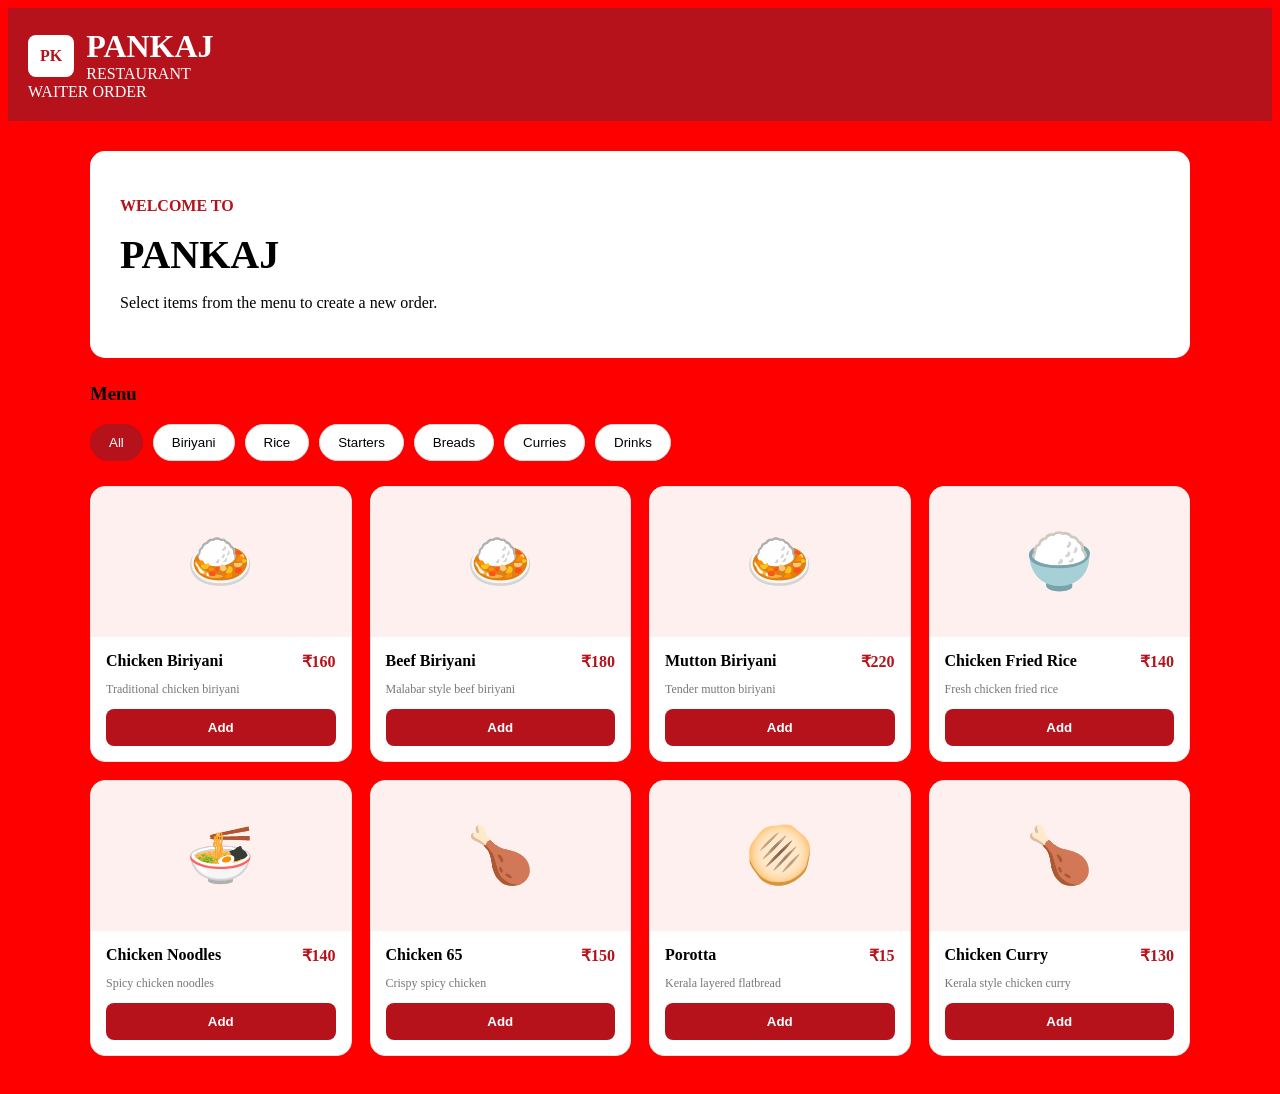
==== index.html @ e6e95eb1 "Update index.html" ====
<!DOCTYPE html>
<html lang="en">
<head>
    <meta charset="UTF-8">
    <meta name="viewport" content="width=device-width, initial-scale=1.0">

    <title>PANKAJ Restaurant</title>

   <link rel="stylesheet" href="./style.css?v=2">
</head>

<body>

    <header class="topbar">

        <div class="brand">
            <div class="logo">PK</div>

            <div>
                <h1>PANKAJ</h1>
                <p>RESTAURANT</p>
            </div>
        </div>

        <div class="waiter-label">
            WAITER ORDER
        </div>

    </header>


    <main class="container">

        <section class="welcome">

            <p class="small-title">
                WELCOME TO
            </p>

            <h2>
                PANKAJ
            </h2>

            <p>
                Select items from the menu to create a new order.
            </p>

        </section>


        <section class="category-section">

            <div class="section-title">
                <h3>Menu</h3>
            </div>

            <div class="categories">

                <button class="category active">
                    All
                </button>

                <button class="category">
                    Biriyani
                </button>

                <button class="category">
                    Rice
                </button>

                <button class="category">
                    Starters
                </button>

                <button class="category">
                    Breads
                </button>

                <button class="category">
                    Curries
                </button>

                <button class="category">
                    Drinks
                </button>

            </div>

        </section>


        <section class="menu-grid">


            <article class="menu-card">

                <div class="food-image">
                    🍛
                </div>

                <div class="food-content">

                    <div class="food-top">

                        <div>
                            <h4>
                                Chicken Biriyani
                            </h4>

                            <p>
                                Traditional chicken biriyani
                            </p>
                        </div>

                        <strong>
                            ₹160
                        </strong>

                    </div>

                    <button class="add-button">
                        Add
                    </button>

                </div>

            </article>


            <article class="menu-card">

                <div class="food-image">
                    🍛
                </div>

                <div class="food-content">

                    <div class="food-top">

                        <div>
                            <h4>
                                Beef Biriyani
                            </h4>

                            <p>
                                Malabar style beef biriyani
                            </p>
                        </div>

                        <strong>
                            ₹180
                        </strong>

                    </div>

                    <button class="add-button">
                        Add
                    </button>

                </div>

            </article>


            <article class="menu-card">

                <div class="food-image">
                    🍛
                </div>

                <div class="food-content">

                    <div class="food-top">

                        <div>
                            <h4>
                                Mutton Biriyani
                            </h4>

                            <p>
                                Tender mutton biriyani
                            </p>
                        </div>

                        <strong>
                            ₹220
                        </strong>

                    </div>

                    <button class="add-button">
                        Add
                    </button>

                </div>

            </article>


            <article class="menu-card">

                <div class="food-image">
                    🍚
                </div>

                <div class="food-content">

                    <div class="food-top">

                        <div>
                            <h4>
                                Chicken Fried Rice
                            </h4>

                            <p>
                                Fresh chicken fried rice
                            </p>
                        </div>

                        <strong>
                            ₹140
                        </strong>

                    </div>

                    <button class="add-button">
                        Add
                    </button>

                </div>

            </article>


            <article class="menu-card">

                <div class="food-image">
                    🍜
                </div>

                <div class="food-content">

                    <div class="food-top">

                        <div>
                            <h4>
                                Chicken Noodles
                            </h4>

                            <p>
                                Spicy chicken noodles
                            </p>
                        </div>

                        <strong>
                            ₹140
                        </strong>

                    </div>

                    <button class="add-button">
                        Add
                    </button>

                </div>

            </article>


            <article class="menu-card">

                <div class="food-image">
                    🍗
                </div>

                <div class="food-content">

                    <div class="food-top">

                        <div>
                            <h4>
                                Chicken 65
                            </h4>

                            <p>
                                Crispy spicy chicken
                            </p>
                        </div>

                        <strong>
                            ₹150
                        </strong>

                    </div>

                    <button class="add-button">
                        Add
                    </button>

                </div>

            </article>


            <article class="menu-card">

                <div class="food-image">
                    🫓
                </div>

                <div class="food-content">

                    <div class="food-top">

                        <div>
                            <h4>
                                Porotta
                            </h4>

                            <p>
                                Kerala layered flatbread
                            </p>
                        </div>

                        <strong>
                            ₹15
                        </strong>

                    </div>

                    <button class="add-button">
                        Add
                    </button>

                </div>

            </article>


            <article class="menu-card">

                <div class="food-image">
                    🍗
                </div>

                <div class="food-content">

                    <div class="food-top">

                        <div>
                            <h4>
                                Chicken Curry
                            </h4>

                            <p>
                                Kerala style chicken curry
                            </p>
                        </div>

                        <strong>
                            ₹130
                        </strong>

                    </div>

                    <button class="add-button">
                        Add
                    </button>

                </div>

            </article>


        </section>

    </main>


</body>
</html>
---- style.css ----
body {
    background: red !important;
}

.topbar {
    background: #b5121b;
    color: white;
    padding: 20px;
}

.brand {
    display: flex;
    align-items: center;
    gap: 12px;
}

.logo {
    background: white;
    color: #b5121b;
    padding: 12px;
    border-radius: 8px;
    font-weight: bold;
}

.brand h1,
.brand p {
    margin: 0;
}

.container {
    max-width: 1100px;
    margin: auto;
    padding: 30px 20px;
}

.welcome {
    background: white;
    padding: 30px;
    border-radius: 15px;
    margin-bottom: 25px;
}

.welcome h2 {
    font-size: 40px;
    margin: 10px 0;
}

.small-title {
    color: #b5121b;
    font-weight: bold;
}

.categories {
    display: flex;
    gap: 10px;
    overflow-x: auto;
    margin-bottom: 25px;
}

.category {
    border: 1px solid #ddd;
    background: white;
    padding: 10px 18px;
    border-radius: 30px;
    cursor: pointer;
    white-space: nowrap;
}

.category.active {
    background: #b5121b;
    color: white;
    border-color: #b5121b;
}

.menu-grid {
    display: grid;
    grid-template-columns: repeat(4, 1fr);
    gap: 18px;
}

.menu-card {
    background: white;
    border-radius: 15px;
    overflow: hidden;
    border: 1px solid #e5e5e5;
}

.food-image {
    height: 150px;
    background: #fff0f0;
    display: flex;
    align-items: center;
    justify-content: center;
    font-size: 55px;
}

.food-content {
    padding: 15px;
}

.food-top {
    display: flex;
    justify-content: space-between;
    gap: 10px;
}

.food-top h4 {
    margin: 0;
}

.food-top p {
    color: #777;
    font-size: 12px;
}

.food-top strong {
    color: #b5121b;
}

.add-button {
    width: 100%;
    border: none;
    background: #b5121b;
    color: white;
    padding: 11px;
    border-radius: 8px;
    cursor: pointer;
    font-weight: bold;
}

.add-button:hover {
    background: #8f0d15;
}

@media (max-width: 900px) {
    .menu-grid {
        grid-template-columns: repeat(3, 1fr);
    }
}

@media (max-width: 650px) {
    .container {
        padding: 20px 12px;
    }

    .topbar {
        padding: 15px;
    }

    .menu-grid {
        grid-template-columns: repeat(2, 1fr);
        gap: 10px;
    }

    .food-image {
        height: 110px;
        font-size: 40px;
    }

    .food-content {
        padding: 11px;
    }

    .food-top {
        display: block;
    }

    .food-top h4 {
        font-size: 13px;
    }

    .food-top p {
        font-size: 10px;
    }

    .food-top strong {
        display: block;
        margin: 8px 0;
    }
}
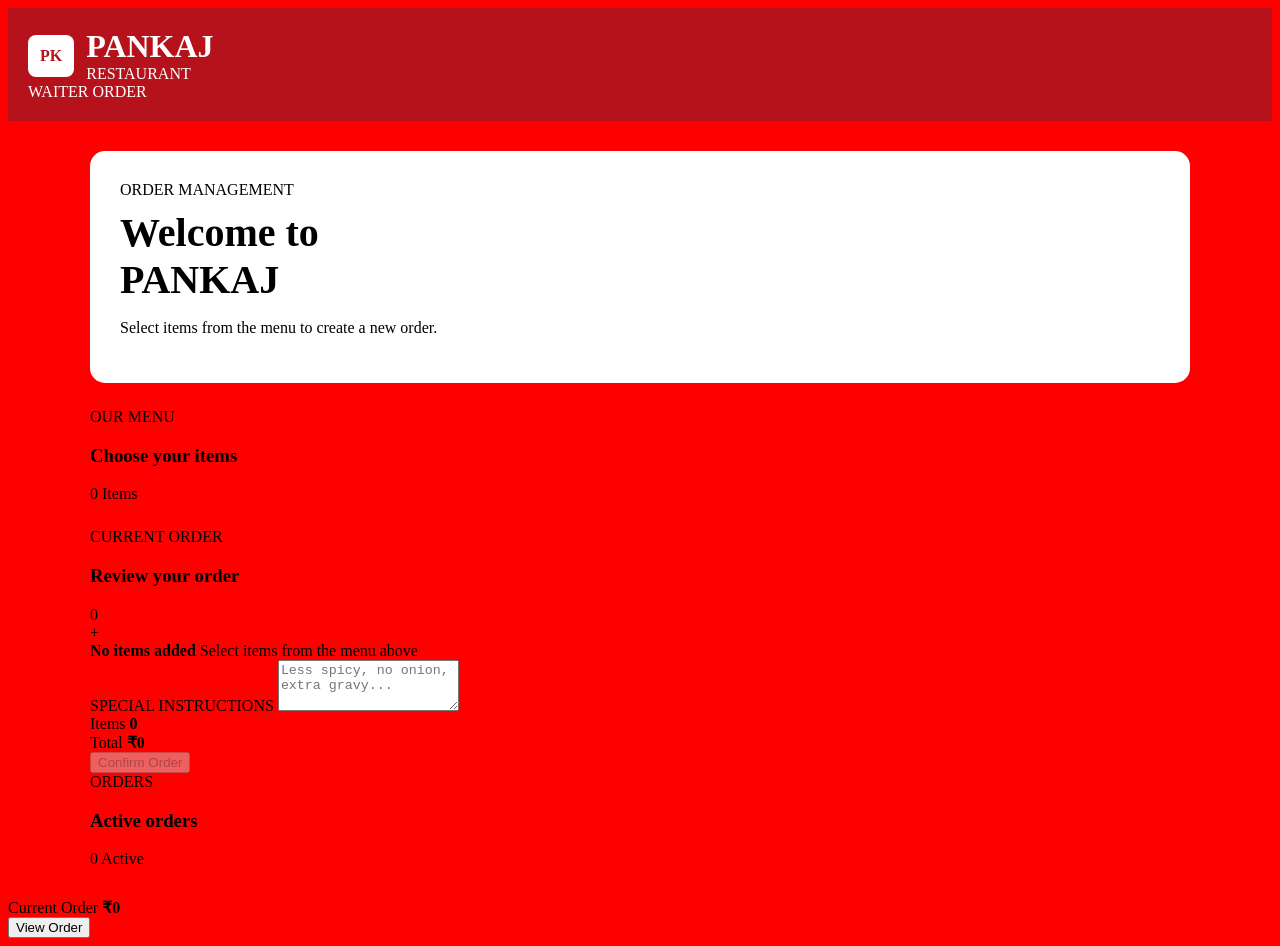
==== commit 493a29b4: "Update index.html" ====
--- a/index.html
+++ b/index.html
@@ -4,378 +4,254 @@
     <meta charset="UTF-8">
     <meta name="viewport" content="width=device-width, initial-scale=1.0">
 
-    <title>PANKAJ Restaurant</title>
-
-   <link rel="stylesheet" href="./style.css?v=2">
+    <meta name="theme-color" content="#b5121b">
+    <meta name="description" content="PANKAJ Restaurant Waiter Ordering System">
+
+    <title>PANKAJ — Waiter</title>
+
+    <link rel="stylesheet" href="./style.css">
 </head>
 
 <body>
 
-    <header class="topbar">
-
-        <div class="brand">
-            <div class="logo">PK</div>
+<header class="topbar">
+
+    <div class="brand">
+        <div class="logo">PK</div>
+
+        <div>
+            <h1>PANKAJ</h1>
+            <p>RESTAURANT</p>
+        </div>
+    </div>
+
+    <div class="waiter-badge">
+        WAITER ORDER
+    </div>
+
+</header>
+
+
+<main class="container">
+
+    <section class="welcome">
+
+        <span class="eyebrow">
+            ORDER MANAGEMENT
+        </span>
+
+        <h2>
+            Welcome to<br>
+            <span>PANKAJ</span>
+        </h2>
+
+        <p>
+            Select items from the menu to create a new order.
+        </p>
+
+    </section>
+
+
+    <section class="menu-section">
+
+        <div class="section-heading">
 
             <div>
-                <h1>PANKAJ</h1>
-                <p>RESTAURANT</p>
-            </div>
-        </div>
-
-        <div class="waiter-label">
-            WAITER ORDER
-        </div>
-
-    </header>
-
-
-    <main class="container">
-
-        <section class="welcome">
-
-            <p class="small-title">
-                WELCOME TO
-            </p>
-
-            <h2>
-                PANKAJ
-            </h2>
-
-            <p>
-                Select items from the menu to create a new order.
-            </p>
-
-        </section>
-
-
-        <section class="category-section">
-
-            <div class="section-title">
-                <h3>Menu</h3>
-            </div>
-
-            <div class="categories">
-
-                <button class="category active">
-                    All
-                </button>
-
-                <button class="category">
-                    Biriyani
-                </button>
-
-                <button class="category">
-                    Rice
-                </button>
-
-                <button class="category">
-                    Starters
-                </button>
-
-                <button class="category">
-                    Breads
-                </button>
-
-                <button class="category">
-                    Curries
-                </button>
-
-                <button class="category">
-                    Drinks
-                </button>
-
-            </div>
-
-        </section>
-
-
-        <section class="menu-grid">
-
-
-            <article class="menu-card">
-
-                <div class="food-image">
-                    🍛
+                <span class="section-label">
+                    OUR MENU
+                </span>
+
+                <h3>
+                    Choose your items
+                </h3>
+            </div>
+
+            <span id="menuCount" class="menu-count">
+                0 Items
+            </span>
+
+        </div>
+
+
+        <div
+            id="categories"
+            class="categories"
+        ></div>
+
+
+        <div
+            id="menuGrid"
+            class="menu-grid"
+        ></div>
+
+    </section>
+
+
+    <section
+        id="orderSection"
+        class="order-section"
+    >
+
+        <div class="section-heading">
+
+            <div>
+                <span class="section-label">
+                    CURRENT ORDER
+                </span>
+
+                <h3>
+                    Review your order
+                </h3>
+            </div>
+
+            <span
+                id="cartCount"
+                class="cart-count"
+            >
+                0
+            </span>
+
+        </div>
+
+
+        <div
+            id="cartItems"
+            class="cart-items"
+        >
+
+            <div class="empty-order">
+
+                <div class="empty-icon">
+                    +
                 </div>
 
-                <div class="food-content">
-
-                    <div class="food-top">
-
-                        <div>
-                            <h4>
-                                Chicken Biriyani
-                            </h4>
-
-                            <p>
-                                Traditional chicken biriyani
-                            </p>
-                        </div>
-
-                        <strong>
-                            ₹160
-                        </strong>
-
-                    </div>
-
-                    <button class="add-button">
-                        Add
-                    </button>
-
+                <strong>
+                    No items added
+                </strong>
+
+                <span>
+                    Select items from the menu above
+                </span>
+
+            </div>
+
+        </div>
+
+
+        <div class="note-box">
+
+            <label for="orderNote">
+                SPECIAL INSTRUCTIONS
+            </label>
+
+            <textarea
+                id="orderNote"
+                rows="3"
+                placeholder="Less spicy, no onion, extra gravy..."
+            ></textarea>
+
+        </div>
+
+
+        <div class="order-footer">
+
+            <div class="totals">
+
+                <div class="total-row">
+                    <span>Items</span>
+                    <strong id="summaryItems">0</strong>
                 </div>
 
-            </article>
-
-
-            <article class="menu-card">
-
-                <div class="food-image">
-                    🍛
+                <div class="total-row grand-total">
+                    <span>Total</span>
+                    <strong id="summaryTotal">₹0</strong>
                 </div>
 
-                <div class="food-content">
-
-                    <div class="food-top">
-
-                        <div>
-                            <h4>
-                                Beef Biriyani
-                            </h4>
-
-                            <p>
-                                Malabar style beef biriyani
-                            </p>
-                        </div>
-
-                        <strong>
-                            ₹180
-                        </strong>
-
-                    </div>
-
-                    <button class="add-button">
-                        Add
-                    </button>
-
-                </div>
-
-            </article>
-
-
-            <article class="menu-card">
-
-                <div class="food-image">
-                    🍛
-                </div>
-
-                <div class="food-content">
-
-                    <div class="food-top">
-
-                        <div>
-                            <h4>
-                                Mutton Biriyani
-                            </h4>
-
-                            <p>
-                                Tender mutton biriyani
-                            </p>
-                        </div>
-
-                        <strong>
-                            ₹220
-                        </strong>
-
-                    </div>
-
-                    <button class="add-button">
-                        Add
-                    </button>
-
-                </div>
-
-            </article>
-
-
-            <article class="menu-card">
-
-                <div class="food-image">
-                    🍚
-                </div>
-
-                <div class="food-content">
-
-                    <div class="food-top">
-
-                        <div>
-                            <h4>
-                                Chicken Fried Rice
-                            </h4>
-
-                            <p>
-                                Fresh chicken fried rice
-                            </p>
-                        </div>
-
-                        <strong>
-                            ₹140
-                        </strong>
-
-                    </div>
-
-                    <button class="add-button">
-                        Add
-                    </button>
-
-                </div>
-
-            </article>
-
-
-            <article class="menu-card">
-
-                <div class="food-image">
-                    🍜
-                </div>
-
-                <div class="food-content">
-
-                    <div class="food-top">
-
-                        <div>
-                            <h4>
-                                Chicken Noodles
-                            </h4>
-
-                            <p>
-                                Spicy chicken noodles
-                            </p>
-                        </div>
-
-                        <strong>
-                            ₹140
-                        </strong>
-
-                    </div>
-
-                    <button class="add-button">
-                        Add
-                    </button>
-
-                </div>
-
-            </article>
-
-
-            <article class="menu-card">
-
-                <div class="food-image">
-                    🍗
-                </div>
-
-                <div class="food-content">
-
-                    <div class="food-top">
-
-                        <div>
-                            <h4>
-                                Chicken 65
-                            </h4>
-
-                            <p>
-                                Crispy spicy chicken
-                            </p>
-                        </div>
-
-                        <strong>
-                            ₹150
-                        </strong>
-
-                    </div>
-
-                    <button class="add-button">
-                        Add
-                    </button>
-
-                </div>
-
-            </article>
-
-
-            <article class="menu-card">
-
-                <div class="food-image">
-                    🫓
-                </div>
-
-                <div class="food-content">
-
-                    <div class="food-top">
-
-                        <div>
-                            <h4>
-                                Porotta
-                            </h4>
-
-                            <p>
-                                Kerala layered flatbread
-                            </p>
-                        </div>
-
-                        <strong>
-                            ₹15
-                        </strong>
-
-                    </div>
-
-                    <button class="add-button">
-                        Add
-                    </button>
-
-                </div>
-
-            </article>
-
-
-            <article class="menu-card">
-
-                <div class="food-image">
-                    🍗
-                </div>
-
-                <div class="food-content">
-
-                    <div class="food-top">
-
-                        <div>
-                            <h4>
-                                Chicken Curry
-                            </h4>
-
-                            <p>
-                                Kerala style chicken curry
-                            </p>
-                        </div>
-
-                        <strong>
-                            ₹130
-                        </strong>
-
-                    </div>
-
-                    <button class="add-button">
-                        Add
-                    </button>
-
-                </div>
-
-            </article>
-
-
-        </section>
-
-    </main>
-
+            </div>
+
+
+            <button
+                id="confirmOrderButton"
+                class="confirm-button"
+                type="button"
+                disabled
+            >
+                Confirm Order
+            </button>
+
+        </div>
+
+    </section>
+
+
+    <section class="active-section">
+
+        <div class="section-heading">
+
+            <div>
+                <span class="section-label">
+                    ORDERS
+                </span>
+
+                <h3>
+                    Active orders
+                </h3>
+            </div>
+
+            <span
+                id="activeOrderCount"
+                class="active-count"
+            >
+                0 Active
+            </span>
+
+        </div>
+
+
+        <div
+            id="ordersList"
+            class="orders-list"
+        ></div>
+
+    </section>
+
+</main>
+
+
+<div
+    id="mobileCart"
+    class="mobile-cart"
+>
+
+    <div class="mobile-cart-info">
+
+        <span>
+            Current Order
+        </span>
+
+        <strong id="mobileCartTotal">
+            ₹0
+        </strong>
+
+    </div>
+
+    <button
+        id="mobileCartButton"
+        type="button"
+    >
+        View Order
+    </button>
+
+</div>
+
+
+<div
+    id="toast"
+    class="toast"
+></div>
+
+
+<script src="./app.js"></script>
 
 </body>
 </html>
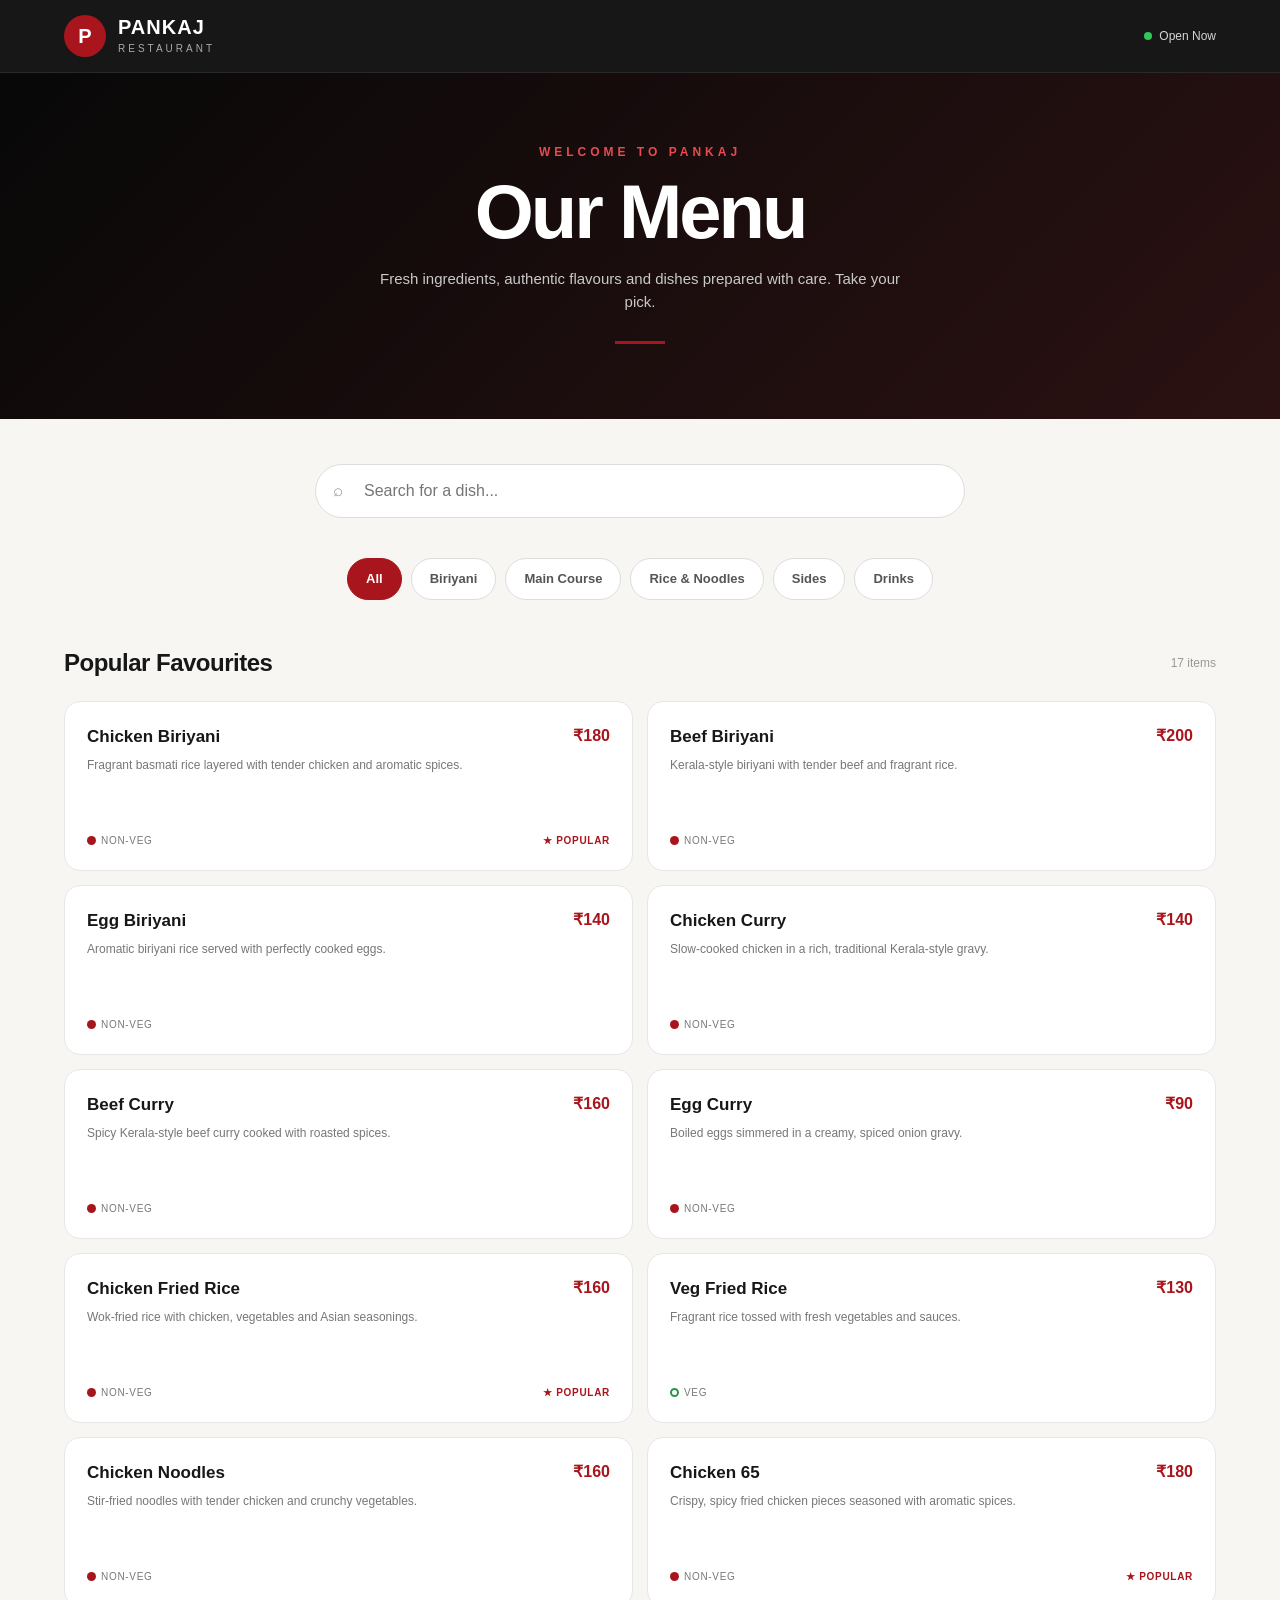
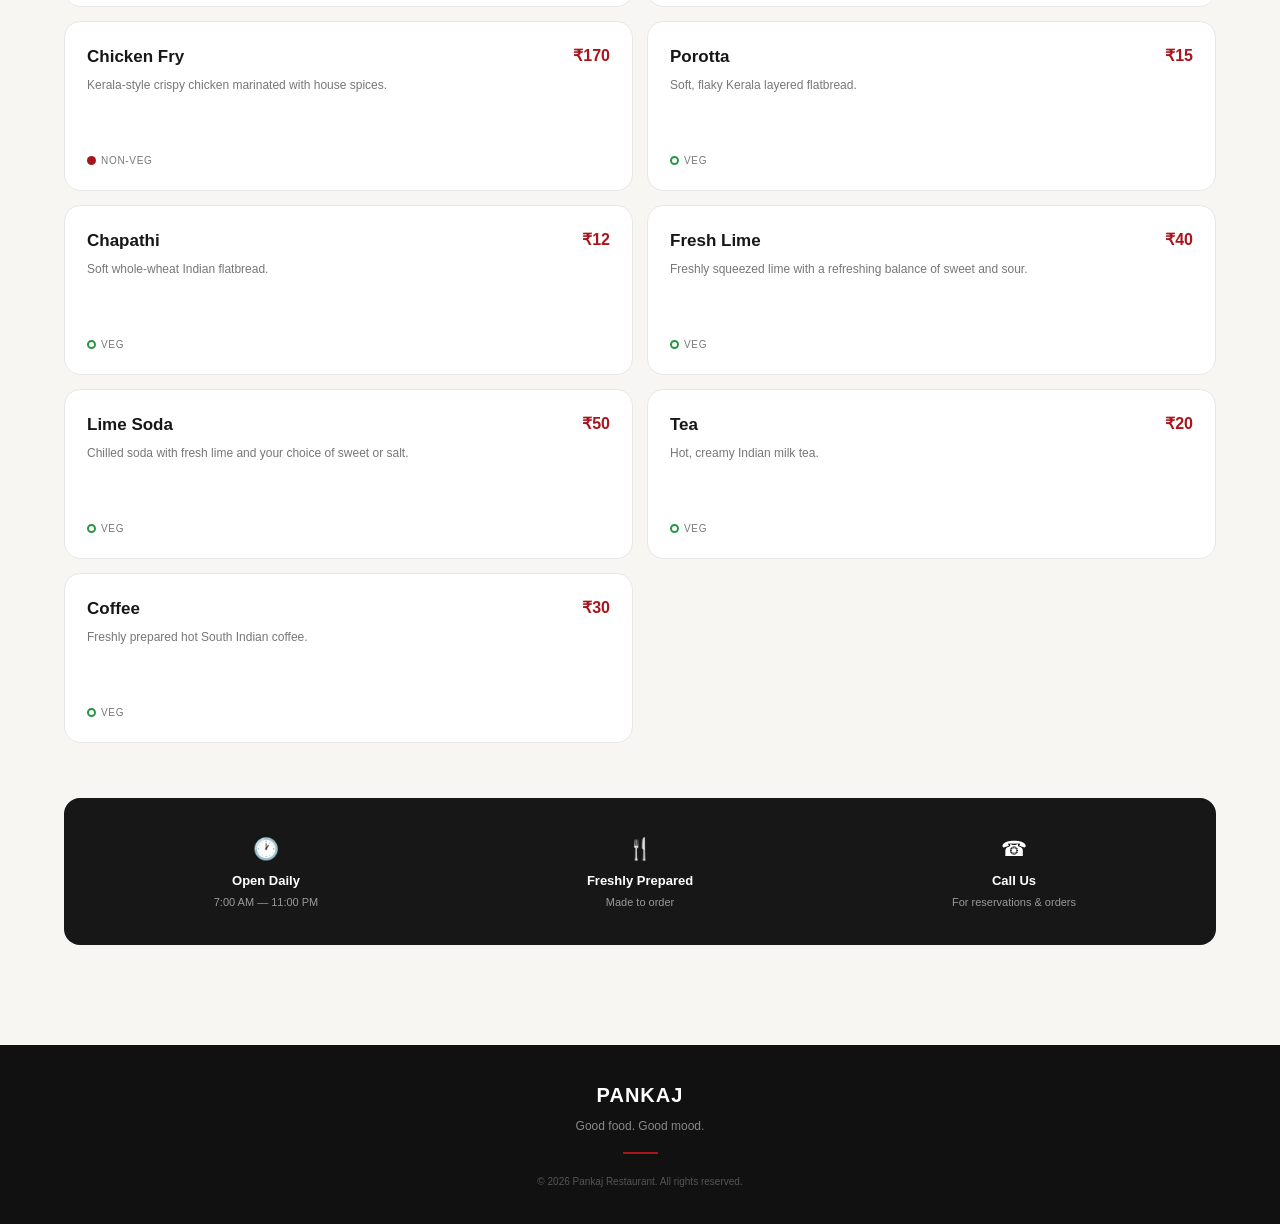
==== commit 64a57ff4: "Create index.html" ====
--- a/index.html
+++ b/index.html
@@ -1,257 +1,1643 @@
-<!DOCTYPE html>
-<html lang="en">
-<head>
-    <meta charset="UTF-8">
-    <meta name="viewport" content="width=device-width, initial-scale=1.0">
-
-    <meta name="theme-color" content="#b5121b">
-    <meta name="description" content="PANKAJ Restaurant Waiter Ordering System">
-
-    <title>PANKAJ — Waiter</title>
-
-    <link rel="stylesheet" href="./style.css">
-</head>
-
-<body>
-
-<header class="topbar">
-
-    <div class="brand">
-        <div class="logo">PK</div>
-
-        <div>
-            <h1>PANKAJ</h1>
-            <p>RESTAURANT</p>
-        </div>
-    </div>
-
-    <div class="waiter-badge">
-        WAITER ORDER
-    </div>
-
-</header>
-
-
-<main class="container">
-
-    <section class="welcome">
-
-        <span class="eyebrow">
-            ORDER MANAGEMENT
-        </span>
-
-        <h2>
-            Welcome to<br>
-            <span>PANKAJ</span>
-        </h2>
-
-        <p>
-            Select items from the menu to create a new order.
-        </p>
-
-    </section>
-
-
-    <section class="menu-section">
-
-        <div class="section-heading">
-
-            <div>
-                <span class="section-label">
-                    OUR MENU
-                </span>
-
-                <h3>
-                    Choose your items
-                </h3>
-            </div>
-
-            <span id="menuCount" class="menu-count">
-                0 Items
-            </span>
-
-        </div>
-
-
-        <div
-            id="categories"
-            class="categories"
-        ></div>
-
-
-        <div
-            id="menuGrid"
-            class="menu-grid"
-        ></div>
-
-    </section>
-
-
-    <section
-        id="orderSection"
-        class="order-section"
-    >
-
-        <div class="section-heading">
-
-            <div>
-                <span class="section-label">
-                    CURRENT ORDER
-                </span>
-
-                <h3>
-                    Review your order
-                </h3>
-            </div>
-
-            <span
-                id="cartCount"
-                class="cart-count"
-            >
-                0
-            </span>
-
-        </div>
-
-
-        <div
-            id="cartItems"
-            class="cart-items"
-        >
-
-            <div class="empty-order">
-
-                <div class="empty-icon">
-                    +
-                </div>
-
-                <strong>
-                    No items added
-                </strong>
-
-                <span>
-                    Select items from the menu above
-                </span>
-
-            </div>
-
-        </div>
-
-
-        <div class="note-box">
-
-            <label for="orderNote">
-                SPECIAL INSTRUCTIONS
-            </label>
-
-            <textarea
-                id="orderNote"
-                rows="3"
-                placeholder="Less spicy, no onion, extra gravy..."
-            ></textarea>
-
-        </div>
-
-
-        <div class="order-footer">
-
-            <div class="totals">
-
-                <div class="total-row">
-                    <span>Items</span>
-                    <strong id="summaryItems">0</strong>
-                </div>
-
-                <div class="total-row grand-total">
-                    <span>Total</span>
-                    <strong id="summaryTotal">₹0</strong>
-                </div>
-
-            </div>
-
-
-            <button
-                id="confirmOrderButton"
-                class="confirm-button"
-                type="button"
-                disabled
-            >
-                Confirm Order
-            </button>
-
-        </div>
-
-    </section>
-
-
-    <section class="active-section">
-
-        <div class="section-heading">
-
-            <div>
-                <span class="section-label">
-                    ORDERS
-                </span>
-
-                <h3>
-                    Active orders
-                </h3>
-            </div>
-
-            <span
-                id="activeOrderCount"
-                class="active-count"
-            >
-                0 Active
-            </span>
-
-        </div>
-
-
-        <div
-            id="ordersList"
-            class="orders-list"
-        ></div>
-
-    </section>
-
-</main>
-
-
-<div
-    id="mobileCart"
-    class="mobile-cart"
->
-
-    <div class="mobile-cart-info">
-
-        <span>
-            Current Order
-        </span>
-
-        <strong id="mobileCartTotal">
-            ₹0
-        </strong>
-
-    </div>
-
-    <button
-        id="mobileCartButton"
-        type="button"
-    >
-        View Order
-    </button>
-
-</div>
-
-
-<div
-    id="toast"
-    class="toast"
-></div>
-
-
-<script src="./app.js"></script>
-
-</body>
-</html>
+<!DOCTYPE html>
+<html lang="en">
+
+<head>
+    <meta charset="UTF-8">
+
+    <meta name="viewport" content="width=device-width, initial-scale=1.0">
+
+    <meta name="theme-color" content="#a9151c">
+
+    <meta name="description"
+        content="Pankaj Restaurant - Explore our delicious menu">
+
+    <title>Pankaj Restaurant | Menu</title>
+
+    <style>
+        /* =========================
+           RESET
+        ========================== */
+
+        * {
+            margin: 0;
+            padding: 0;
+            box-sizing: border-box;
+        }
+
+        html {
+            scroll-behavior: smooth;
+        }
+
+        body {
+            font-family: Arial, Helvetica, sans-serif;
+            background: #f7f6f3;
+            color: #171717;
+            line-height: 1.5;
+        }
+
+        button,
+        input {
+            font: inherit;
+        }
+
+        button {
+            cursor: pointer;
+        }
+
+
+        /* =========================
+           VARIABLES
+        ========================== */
+
+        :root {
+            --red: #a9151c;
+            --red-dark: #7f0e14;
+            --red-light: #fff1f1;
+
+            --black: #171717;
+            --dark: #222222;
+            --gray: #777777;
+            --light-gray: #eeeeee;
+
+            --white: #ffffff;
+            --cream: #f7f6f3;
+
+            --radius: 16px;
+        }
+
+
+        /* =========================
+           HEADER
+        ========================== */
+
+        header {
+            background: var(--black);
+            color: var(--white);
+            position: sticky;
+            top: 0;
+            z-index: 1000;
+            border-bottom: 1px solid rgba(255, 255, 255, 0.08);
+        }
+
+        .nav {
+            max-width: 1200px;
+            margin: auto;
+            height: 72px;
+            padding: 0 24px;
+
+            display: flex;
+            align-items: center;
+            justify-content: space-between;
+        }
+
+        .brand {
+            display: flex;
+            align-items: center;
+            gap: 12px;
+        }
+
+        .brand-mark {
+            width: 42px;
+            height: 42px;
+            border-radius: 50%;
+
+            display: grid;
+            place-items: center;
+
+            background: var(--red);
+            color: white;
+
+            font-size: 20px;
+            font-weight: 800;
+        }
+
+        .brand-text h1 {
+            font-size: 20px;
+            line-height: 1;
+            letter-spacing: 1px;
+        }
+
+        .brand-text span {
+            display: block;
+            margin-top: 4px;
+
+            color: #aaa;
+            font-size: 10px;
+            letter-spacing: 3px;
+            text-transform: uppercase;
+        }
+
+        .nav-status {
+            display: flex;
+            align-items: center;
+            gap: 7px;
+
+            font-size: 12px;
+            color: #d7d7d7;
+        }
+
+        .status-dot {
+            width: 8px;
+            height: 8px;
+            border-radius: 50%;
+            background: #31c65a;
+        }
+
+
+        /* =========================
+           HERO
+        ========================== */
+
+        .hero {
+            background:
+                linear-gradient(
+                    135deg,
+                    rgba(0, 0, 0, 0.97),
+                    rgba(35, 8, 9, 0.96)
+                );
+
+            color: white;
+            padding: 70px 24px 75px;
+            text-align: center;
+        }
+
+        .hero-content {
+            max-width: 800px;
+            margin: auto;
+        }
+
+        .hero-label {
+            color: #e94a50;
+            font-size: 12px;
+            font-weight: 700;
+            letter-spacing: 4px;
+            text-transform: uppercase;
+            margin-bottom: 15px;
+        }
+
+        .hero h2 {
+            font-size: clamp(42px, 7vw, 76px);
+            line-height: 0.95;
+            letter-spacing: -3px;
+            margin-bottom: 20px;
+        }
+
+        .hero p {
+            max-width: 540px;
+            margin: auto;
+
+            color: #c9c9c9;
+            font-size: 15px;
+        }
+
+        .hero-line {
+            width: 50px;
+            height: 3px;
+            background: var(--red);
+
+            margin: 28px auto 0;
+        }
+
+
+        /* =========================
+           MAIN
+        ========================== */
+
+        main {
+            max-width: 1200px;
+            margin: auto;
+            padding: 45px 24px 100px;
+        }
+
+
+        /* =========================
+           SEARCH
+        ========================== */
+
+        .search-wrap {
+            max-width: 650px;
+            margin: 0 auto 35px;
+            position: relative;
+        }
+
+        .search-icon {
+            position: absolute;
+            left: 18px;
+            top: 50%;
+            transform: translateY(-50%);
+
+            font-size: 17px;
+            color: #999;
+        }
+
+        #searchInput {
+            width: 100%;
+            height: 54px;
+
+            border: 1px solid #ddd;
+            border-radius: 30px;
+
+            padding: 0 22px 0 48px;
+
+            background: white;
+            outline: none;
+
+            transition: 0.2s;
+        }
+
+        #searchInput:focus {
+            border-color: var(--red);
+            box-shadow: 0 0 0 4px rgba(169, 21, 28, 0.08);
+        }
+
+
+        /* =========================
+           CATEGORY BAR
+        ========================== */
+
+        .categories {
+            display: flex;
+            justify-content: center;
+            gap: 9px;
+
+            overflow-x: auto;
+            padding: 5px 0 20px;
+
+            scrollbar-width: none;
+        }
+
+        .categories::-webkit-scrollbar {
+            display: none;
+        }
+
+        .category-btn {
+            flex: 0 0 auto;
+
+            border: 1px solid #ddd;
+            background: white;
+
+            padding: 10px 18px;
+            border-radius: 30px;
+
+            color: #555;
+            font-size: 13px;
+            font-weight: 600;
+
+            transition: 0.2s;
+        }
+
+        .category-btn:hover {
+            border-color: var(--red);
+            color: var(--red);
+        }
+
+        .category-btn.active {
+            background: var(--red);
+            border-color: var(--red);
+            color: white;
+        }
+
+
+        /* =========================
+           SECTION TITLE
+        ========================== */
+
+        .section-heading {
+            display: flex;
+            align-items: center;
+            justify-content: space-between;
+
+            margin: 25px 0 20px;
+        }
+
+        .section-heading h3 {
+            font-size: 24px;
+            letter-spacing: -0.5px;
+        }
+
+        .item-count {
+            color: #999;
+            font-size: 12px;
+        }
+
+
+        /* =========================
+           MENU GRID
+        ========================== */
+
+        .menu-grid {
+            display: grid;
+            grid-template-columns: repeat(2, 1fr);
+            gap: 14px;
+        }
+
+        .menu-card {
+            background: white;
+
+            border: 1px solid #e7e7e7;
+            border-radius: var(--radius);
+
+            padding: 22px;
+
+            display: flex;
+            flex-direction: column;
+            justify-content: space-between;
+
+            min-height: 170px;
+
+            transition:
+                transform 0.2s ease,
+                box-shadow 0.2s ease,
+                border-color 0.2s ease;
+        }
+
+        .menu-card:hover {
+            transform: translateY(-3px);
+            border-color: #ddd;
+            box-shadow: 0 12px 30px rgba(0, 0, 0, 0.07);
+        }
+
+        .item-top {
+            display: flex;
+            justify-content: space-between;
+            gap: 20px;
+        }
+
+        .item-name {
+            font-size: 17px;
+            font-weight: 700;
+            color: var(--black);
+        }
+
+        .item-description {
+            color: var(--gray);
+            font-size: 12px;
+            line-height: 1.6;
+            margin-top: 7px;
+            max-width: 430px;
+        }
+
+        .item-price {
+            flex: 0 0 auto;
+
+            color: var(--red);
+            font-size: 16px;
+            font-weight: 800;
+        }
+
+        .item-bottom {
+            display: flex;
+            align-items: center;
+            justify-content: space-between;
+
+            margin-top: 20px;
+        }
+
+        .item-tag {
+            display: inline-flex;
+            align-items: center;
+            gap: 5px;
+
+            font-size: 10px;
+            color: #777;
+            text-transform: uppercase;
+            letter-spacing: 0.7px;
+        }
+
+        .veg-dot {
+            width: 9px;
+            height: 9px;
+            border-radius: 50%;
+            border: 2px solid #299647;
+        }
+
+        .nonveg-dot {
+            width: 9px;
+            height: 9px;
+            border-radius: 50%;
+            background: #a9151c;
+        }
+
+        .popular {
+            color: #a9151c;
+            font-size: 10px;
+            font-weight: 700;
+            text-transform: uppercase;
+            letter-spacing: 0.7px;
+        }
+
+
+        /* =========================
+           EMPTY STATE
+        ========================== */
+
+        .empty {
+            display: none;
+            text-align: center;
+
+            padding: 60px 20px;
+
+            color: #777;
+        }
+
+        .empty-icon {
+            font-size: 35px;
+            margin-bottom: 10px;
+        }
+
+        .empty h4 {
+            color: #333;
+            margin-bottom: 5px;
+        }
+
+        .empty p {
+            font-size: 13px;
+        }
+
+
+        /* =========================
+           INFO STRIP
+        ========================== */
+
+        .info-strip {
+            margin-top: 55px;
+
+            background: var(--black);
+            color: white;
+
+            border-radius: var(--radius);
+
+            padding: 25px;
+
+            display: grid;
+            grid-template-columns: repeat(3, 1fr);
+            gap: 20px;
+
+            text-align: center;
+        }
+
+        .info-box {
+            padding: 10px;
+        }
+
+        .info-icon {
+            font-size: 21px;
+            margin-bottom: 7px;
+        }
+
+        .info-box strong {
+            display: block;
+            font-size: 13px;
+        }
+
+        .info-box span {
+            display: block;
+            color: #999;
+            font-size: 11px;
+            margin-top: 3px;
+        }
+
+
+        /* =========================
+           FOOTER
+        ========================== */
+
+        footer {
+            background: #111;
+            color: white;
+
+            text-align: center;
+            padding: 35px 20px;
+        }
+
+        footer h3 {
+            font-size: 20px;
+            letter-spacing: 1px;
+        }
+
+        footer p {
+            margin-top: 7px;
+            color: #888;
+            font-size: 12px;
+        }
+
+        .footer-line {
+            width: 35px;
+            height: 2px;
+            background: var(--red);
+            margin: 17px auto;
+        }
+
+        .copyright {
+            color: #555;
+            font-size: 10px;
+            margin-top: 20px;
+        }
+
+
+        /* =========================
+           RESPONSIVE
+        ========================== */
+
+        @media (max-width: 700px) {
+
+            .nav {
+                height: 64px;
+                padding: 0 17px;
+            }
+
+            .brand-mark {
+                width: 37px;
+                height: 37px;
+                font-size: 17px;
+            }
+
+            .brand-text h1 {
+                font-size: 17px;
+            }
+
+            .brand-text span {
+                font-size: 8px;
+                letter-spacing: 2px;
+            }
+
+            .nav-status {
+                font-size: 10px;
+            }
+
+            .hero {
+                padding: 55px 20px 60px;
+            }
+
+            .hero h2 {
+                letter-spacing: -2px;
+            }
+
+            .hero p {
+                font-size: 13px;
+            }
+
+            main {
+                padding: 30px 15px 70px;
+            }
+
+            .categories {
+                justify-content: flex-start;
+            }
+
+            .menu-grid {
+                grid-template-columns: 1fr;
+            }
+
+            .menu-card {
+                min-height: 150px;
+            }
+
+            .info-strip {
+                grid-template-columns: 1fr;
+                gap: 0;
+            }
+        }
+
+        @media (max-width: 400px) {
+
+            .nav-status {
+                display: none;
+            }
+
+            .hero h2 {
+                font-size: 43px;
+            }
+
+            .menu-card {
+                padding: 18px;
+            }
+        }
+    </style>
+</head>
+
+
+<body>
+
+    <!-- =========================
+         HEADER
+    ========================== -->
+
+    <header>
+
+        <div class="nav">
+
+            <div class="brand">
+
+                <div class="brand-mark">
+                    P
+                </div>
+
+                <div class="brand-text">
+                    <h1>PANKAJ</h1>
+                    <span>Restaurant</span>
+                </div>
+
+            </div>
+
+            <div class="nav-status">
+                <span class="status-dot"></span>
+                Open Now
+            </div>
+
+        </div>
+
+    </header>
+
+
+    <!-- =========================
+         HERO
+    ========================== -->
+
+    <section class="hero">
+
+        <div class="hero-content">
+
+            <div class="hero-label">
+                Welcome to Pankaj
+            </div>
+
+            <h2>
+                Our Menu
+            </h2>
+
+            <p>
+                Fresh ingredients, authentic flavours and dishes
+                prepared with care. Take your pick.
+            </p>
+
+            <div class="hero-line"></div>
+
+        </div>
+
+    </section>
+
+
+    <!-- =========================
+         MAIN
+    ========================== -->
+
+    <main>
+
+        <!-- SEARCH -->
+
+        <div class="search-wrap">
+
+            <span class="search-icon">
+                ⌕
+            </span>
+
+            <input
+                type="text"
+                id="searchInput"
+                placeholder="Search for a dish..."
+                autocomplete="off"
+            >
+
+        </div>
+
+
+        <!-- CATEGORIES -->
+
+        <div class="categories">
+
+            <button
+                class="category-btn active"
+                data-category="all"
+            >
+                All
+            </button>
+
+            <button
+                class="category-btn"
+                data-category="biriyani"
+            >
+                Biriyani
+            </button>
+
+            <button
+                class="category-btn"
+                data-category="main"
+            >
+                Main Course
+            </button>
+
+            <button
+                class="category-btn"
+                data-category="rice"
+            >
+                Rice & Noodles
+            </button>
+
+            <button
+                class="category-btn"
+                data-category="sides"
+            >
+                Sides
+            </button>
+
+            <button
+                class="category-btn"
+                data-category="drinks"
+            >
+                Drinks
+            </button>
+
+        </div>
+
+
+        <!-- SECTION HEADING -->
+
+        <div class="section-heading">
+
+            <h3>
+                Popular Favourites
+            </h3>
+
+            <span
+                class="item-count"
+                id="itemCount"
+            >
+                18 items
+            </span>
+
+        </div>
+
+
+        <!-- MENU -->
+
+        <div
+            class="menu-grid"
+            id="menuGrid"
+        >
+
+
+            <!-- BIRIYANI -->
+
+            <article
+                class="menu-card"
+                data-category="biriyani"
+                data-name="chicken biriyani"
+            >
+
+                <div class="item-top">
+
+                    <div>
+                        <div class="item-name">
+                            Chicken Biriyani
+                        </div>
+
+                        <div class="item-description">
+                            Fragrant basmati rice layered with
+                            tender chicken and aromatic spices.
+                        </div>
+                    </div>
+
+                    <div class="item-price">
+                        ₹180
+                    </div>
+
+                </div>
+
+                <div class="item-bottom">
+
+                    <span class="item-tag">
+                        <span class="nonveg-dot"></span>
+                        Non-Veg
+                    </span>
+
+                    <span class="popular">
+                        ★ Popular
+                    </span>
+
+                </div>
+
+            </article>
+
+
+            <article
+                class="menu-card"
+                data-category="biriyani"
+                data-name="beef biriyani"
+            >
+
+                <div class="item-top">
+
+                    <div>
+                        <div class="item-name">
+                            Beef Biriyani
+                        </div>
+
+                        <div class="item-description">
+                            Kerala-style biriyani with tender
+                            beef and fragrant rice.
+                        </div>
+                    </div>
+
+                    <div class="item-price">
+                        ₹200
+                    </div>
+
+                </div>
+
+                <div class="item-bottom">
+
+                    <span class="item-tag">
+                        <span class="nonveg-dot"></span>
+                        Non-Veg
+                    </span>
+
+                </div>
+
+            </article>
+
+
+            <article
+                class="menu-card"
+                data-category="biriyani"
+                data-name="egg biriyani"
+            >
+
+                <div class="item-top">
+
+                    <div>
+                        <div class="item-name">
+                            Egg Biriyani
+                        </div>
+
+                        <div class="item-description">
+                            Aromatic biriyani rice served with
+                            perfectly cooked eggs.
+                        </div>
+                    </div>
+
+                    <div class="item-price">
+                        ₹140
+                    </div>
+
+                </div>
+
+                <div class="item-bottom">
+
+                    <span class="item-tag">
+                        <span class="nonveg-dot"></span>
+                        Non-Veg
+                    </span>
+
+                </div>
+
+            </article>
+
+
+            <!-- MAIN COURSE -->
+
+            <article
+                class="menu-card"
+                data-category="main"
+                data-name="chicken curry"
+            >
+
+                <div class="item-top">
+
+                    <div>
+                        <div class="item-name">
+                            Chicken Curry
+                        </div>
+
+                        <div class="item-description">
+                            Slow-cooked chicken in a rich,
+                            traditional Kerala-style gravy.
+                        </div>
+                    </div>
+
+                    <div class="item-price">
+                        ₹140
+                    </div>
+
+                </div>
+
+                <div class="item-bottom">
+
+                    <span class="item-tag">
+                        <span class="nonveg-dot"></span>
+                        Non-Veg
+                    </span>
+
+                </div>
+
+            </article>
+
+
+            <article
+                class="menu-card"
+                data-category="main"
+                data-name="beef curry"
+            >
+
+                <div class="item-top">
+
+                    <div>
+                        <div class="item-name">
+                            Beef Curry
+                        </div>
+
+                        <div class="item-description">
+                            Spicy Kerala-style beef curry cooked
+                            with roasted spices.
+                        </div>
+                    </div>
+
+                    <div class="item-price">
+                        ₹160
+                    </div>
+
+                </div>
+
+                <div class="item-bottom">
+
+                    <span class="item-tag">
+                        <span class="nonveg-dot"></span>
+                        Non-Veg
+                    </span>
+
+                </div>
+
+            </article>
+
+
+            <article
+                class="menu-card"
+                data-category="main"
+                data-name="egg curry"
+            >
+
+                <div class="item-top">
+
+                    <div>
+                        <div class="item-name">
+                            Egg Curry
+                        </div>
+
+                        <div class="item-description">
+                            Boiled eggs simmered in a creamy,
+                            spiced onion gravy.
+                        </div>
+                    </div>
+
+                    <div class="item-price">
+                        ₹90
+                    </div>
+
+                </div>
+
+                <div class="item-bottom">
+
+                    <span class="item-tag">
+                        <span class="nonveg-dot"></span>
+                        Non-Veg
+                    </span>
+
+                </div>
+
+            </article>
+
+
+            <!-- RICE & NOODLES -->
+
+            <article
+                class="menu-card"
+                data-category="rice"
+                data-name="chicken fried rice"
+            >
+
+                <div class="item-top">
+
+                    <div>
+                        <div class="item-name">
+                            Chicken Fried Rice
+                        </div>
+
+                        <div class="item-description">
+                            Wok-fried rice with chicken,
+                            vegetables and Asian seasonings.
+                        </div>
+                    </div>
+
+                    <div class="item-price">
+                        ₹160
+                    </div>
+
+                </div>
+
+                <div class="item-bottom">
+
+                    <span class="item-tag">
+                        <span class="nonveg-dot"></span>
+                        Non-Veg
+                    </span>
+
+                    <span class="popular">
+                        ★ Popular
+                    </span>
+
+                </div>
+
+            </article>
+
+
+            <article
+                class="menu-card"
+                data-category="rice"
+                data-name="veg fried rice"
+            >
+
+                <div class="item-top">
+
+                    <div>
+                        <div class="item-name">
+                            Veg Fried Rice
+                        </div>
+
+                        <div class="item-description">
+                            Fragrant rice tossed with fresh
+                            vegetables and sauces.
+                        </div>
+                    </div>
+
+                    <div class="item-price">
+                        ₹130
+                    </div>
+
+                </div>
+
+                <div class="item-bottom">
+
+                    <span class="item-tag">
+                        <span class="veg-dot"></span>
+                        Veg
+                    </span>
+
+                </div>
+
+            </article>
+
+
+            <article
+                class="menu-card"
+                data-category="rice"
+                data-name="chicken noodles"
+            >
+
+                <div class="item-top">
+
+                    <div>
+                        <div class="item-name">
+                            Chicken Noodles
+                        </div>
+
+                        <div class="item-description">
+                            Stir-fried noodles with tender chicken
+                            and crunchy vegetables.
+                        </div>
+                    </div>
+
+                    <div class="item-price">
+                        ₹160
+                    </div>
+
+                </div>
+
+                <div class="item-bottom">
+
+                    <span class="item-tag">
+                        <span class="nonveg-dot"></span>
+                        Non-Veg
+                    </span>
+
+                </div>
+
+            </article>
+
+
+            <!-- SIDES -->
+
+            <article
+                class="menu-card"
+                data-category="sides"
+                data-name="chicken 65"
+            >
+
+                <div class="item-top">
+
+                    <div>
+                        <div class="item-name">
+                            Chicken 65
+                        </div>
+
+                        <div class="item-description">
+                            Crispy, spicy fried chicken pieces
+                            seasoned with aromatic spices.
+                        </div>
+                    </div>
+
+                    <div class="item-price">
+                        ₹180
+                    </div>
+
+                </div>
+
+                <div class="item-bottom">
+
+                    <span class="item-tag">
+                        <span class="nonveg-dot"></span>
+                        Non-Veg
+                    </span>
+
+                    <span class="popular">
+                        ★ Popular
+                    </span>
+
+                </div>
+
+            </article>
+
+
+            <article
+                class="menu-card"
+                data-category="sides"
+                data-name="chicken fry"
+            >
+
+                <div class="item-top">
+
+                    <div>
+                        <div class="item-name">
+                            Chicken Fry
+                        </div>
+
+                        <div class="item-description">
+                            Kerala-style crispy chicken marinated
+                            with house spices.
+                        </div>
+                    </div>
+
+                    <div class="item-price">
+                        ₹170
+                    </div>
+
+                </div>
+
+                <div class="item-bottom">
+
+                    <span class="item-tag">
+                        <span class="nonveg-dot"></span>
+                        Non-Veg
+                    </span>
+
+                </div>
+
+            </article>
+
+
+            <article
+                class="menu-card"
+                data-category="sides"
+                data-name="porotta"
+            >
+
+                <div class="item-top">
+
+                    <div>
+                        <div class="item-name">
+                            Porotta
+                        </div>
+
+                        <div class="item-description">
+                            Soft, flaky Kerala layered flatbread.
+                        </div>
+                    </div>
+
+                    <div class="item-price">
+                        ₹15
+                    </div>
+
+                </div>
+
+                <div class="item-bottom">
+
+                    <span class="item-tag">
+                        <span class="veg-dot"></span>
+                        Veg
+                    </span>
+
+                </div>
+
+            </article>
+
+
+            <article
+                class="menu-card"
+                data-category="sides"
+                data-name="chapathi"
+            >
+
+                <div class="item-top">
+
+                    <div>
+                        <div class="item-name">
+                            Chapathi
+                        </div>
+
+                        <div class="item-description">
+                            Soft whole-wheat Indian flatbread.
+                        </div>
+                    </div>
+
+                    <div class="item-price">
+                        ₹12
+                    </div>
+
+                </div>
+
+                <div class="item-bottom">
+
+                    <span class="item-tag">
+                        <span class="veg-dot"></span>
+                        Veg
+                    </span>
+
+                </div>
+
+            </article>
+
+
+            <!-- DRINKS -->
+
+            <article
+                class="menu-card"
+                data-category="drinks"
+                data-name="fresh lime"
+            >
+
+                <div class="item-top">
+
+                    <div>
+                        <div class="item-name">
+                            Fresh Lime
+                        </div>
+
+                        <div class="item-description">
+                            Freshly squeezed lime with a refreshing
+                            balance of sweet and sour.
+                        </div>
+                    </div>
+
+                    <div class="item-price">
+                        ₹40
+                    </div>
+
+                </div>
+
+                <div class="item-bottom">
+
+                    <span class="item-tag">
+                        <span class="veg-dot"></span>
+                        Veg
+                    </span>
+
+                </div>
+
+            </article>
+
+
+            <article
+                class="menu-card"
+                data-category="drinks"
+                data-name="lime soda"
+            >
+
+                <div class="item-top">
+
+                    <div>
+                        <div class="item-name">
+                            Lime Soda
+                        </div>
+
+                        <div class="item-description">
+                            Chilled soda with fresh lime and
+                            your choice of sweet or salt.
+                        </div>
+                    </div>
+
+                    <div class="item-price">
+                        ₹50
+                    </div>
+
+                </div>
+
+                <div class="item-bottom">
+
+                    <span class="item-tag">
+                        <span class="veg-dot"></span>
+                        Veg
+                    </span>
+
+                </div>
+
+            </article>
+
+
+            <article
+                class="menu-card"
+                data-category="drinks"
+                data-name="tea"
+            >
+
+                <div class="item-top">
+
+                    <div>
+                        <div class="item-name">
+                            Tea
+                        </div>
+
+                        <div class="item-description">
+                            Hot, creamy Indian milk tea.
+                        </div>
+                    </div>
+
+                    <div class="item-price">
+                        ₹20
+                    </div>
+
+                </div>
+
+                <div class="item-bottom">
+
+                    <span class="item-tag">
+                        <span class="veg-dot"></span>
+                        Veg
+                    </span>
+
+                </div>
+
+            </article>
+
+
+            <article
+                class="menu-card"
+                data-category="drinks"
+                data-name="coffee"
+            >
+
+                <div class="item-top">
+
+                    <div>
+                        <div class="item-name">
+                            Coffee
+                        </div>
+
+                        <div class="item-description">
+                            Freshly prepared hot South Indian coffee.
+                        </div>
+                    </div>
+
+                    <div class="item-price">
+                        ₹30
+                    </div>
+
+                </div>
+
+                <div class="item-bottom">
+
+                    <span class="item-tag">
+                        <span class="veg-dot"></span>
+                        Veg
+                    </span>
+
+                </div>
+
+            </article>
+
+        </div>
+
+
+        <!-- EMPTY -->
+
+        <div
+            class="empty"
+            id="emptyState"
+        >
+
+            <div class="empty-icon">
+                🍽
+            </div>
+
+            <h4>
+                No dishes found
+            </h4>
+
+            <p>
+                Try searching for another dish.
+            </p>
+
+        </div>
+
+
+        <!-- INFO -->
+
+        <section class="info-strip">
+
+            <div class="info-box">
+
+                <div class="info-icon">
+                    🕐
+                </div>
+
+                <strong>
+                    Open Daily
+                </strong>
+
+                <span>
+                    7:00 AM — 11:00 PM
+                </span>
+
+            </div>
+
+
+            <div class="info-box">
+
+                <div class="info-icon">
+                    🍴
+                </div>
+
+                <strong>
+                    Freshly Prepared
+                </strong>
+
+                <span>
+                    Made to order
+                </span>
+
+            </div>
+
+
+            <div class="info-box">
+
+                <div class="info-icon">
+                    ☎
+                </div>
+
+                <strong>
+                    Call Us
+                </strong>
+
+                <span>
+                    For reservations & orders
+                </span>
+
+            </div>
+
+        </section>
+
+    </main>
+
+
+    <!-- =========================
+         FOOTER
+    ========================== -->
+
+    <footer>
+
+        <h3>
+            PANKAJ
+        </h3>
+
+        <p>
+            Good food. Good mood.
+        </p>
+
+        <div class="footer-line"></div>
+
+        <div class="copyright">
+            © 2026 Pankaj Restaurant. All rights reserved.
+        </div>
+
+    </footer>
+
+
+    <!-- =========================
+         JAVASCRIPT
+    ========================== -->
+
+    <script>
+
+        const categoryButtons =
+            document.querySelectorAll(".category-btn");
+
+        const menuCards =
+            document.querySelectorAll(".menu-card");
+
+        const searchInput =
+            document.getElementById("searchInput");
+
+        const itemCount =
+            document.getElementById("itemCount");
+
+        const emptyState =
+            document.getElementById("emptyState");
+
+
+        let currentCategory = "all";
+
+
+        function filterMenu() {
+
+            const searchTerm =
+                searchInput.value
+                    .toLowerCase()
+                    .trim();
+
+            let visibleCount = 0;
+
+
+            menuCards.forEach(card => {
+
+                const category =
+                    card.dataset.category;
+
+                const name =
+                    card.dataset.name;
+
+
+                const categoryMatch =
+                    currentCategory === "all" ||
+                    category === currentCategory;
+
+
+                const searchMatch =
+                    name.includes(searchTerm);
+
+
+                if (categoryMatch && searchMatch) {
+
+                    card.style.display = "flex";
+
+                    visibleCount++;
+
+                } else {
+
+                    card.style.display = "none";
+
+                }
+
+            });
+
+
+            itemCount.textContent =
+                `${visibleCount} ${visibleCount === 1 ? "item" : "items"}`;
+
+
+            emptyState.style.display =
+                visibleCount === 0 ? "block" : "none";
+
+        }
+
+
+        categoryButtons.forEach(button => {
+
+            button.addEventListener("click", () => {
+
+                categoryButtons.forEach(btn => {
+                    btn.classList.remove("active");
+                });
+
+                button.classList.add("active");
+
+                currentCategory =
+                    button.dataset.category;
+
+                filterMenu();
+
+            });
+
+        });
+
+
+        searchInput.addEventListener(
+            "input",
+            filterMenu
+        );
+
+
+        filterMenu();
+
+    </script>
+
+</body>
+
+</html>
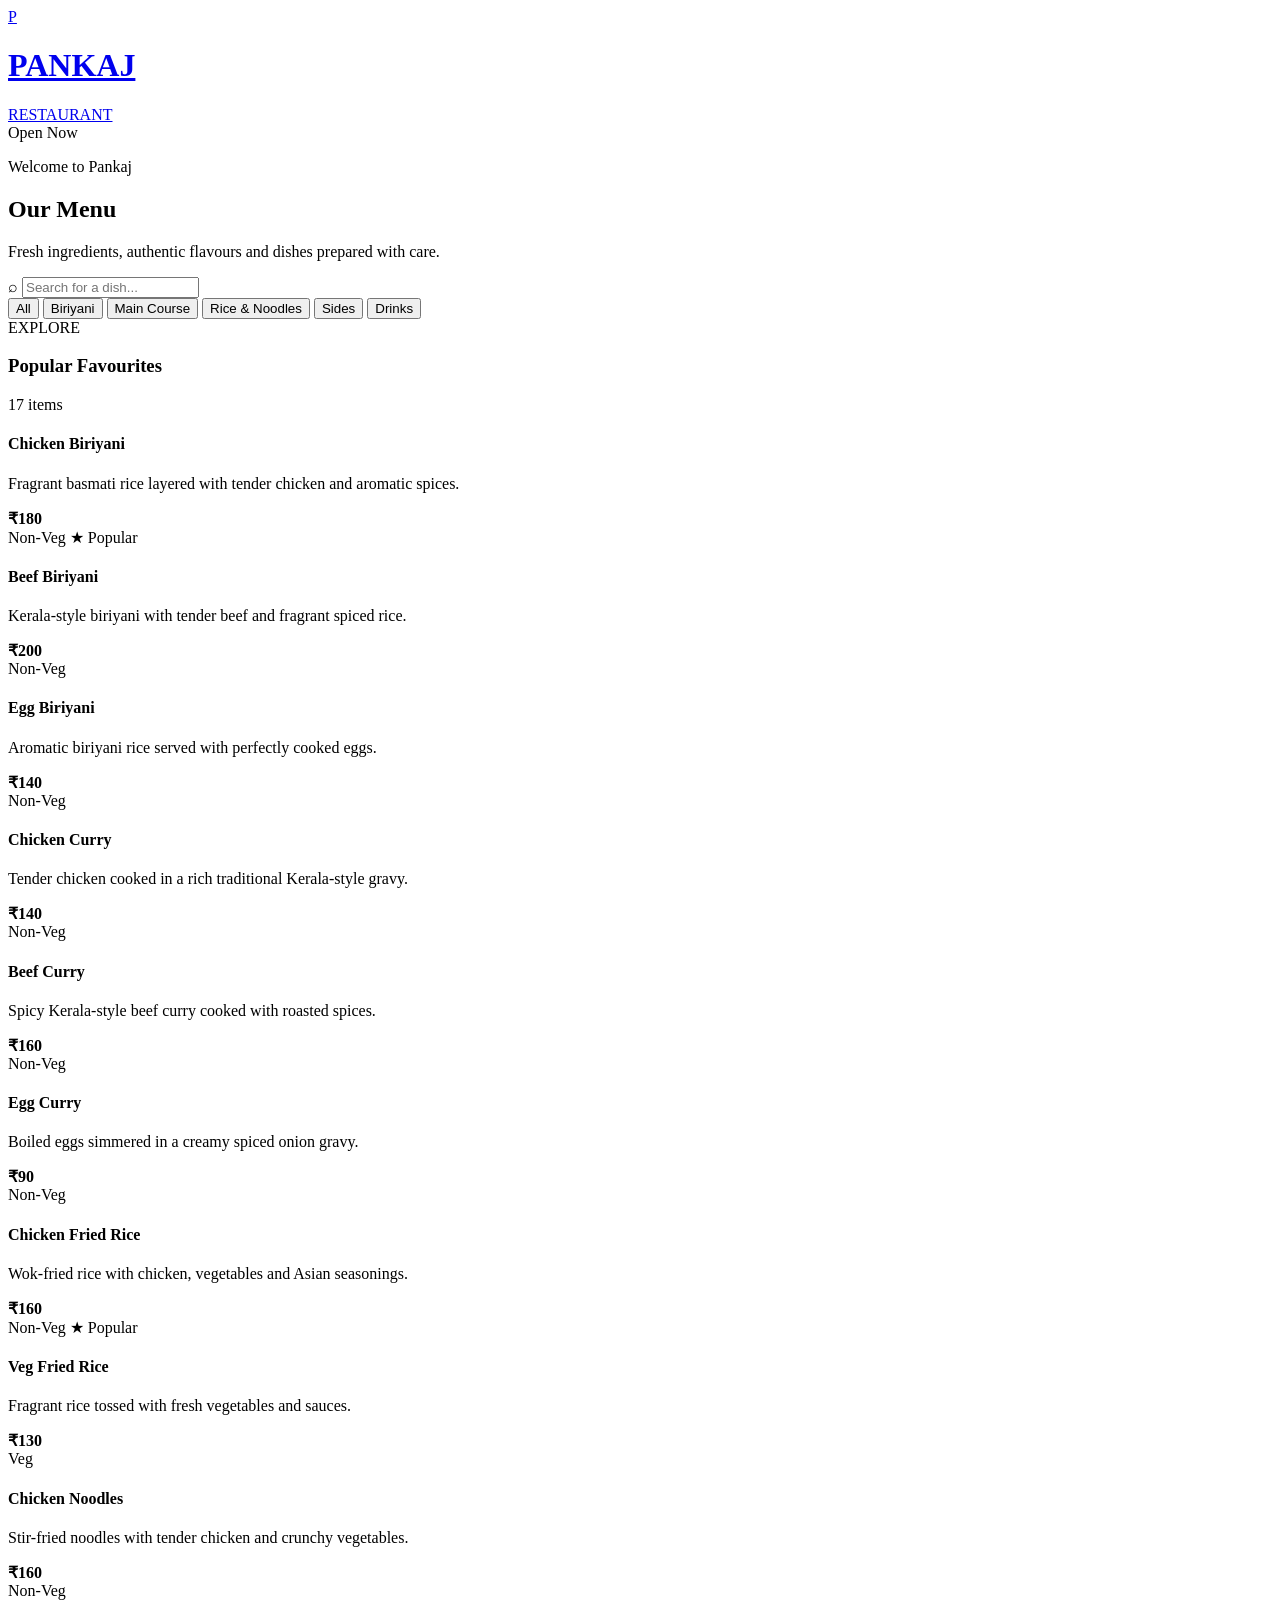
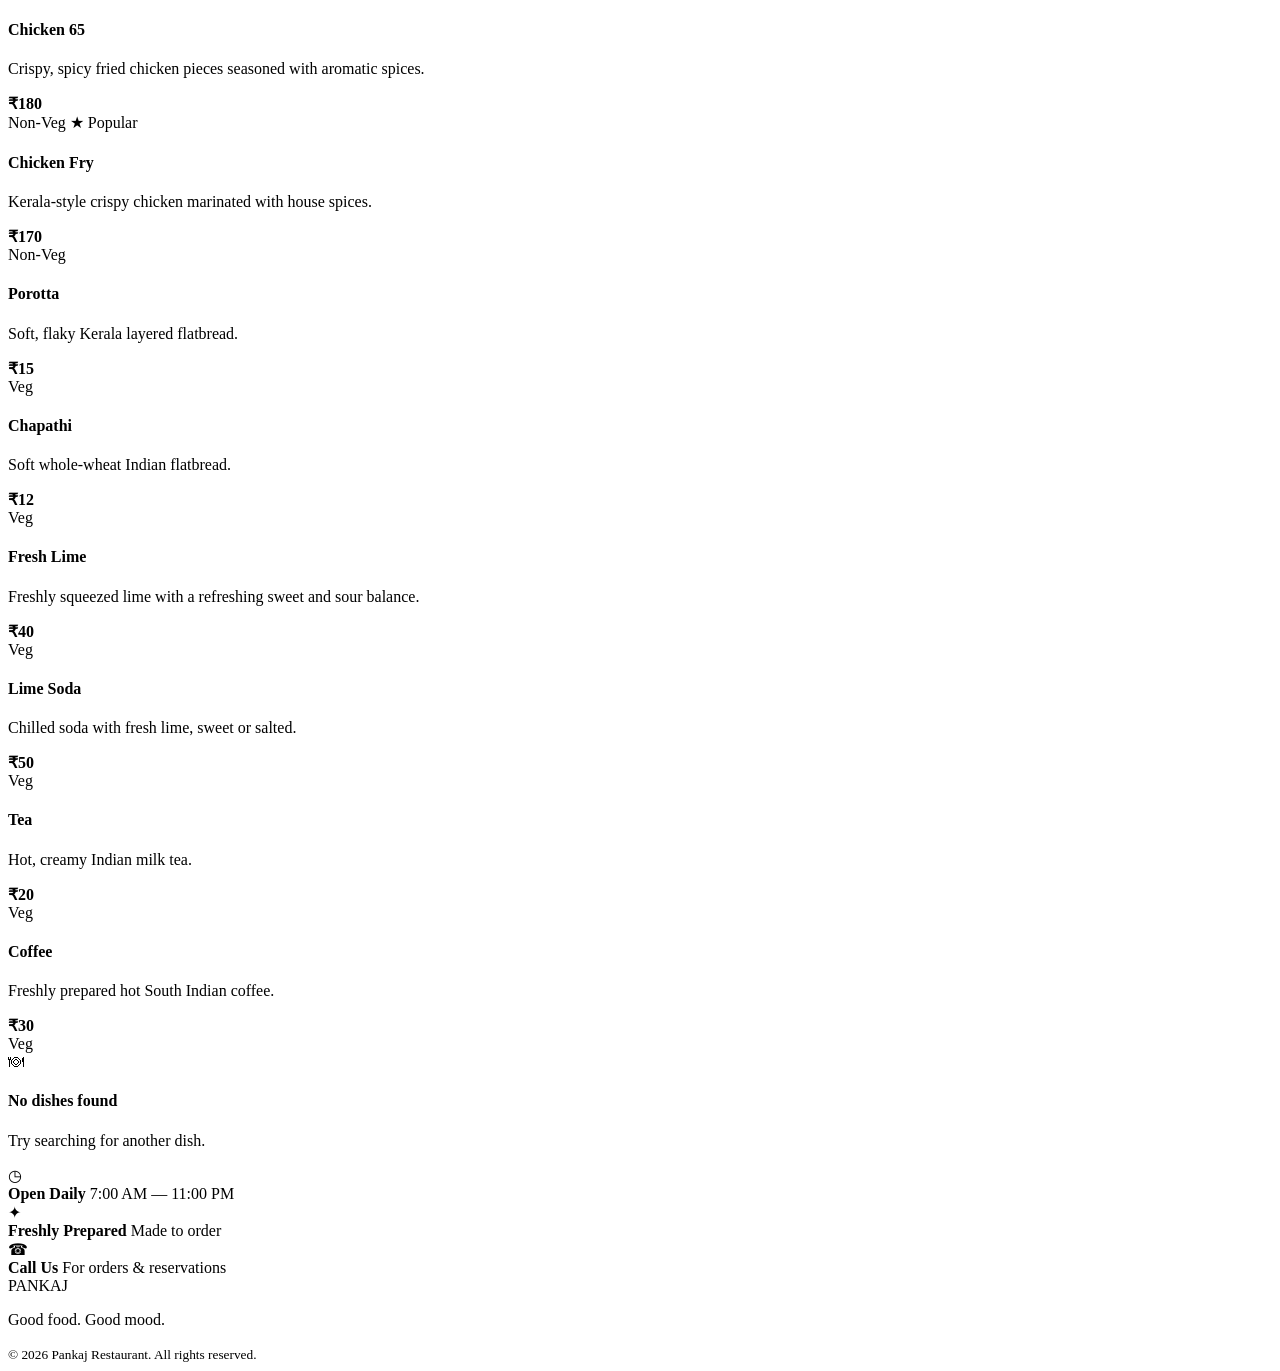
==== commit c40fecc5: "Update index.html" ====
--- a/index.html
+++ b/index.html
@@ -4,643 +4,56 @@
 <head>
     <meta charset="UTF-8">
 
-    <meta name="viewport" content="width=device-width, initial-scale=1.0">
-
-    <meta name="theme-color" content="#a9151c">
-
-    <meta name="description"
-        content="Pankaj Restaurant - Explore our delicious menu">
+    <meta
+        name="viewport"
+        content="width=device-width, initial-scale=1.0"
+    >
+
+    <meta
+        name="theme-color"
+        content="#a9151c"
+    >
+
+    <meta
+        name="description"
+        content="Pankaj Restaurant Menu"
+    >
 
     <title>Pankaj Restaurant | Menu</title>
 
-    <style>
-        /* =========================
-           RESET
-        ========================== */
-
-        * {
-            margin: 0;
-            padding: 0;
-            box-sizing: border-box;
-        }
-
-        html {
-            scroll-behavior: smooth;
-        }
-
-        body {
-            font-family: Arial, Helvetica, sans-serif;
-            background: #f7f6f3;
-            color: #171717;
-            line-height: 1.5;
-        }
-
-        button,
-        input {
-            font: inherit;
-        }
-
-        button {
-            cursor: pointer;
-        }
-
-
-        /* =========================
-           VARIABLES
-        ========================== */
-
-        :root {
-            --red: #a9151c;
-            --red-dark: #7f0e14;
-            --red-light: #fff1f1;
-
-            --black: #171717;
-            --dark: #222222;
-            --gray: #777777;
-            --light-gray: #eeeeee;
-
-            --white: #ffffff;
-            --cream: #f7f6f3;
-
-            --radius: 16px;
-        }
-
-
-        /* =========================
-           HEADER
-        ========================== */
-
-        header {
-            background: var(--black);
-            color: var(--white);
-            position: sticky;
-            top: 0;
-            z-index: 1000;
-            border-bottom: 1px solid rgba(255, 255, 255, 0.08);
-        }
-
-        .nav {
-            max-width: 1200px;
-            margin: auto;
-            height: 72px;
-            padding: 0 24px;
-
-            display: flex;
-            align-items: center;
-            justify-content: space-between;
-        }
-
-        .brand {
-            display: flex;
-            align-items: center;
-            gap: 12px;
-        }
-
-        .brand-mark {
-            width: 42px;
-            height: 42px;
-            border-radius: 50%;
-
-            display: grid;
-            place-items: center;
-
-            background: var(--red);
-            color: white;
-
-            font-size: 20px;
-            font-weight: 800;
-        }
-
-        .brand-text h1 {
-            font-size: 20px;
-            line-height: 1;
-            letter-spacing: 1px;
-        }
-
-        .brand-text span {
-            display: block;
-            margin-top: 4px;
-
-            color: #aaa;
-            font-size: 10px;
-            letter-spacing: 3px;
-            text-transform: uppercase;
-        }
-
-        .nav-status {
-            display: flex;
-            align-items: center;
-            gap: 7px;
-
-            font-size: 12px;
-            color: #d7d7d7;
-        }
-
-        .status-dot {
-            width: 8px;
-            height: 8px;
-            border-radius: 50%;
-            background: #31c65a;
-        }
-
-
-        /* =========================
-           HERO
-        ========================== */
-
-        .hero {
-            background:
-                linear-gradient(
-                    135deg,
-                    rgba(0, 0, 0, 0.97),
-                    rgba(35, 8, 9, 0.96)
-                );
-
-            color: white;
-            padding: 70px 24px 75px;
-            text-align: center;
-        }
-
-        .hero-content {
-            max-width: 800px;
-            margin: auto;
-        }
-
-        .hero-label {
-            color: #e94a50;
-            font-size: 12px;
-            font-weight: 700;
-            letter-spacing: 4px;
-            text-transform: uppercase;
-            margin-bottom: 15px;
-        }
-
-        .hero h2 {
-            font-size: clamp(42px, 7vw, 76px);
-            line-height: 0.95;
-            letter-spacing: -3px;
-            margin-bottom: 20px;
-        }
-
-        .hero p {
-            max-width: 540px;
-            margin: auto;
-
-            color: #c9c9c9;
-            font-size: 15px;
-        }
-
-        .hero-line {
-            width: 50px;
-            height: 3px;
-            background: var(--red);
-
-            margin: 28px auto 0;
-        }
-
-
-        /* =========================
-           MAIN
-        ========================== */
-
-        main {
-            max-width: 1200px;
-            margin: auto;
-            padding: 45px 24px 100px;
-        }
-
-
-        /* =========================
-           SEARCH
-        ========================== */
-
-        .search-wrap {
-            max-width: 650px;
-            margin: 0 auto 35px;
-            position: relative;
-        }
-
-        .search-icon {
-            position: absolute;
-            left: 18px;
-            top: 50%;
-            transform: translateY(-50%);
-
-            font-size: 17px;
-            color: #999;
-        }
-
-        #searchInput {
-            width: 100%;
-            height: 54px;
-
-            border: 1px solid #ddd;
-            border-radius: 30px;
-
-            padding: 0 22px 0 48px;
-
-            background: white;
-            outline: none;
-
-            transition: 0.2s;
-        }
-
-        #searchInput:focus {
-            border-color: var(--red);
-            box-shadow: 0 0 0 4px rgba(169, 21, 28, 0.08);
-        }
-
-
-        /* =========================
-           CATEGORY BAR
-        ========================== */
-
-        .categories {
-            display: flex;
-            justify-content: center;
-            gap: 9px;
-
-            overflow-x: auto;
-            padding: 5px 0 20px;
-
-            scrollbar-width: none;
-        }
-
-        .categories::-webkit-scrollbar {
-            display: none;
-        }
-
-        .category-btn {
-            flex: 0 0 auto;
-
-            border: 1px solid #ddd;
-            background: white;
-
-            padding: 10px 18px;
-            border-radius: 30px;
-
-            color: #555;
-            font-size: 13px;
-            font-weight: 600;
-
-            transition: 0.2s;
-        }
-
-        .category-btn:hover {
-            border-color: var(--red);
-            color: var(--red);
-        }
-
-        .category-btn.active {
-            background: var(--red);
-            border-color: var(--red);
-            color: white;
-        }
-
-
-        /* =========================
-           SECTION TITLE
-        ========================== */
-
-        .section-heading {
-            display: flex;
-            align-items: center;
-            justify-content: space-between;
-
-            margin: 25px 0 20px;
-        }
-
-        .section-heading h3 {
-            font-size: 24px;
-            letter-spacing: -0.5px;
-        }
-
-        .item-count {
-            color: #999;
-            font-size: 12px;
-        }
-
-
-        /* =========================
-           MENU GRID
-        ========================== */
-
-        .menu-grid {
-            display: grid;
-            grid-template-columns: repeat(2, 1fr);
-            gap: 14px;
-        }
-
-        .menu-card {
-            background: white;
-
-            border: 1px solid #e7e7e7;
-            border-radius: var(--radius);
-
-            padding: 22px;
-
-            display: flex;
-            flex-direction: column;
-            justify-content: space-between;
-
-            min-height: 170px;
-
-            transition:
-                transform 0.2s ease,
-                box-shadow 0.2s ease,
-                border-color 0.2s ease;
-        }
-
-        .menu-card:hover {
-            transform: translateY(-3px);
-            border-color: #ddd;
-            box-shadow: 0 12px 30px rgba(0, 0, 0, 0.07);
-        }
-
-        .item-top {
-            display: flex;
-            justify-content: space-between;
-            gap: 20px;
-        }
-
-        .item-name {
-            font-size: 17px;
-            font-weight: 700;
-            color: var(--black);
-        }
-
-        .item-description {
-            color: var(--gray);
-            font-size: 12px;
-            line-height: 1.6;
-            margin-top: 7px;
-            max-width: 430px;
-        }
-
-        .item-price {
-            flex: 0 0 auto;
-
-            color: var(--red);
-            font-size: 16px;
-            font-weight: 800;
-        }
-
-        .item-bottom {
-            display: flex;
-            align-items: center;
-            justify-content: space-between;
-
-            margin-top: 20px;
-        }
-
-        .item-tag {
-            display: inline-flex;
-            align-items: center;
-            gap: 5px;
-
-            font-size: 10px;
-            color: #777;
-            text-transform: uppercase;
-            letter-spacing: 0.7px;
-        }
-
-        .veg-dot {
-            width: 9px;
-            height: 9px;
-            border-radius: 50%;
-            border: 2px solid #299647;
-        }
-
-        .nonveg-dot {
-            width: 9px;
-            height: 9px;
-            border-radius: 50%;
-            background: #a9151c;
-        }
-
-        .popular {
-            color: #a9151c;
-            font-size: 10px;
-            font-weight: 700;
-            text-transform: uppercase;
-            letter-spacing: 0.7px;
-        }
-
-
-        /* =========================
-           EMPTY STATE
-        ========================== */
-
-        .empty {
-            display: none;
-            text-align: center;
-
-            padding: 60px 20px;
-
-            color: #777;
-        }
-
-        .empty-icon {
-            font-size: 35px;
-            margin-bottom: 10px;
-        }
-
-        .empty h4 {
-            color: #333;
-            margin-bottom: 5px;
-        }
-
-        .empty p {
-            font-size: 13px;
-        }
-
-
-        /* =========================
-           INFO STRIP
-        ========================== */
-
-        .info-strip {
-            margin-top: 55px;
-
-            background: var(--black);
-            color: white;
-
-            border-radius: var(--radius);
-
-            padding: 25px;
-
-            display: grid;
-            grid-template-columns: repeat(3, 1fr);
-            gap: 20px;
-
-            text-align: center;
-        }
-
-        .info-box {
-            padding: 10px;
-        }
-
-        .info-icon {
-            font-size: 21px;
-            margin-bottom: 7px;
-        }
-
-        .info-box strong {
-            display: block;
-            font-size: 13px;
-        }
-
-        .info-box span {
-            display: block;
-            color: #999;
-            font-size: 11px;
-            margin-top: 3px;
-        }
-
-
-        /* =========================
-           FOOTER
-        ========================== */
-
-        footer {
-            background: #111;
-            color: white;
-
-            text-align: center;
-            padding: 35px 20px;
-        }
-
-        footer h3 {
-            font-size: 20px;
-            letter-spacing: 1px;
-        }
-
-        footer p {
-            margin-top: 7px;
-            color: #888;
-            font-size: 12px;
-        }
-
-        .footer-line {
-            width: 35px;
-            height: 2px;
-            background: var(--red);
-            margin: 17px auto;
-        }
-
-        .copyright {
-            color: #555;
-            font-size: 10px;
-            margin-top: 20px;
-        }
-
-
-        /* =========================
-           RESPONSIVE
-        ========================== */
-
-        @media (max-width: 700px) {
-
-            .nav {
-                height: 64px;
-                padding: 0 17px;
-            }
-
-            .brand-mark {
-                width: 37px;
-                height: 37px;
-                font-size: 17px;
-            }
-
-            .brand-text h1 {
-                font-size: 17px;
-            }
-
-            .brand-text span {
-                font-size: 8px;
-                letter-spacing: 2px;
-            }
-
-            .nav-status {
-                font-size: 10px;
-            }
-
-            .hero {
-                padding: 55px 20px 60px;
-            }
-
-            .hero h2 {
-                letter-spacing: -2px;
-            }
-
-            .hero p {
-                font-size: 13px;
-            }
-
-            main {
-                padding: 30px 15px 70px;
-            }
-
-            .categories {
-                justify-content: flex-start;
-            }
-
-            .menu-grid {
-                grid-template-columns: 1fr;
-            }
-
-            .menu-card {
-                min-height: 150px;
-            }
-
-            .info-strip {
-                grid-template-columns: 1fr;
-                gap: 0;
-            }
-        }
-
-        @media (max-width: 400px) {
-
-            .nav-status {
-                display: none;
-            }
-
-            .hero h2 {
-                font-size: 43px;
-            }
-
-            .menu-card {
-                padding: 18px;
-            }
-        }
-    </style>
+    <link
+        rel="stylesheet"
+        href="style.css"
+    >
 </head>
 
-
 <body>
 
-    <!-- =========================
-         HEADER
-    ========================== -->
-
-    <header>
-
-        <div class="nav">
-
-            <div class="brand">
+    <!-- HEADER -->
+
+    <header class="header">
+
+        <div class="nav container">
+
+            <a href="#" class="brand">
 
                 <div class="brand-mark">
                     P
                 </div>
 
-                <div class="brand-text">
+                <div class="brand-info">
+
                     <h1>PANKAJ</h1>
-                    <span>Restaurant</span>
-                </div>
-
-            </div>
-
-            <div class="nav-status">
+
+                    <span>
+                        RESTAURANT
+                    </span>
+
+                </div>
+
+            </a>
+
+            <div class="open-status">
                 <span class="status-dot"></span>
                 Open Now
             </div>
@@ -650,50 +63,47 @@
     </header>
 
 
-    <!-- =========================
-         HERO
-    ========================== -->
+    <!-- HERO -->
 
     <section class="hero">
 
         <div class="hero-content">
 
-            <div class="hero-label">
+            <p class="hero-label">
                 Welcome to Pankaj
-            </div>
+            </p>
 
             <h2>
                 Our Menu
             </h2>
 
-            <p>
-                Fresh ingredients, authentic flavours and dishes
-                prepared with care. Take your pick.
+            <p class="hero-description">
+                Fresh ingredients, authentic flavours
+                and dishes prepared with care.
             </p>
 
-            <div class="hero-line"></div>
+            <div class="hero-divider"></div>
 
         </div>
 
     </section>
 
 
-    <!-- =========================
-         MAIN
-    ========================== -->
-
-    <main>
+    <!-- MAIN -->
+
+    <main class="main container">
+
 
         <!-- SEARCH -->
 
-        <div class="search-wrap">
+        <div class="search-box">
 
             <span class="search-icon">
                 ⌕
             </span>
 
             <input
-                type="text"
+                type="search"
                 id="searchInput"
                 placeholder="Search for a dish..."
                 autocomplete="off"
@@ -704,7 +114,7 @@
 
         <!-- CATEGORIES -->
 
-        <div class="categories">
+        <nav class="categories">
 
             <button
                 class="category-btn active"
@@ -722,7 +132,7 @@
 
             <button
                 class="category-btn"
-                data-category="main"
+                data-category="main-course"
             >
                 Main Course
             </button>
@@ -748,36 +158,44 @@
                 Drinks
             </button>
 
-        </div>
-
-
-        <!-- SECTION HEADING -->
-
-        <div class="section-heading">
-
-            <h3>
-                Popular Favourites
-            </h3>
+        </nav>
+
+
+        <!-- MENU HEADER -->
+
+        <div class="menu-heading">
+
+            <div>
+
+                <span class="eyebrow">
+                    EXPLORE
+                </span>
+
+                <h3>
+                    Popular Favourites
+                </h3>
+
+            </div>
 
             <span
                 class="item-count"
                 id="itemCount"
             >
-                18 items
+                17 items
             </span>
 
         </div>
 
 
-        <!-- MENU -->
-
-        <div
+        <!-- MENU GRID -->
+
+        <section
             class="menu-grid"
             id="menuGrid"
         >
 
 
-            <!-- BIRIYANI -->
+            <!-- CHICKEN BIRIYANI -->
 
             <article
                 class="menu-card"
@@ -785,29 +203,38 @@
                 data-name="chicken biriyani"
             >
 
-                <div class="item-top">
-
-                    <div>
-                        <div class="item-name">
-                            Chicken Biriyani
-                        </div>
-
-                        <div class="item-description">
-                            Fragrant basmati rice layered with
-                            tender chicken and aromatic spices.
-                        </div>
-                    </div>
-
-                    <div class="item-price">
+                <div class="menu-card-top">
+
+                    <div class="menu-info">
+
+                        <div class="item-title-row">
+
+                            <h4>
+                                Chicken Biriyani
+                            </h4>
+
+                            <span class="food-type nonveg">
+                                <span></span>
+                            </span>
+
+                        </div>
+
+                        <p>
+                            Fragrant basmati rice layered
+                            with tender chicken and aromatic spices.
+                        </p>
+
+                    </div>
+
+                    <strong class="price">
                         ₹180
-                    </div>
-
-                </div>
-
-                <div class="item-bottom">
-
-                    <span class="item-tag">
-                        <span class="nonveg-dot"></span>
+                    </strong>
+
+                </div>
+
+                <div class="menu-card-bottom">
+
+                    <span class="item-type">
                         Non-Veg
                     </span>
 
@@ -820,35 +247,46 @@
             </article>
 
 
+            <!-- BEEF BIRIYANI -->
+
             <article
                 class="menu-card"
                 data-category="biriyani"
                 data-name="beef biriyani"
             >
 
-                <div class="item-top">
-
-                    <div>
-                        <div class="item-name">
-                            Beef Biriyani
-                        </div>
-
-                        <div class="item-description">
+                <div class="menu-card-top">
+
+                    <div class="menu-info">
+
+                        <div class="item-title-row">
+
+                            <h4>
+                                Beef Biriyani
+                            </h4>
+
+                            <span class="food-type nonveg">
+                                <span></span>
+                            </span>
+
+                        </div>
+
+                        <p>
                             Kerala-style biriyani with tender
-                            beef and fragrant rice.
-                        </div>
-                    </div>
-
-                    <div class="item-price">
+                            beef and fragrant spiced rice.
+                        </p>
+
+                    </div>
+
+                    <strong class="price">
                         ₹200
-                    </div>
-
-                </div>
-
-                <div class="item-bottom">
-
-                    <span class="item-tag">
-                        <span class="nonveg-dot"></span>
+                    </strong>
+
+                </div>
+
+                <div class="menu-card-bottom">
+
+                    <span class="item-type">
                         Non-Veg
                     </span>
 
@@ -856,6 +294,8 @@
 
             </article>
 
+
+            <!-- EGG BIRIYANI -->
 
             <article
                 class="menu-card"
@@ -863,29 +303,38 @@
                 data-name="egg biriyani"
             >
 
-                <div class="item-top">
-
-                    <div>
-                        <div class="item-name">
-                            Egg Biriyani
-                        </div>
-
-                        <div class="item-description">
-                            Aromatic biriyani rice served with
-                            perfectly cooked eggs.
-                        </div>
-                    </div>
-
-                    <div class="item-price">
+                <div class="menu-card-top">
+
+                    <div class="menu-info">
+
+                        <div class="item-title-row">
+
+                            <h4>
+                                Egg Biriyani
+                            </h4>
+
+                            <span class="food-type nonveg">
+                                <span></span>
+                            </span>
+
+                        </div>
+
+                        <p>
+                            Aromatic biriyani rice served
+                            with perfectly cooked eggs.
+                        </p>
+
+                    </div>
+
+                    <strong class="price">
                         ₹140
-                    </div>
-
-                </div>
-
-                <div class="item-bottom">
-
-                    <span class="item-tag">
-                        <span class="nonveg-dot"></span>
+                    </strong>
+
+                </div>
+
+                <div class="menu-card-bottom">
+
+                    <span class="item-type">
                         Non-Veg
                     </span>
 
@@ -894,37 +343,46 @@
             </article>
 
 
-            <!-- MAIN COURSE -->
-
-            <article
-                class="menu-card"
-                data-category="main"
+            <!-- CHICKEN CURRY -->
+
+            <article
+                class="menu-card"
+                data-category="main-course"
                 data-name="chicken curry"
             >
 
-                <div class="item-top">
-
-                    <div>
-                        <div class="item-name">
-                            Chicken Curry
-                        </div>
-
-                        <div class="item-description">
-                            Slow-cooked chicken in a rich,
+                <div class="menu-card-top">
+
+                    <div class="menu-info">
+
+                        <div class="item-title-row">
+
+                            <h4>
+                                Chicken Curry
+                            </h4>
+
+                            <span class="food-type nonveg">
+                                <span></span>
+                            </span>
+
+                        </div>
+
+                        <p>
+                            Tender chicken cooked in a rich
                             traditional Kerala-style gravy.
-                        </div>
-                    </div>
-
-                    <div class="item-price">
+                        </p>
+
+                    </div>
+
+                    <strong class="price">
                         ₹140
-                    </div>
-
-                </div>
-
-                <div class="item-bottom">
-
-                    <span class="item-tag">
-                        <span class="nonveg-dot"></span>
+                    </strong>
+
+                </div>
+
+                <div class="menu-card-bottom">
+
+                    <span class="item-type">
                         Non-Veg
                     </span>
 
@@ -933,35 +391,46 @@
             </article>
 
 
-            <article
-                class="menu-card"
-                data-category="main"
+            <!-- BEEF CURRY -->
+
+            <article
+                class="menu-card"
+                data-category="main-course"
                 data-name="beef curry"
             >
 
-                <div class="item-top">
-
-                    <div>
-                        <div class="item-name">
-                            Beef Curry
-                        </div>
-
-                        <div class="item-description">
-                            Spicy Kerala-style beef curry cooked
-                            with roasted spices.
-                        </div>
-                    </div>
-
-                    <div class="item-price">
+                <div class="menu-card-top">
+
+                    <div class="menu-info">
+
+                        <div class="item-title-row">
+
+                            <h4>
+                                Beef Curry
+                            </h4>
+
+                            <span class="food-type nonveg">
+                                <span></span>
+                            </span>
+
+                        </div>
+
+                        <p>
+                            Spicy Kerala-style beef curry
+                            cooked with roasted spices.
+                        </p>
+
+                    </div>
+
+                    <strong class="price">
                         ₹160
-                    </div>
-
-                </div>
-
-                <div class="item-bottom">
-
-                    <span class="item-tag">
-                        <span class="nonveg-dot"></span>
+                    </strong>
+
+                </div>
+
+                <div class="menu-card-bottom">
+
+                    <span class="item-type">
                         Non-Veg
                     </span>
 
@@ -970,35 +439,46 @@
             </article>
 
 
-            <article
-                class="menu-card"
-                data-category="main"
+            <!-- EGG CURRY -->
+
+            <article
+                class="menu-card"
+                data-category="main-course"
                 data-name="egg curry"
             >
 
-                <div class="item-top">
-
-                    <div>
-                        <div class="item-name">
-                            Egg Curry
-                        </div>
-
-                        <div class="item-description">
-                            Boiled eggs simmered in a creamy,
+                <div class="menu-card-top">
+
+                    <div class="menu-info">
+
+                        <div class="item-title-row">
+
+                            <h4>
+                                Egg Curry
+                            </h4>
+
+                            <span class="food-type nonveg">
+                                <span></span>
+                            </span>
+
+                        </div>
+
+                        <p>
+                            Boiled eggs simmered in a creamy
                             spiced onion gravy.
-                        </div>
-                    </div>
-
-                    <div class="item-price">
+                        </p>
+
+                    </div>
+
+                    <strong class="price">
                         ₹90
-                    </div>
-
-                </div>
-
-                <div class="item-bottom">
-
-                    <span class="item-tag">
-                        <span class="nonveg-dot"></span>
+                    </strong>
+
+                </div>
+
+                <div class="menu-card-bottom">
+
+                    <span class="item-type">
                         Non-Veg
                     </span>
 
@@ -1007,7 +487,7 @@
             </article>
 
 
-            <!-- RICE & NOODLES -->
+            <!-- CHICKEN FRIED RICE -->
 
             <article
                 class="menu-card"
@@ -1015,29 +495,38 @@
                 data-name="chicken fried rice"
             >
 
-                <div class="item-top">
-
-                    <div>
-                        <div class="item-name">
-                            Chicken Fried Rice
-                        </div>
-
-                        <div class="item-description">
+                <div class="menu-card-top">
+
+                    <div class="menu-info">
+
+                        <div class="item-title-row">
+
+                            <h4>
+                                Chicken Fried Rice
+                            </h4>
+
+                            <span class="food-type nonveg">
+                                <span></span>
+                            </span>
+
+                        </div>
+
+                        <p>
                             Wok-fried rice with chicken,
                             vegetables and Asian seasonings.
-                        </div>
-                    </div>
-
-                    <div class="item-price">
+                        </p>
+
+                    </div>
+
+                    <strong class="price">
                         ₹160
-                    </div>
-
-                </div>
-
-                <div class="item-bottom">
-
-                    <span class="item-tag">
-                        <span class="nonveg-dot"></span>
+                    </strong>
+
+                </div>
+
+                <div class="menu-card-bottom">
+
+                    <span class="item-type">
                         Non-Veg
                     </span>
 
@@ -1050,35 +539,46 @@
             </article>
 
 
+            <!-- VEG FRIED RICE -->
+
             <article
                 class="menu-card"
                 data-category="rice"
                 data-name="veg fried rice"
             >
 
-                <div class="item-top">
-
-                    <div>
-                        <div class="item-name">
-                            Veg Fried Rice
-                        </div>
-
-                        <div class="item-description">
+                <div class="menu-card-top">
+
+                    <div class="menu-info">
+
+                        <div class="item-title-row">
+
+                            <h4>
+                                Veg Fried Rice
+                            </h4>
+
+                            <span class="food-type veg">
+                                <span></span>
+                            </span>
+
+                        </div>
+
+                        <p>
                             Fragrant rice tossed with fresh
                             vegetables and sauces.
-                        </div>
-                    </div>
-
-                    <div class="item-price">
+                        </p>
+
+                    </div>
+
+                    <strong class="price">
                         ₹130
-                    </div>
-
-                </div>
-
-                <div class="item-bottom">
-
-                    <span class="item-tag">
-                        <span class="veg-dot"></span>
+                    </strong>
+
+                </div>
+
+                <div class="menu-card-bottom">
+
+                    <span class="item-type">
                         Veg
                     </span>
 
@@ -1086,6 +586,8 @@
 
             </article>
 
+
+            <!-- CHICKEN NOODLES -->
 
             <article
                 class="menu-card"
@@ -1093,29 +595,38 @@
                 data-name="chicken noodles"
             >
 
-                <div class="item-top">
-
-                    <div>
-                        <div class="item-name">
-                            Chicken Noodles
-                        </div>
-
-                        <div class="item-description">
-                            Stir-fried noodles with tender chicken
-                            and crunchy vegetables.
-                        </div>
-                    </div>
-
-                    <div class="item-price">
+                <div class="menu-card-top">
+
+                    <div class="menu-info">
+
+                        <div class="item-title-row">
+
+                            <h4>
+                                Chicken Noodles
+                            </h4>
+
+                            <span class="food-type nonveg">
+                                <span></span>
+                            </span>
+
+                        </div>
+
+                        <p>
+                            Stir-fried noodles with tender
+                            chicken and crunchy vegetables.
+                        </p>
+
+                    </div>
+
+                    <strong class="price">
                         ₹160
-                    </div>
-
-                </div>
-
-                <div class="item-bottom">
-
-                    <span class="item-tag">
-                        <span class="nonveg-dot"></span>
+                    </strong>
+
+                </div>
+
+                <div class="menu-card-bottom">
+
+                    <span class="item-type">
                         Non-Veg
                     </span>
 
@@ -1124,7 +635,7 @@
             </article>
 
 
-            <!-- SIDES -->
+            <!-- CHICKEN 65 -->
 
             <article
                 class="menu-card"
@@ -1132,29 +643,38 @@
                 data-name="chicken 65"
             >
 
-                <div class="item-top">
-
-                    <div>
-                        <div class="item-name">
-                            Chicken 65
-                        </div>
-
-                        <div class="item-description">
+                <div class="menu-card-top">
+
+                    <div class="menu-info">
+
+                        <div class="item-title-row">
+
+                            <h4>
+                                Chicken 65
+                            </h4>
+
+                            <span class="food-type nonveg">
+                                <span></span>
+                            </span>
+
+                        </div>
+
+                        <p>
                             Crispy, spicy fried chicken pieces
                             seasoned with aromatic spices.
-                        </div>
-                    </div>
-
-                    <div class="item-price">
+                        </p>
+
+                    </div>
+
+                    <strong class="price">
                         ₹180
-                    </div>
-
-                </div>
-
-                <div class="item-bottom">
-
-                    <span class="item-tag">
-                        <span class="nonveg-dot"></span>
+                    </strong>
+
+                </div>
+
+                <div class="menu-card-bottom">
+
+                    <span class="item-type">
                         Non-Veg
                     </span>
 
@@ -1167,35 +687,46 @@
             </article>
 
 
+            <!-- CHICKEN FRY -->
+
             <article
                 class="menu-card"
                 data-category="sides"
                 data-name="chicken fry"
             >
 
-                <div class="item-top">
-
-                    <div>
-                        <div class="item-name">
-                            Chicken Fry
-                        </div>
-
-                        <div class="item-description">
-                            Kerala-style crispy chicken marinated
-                            with house spices.
-                        </div>
-                    </div>
-
-                    <div class="item-price">
+                <div class="menu-card-top">
+
+                    <div class="menu-info">
+
+                        <div class="item-title-row">
+
+                            <h4>
+                                Chicken Fry
+                            </h4>
+
+                            <span class="food-type nonveg">
+                                <span></span>
+                            </span>
+
+                        </div>
+
+                        <p>
+                            Kerala-style crispy chicken
+                            marinated with house spices.
+                        </p>
+
+                    </div>
+
+                    <strong class="price">
                         ₹170
-                    </div>
-
-                </div>
-
-                <div class="item-bottom">
-
-                    <span class="item-tag">
-                        <span class="nonveg-dot"></span>
+                    </strong>
+
+                </div>
+
+                <div class="menu-card-bottom">
+
+                    <span class="item-type">
                         Non-Veg
                     </span>
 
@@ -1203,6 +734,8 @@
 
             </article>
 
+
+            <!-- POROTTA -->
 
             <article
                 class="menu-card"
@@ -1210,28 +743,38 @@
                 data-name="porotta"
             >
 
-                <div class="item-top">
-
-                    <div>
-                        <div class="item-name">
-                            Porotta
-                        </div>
-
-                        <div class="item-description">
-                            Soft, flaky Kerala layered flatbread.
-                        </div>
-                    </div>
-
-                    <div class="item-price">
+                <div class="menu-card-top">
+
+                    <div class="menu-info">
+
+                        <div class="item-title-row">
+
+                            <h4>
+                                Porotta
+                            </h4>
+
+                            <span class="food-type veg">
+                                <span></span>
+                            </span>
+
+                        </div>
+
+                        <p>
+                            Soft, flaky Kerala layered
+                            flatbread.
+                        </p>
+
+                    </div>
+
+                    <strong class="price">
                         ₹15
-                    </div>
-
-                </div>
-
-                <div class="item-bottom">
-
-                    <span class="item-tag">
-                        <span class="veg-dot"></span>
+                    </strong>
+
+                </div>
+
+                <div class="menu-card-bottom">
+
+                    <span class="item-type">
                         Veg
                     </span>
 
@@ -1239,6 +782,8 @@
 
             </article>
 
+
+            <!-- CHAPATHI -->
 
             <article
                 class="menu-card"
@@ -1246,28 +791,38 @@
                 data-name="chapathi"
             >
 
-                <div class="item-top">
-
-                    <div>
-                        <div class="item-name">
-                            Chapathi
-                        </div>
-
-                        <div class="item-description">
-                            Soft whole-wheat Indian flatbread.
-                        </div>
-                    </div>
-
-                    <div class="item-price">
+                <div class="menu-card-top">
+
+                    <div class="menu-info">
+
+                        <div class="item-title-row">
+
+                            <h4>
+                                Chapathi
+                            </h4>
+
+                            <span class="food-type veg">
+                                <span></span>
+                            </span>
+
+                        </div>
+
+                        <p>
+                            Soft whole-wheat Indian
+                            flatbread.
+                        </p>
+
+                    </div>
+
+                    <strong class="price">
                         ₹12
-                    </div>
-
-                </div>
-
-                <div class="item-bottom">
-
-                    <span class="item-tag">
-                        <span class="veg-dot"></span>
+                    </strong>
+
+                </div>
+
+                <div class="menu-card-bottom">
+
+                    <span class="item-type">
                         Veg
                     </span>
 
@@ -1276,7 +831,7 @@
             </article>
 
 
-            <!-- DRINKS -->
+            <!-- FRESH LIME -->
 
             <article
                 class="menu-card"
@@ -1284,29 +839,38 @@
                 data-name="fresh lime"
             >
 
-                <div class="item-top">
-
-                    <div>
-                        <div class="item-name">
-                            Fresh Lime
-                        </div>
-
-                        <div class="item-description">
-                            Freshly squeezed lime with a refreshing
-                            balance of sweet and sour.
-                        </div>
-                    </div>
-
-                    <div class="item-price">
+                <div class="menu-card-top">
+
+                    <div class="menu-info">
+
+                        <div class="item-title-row">
+
+                            <h4>
+                                Fresh Lime
+                            </h4>
+
+                            <span class="food-type veg">
+                                <span></span>
+                            </span>
+
+                        </div>
+
+                        <p>
+                            Freshly squeezed lime with a
+                            refreshing sweet and sour balance.
+                        </p>
+
+                    </div>
+
+                    <strong class="price">
                         ₹40
-                    </div>
-
-                </div>
-
-                <div class="item-bottom">
-
-                    <span class="item-tag">
-                        <span class="veg-dot"></span>
+                    </strong>
+
+                </div>
+
+                <div class="menu-card-bottom">
+
+                    <span class="item-type">
                         Veg
                     </span>
 
@@ -1314,6 +878,8 @@
 
             </article>
 
+
+            <!-- LIME SODA -->
 
             <article
                 class="menu-card"
@@ -1321,29 +887,38 @@
                 data-name="lime soda"
             >
 
-                <div class="item-top">
-
-                    <div>
-                        <div class="item-name">
-                            Lime Soda
-                        </div>
-
-                        <div class="item-description">
-                            Chilled soda with fresh lime and
-                            your choice of sweet or salt.
-                        </div>
-                    </div>
-
-                    <div class="item-price">
+                <div class="menu-card-top">
+
+                    <div class="menu-info">
+
+                        <div class="item-title-row">
+
+                            <h4>
+                                Lime Soda
+                            </h4>
+
+                            <span class="food-type veg">
+                                <span></span>
+                            </span>
+
+                        </div>
+
+                        <p>
+                            Chilled soda with fresh lime,
+                            sweet or salted.
+                        </p>
+
+                    </div>
+
+                    <strong class="price">
                         ₹50
-                    </div>
-
-                </div>
-
-                <div class="item-bottom">
-
-                    <span class="item-tag">
-                        <span class="veg-dot"></span>
+                    </strong>
+
+                </div>
+
+                <div class="menu-card-bottom">
+
+                    <span class="item-type">
                         Veg
                     </span>
 
@@ -1351,6 +926,8 @@
 
             </article>
 
+
+            <!-- TEA -->
 
             <article
                 class="menu-card"
@@ -1358,28 +935,37 @@
                 data-name="tea"
             >
 
-                <div class="item-top">
-
-                    <div>
-                        <div class="item-name">
-                            Tea
-                        </div>
-
-                        <div class="item-description">
+                <div class="menu-card-top">
+
+                    <div class="menu-info">
+
+                        <div class="item-title-row">
+
+                            <h4>
+                                Tea
+                            </h4>
+
+                            <span class="food-type veg">
+                                <span></span>
+                            </span>
+
+                        </div>
+
+                        <p>
                             Hot, creamy Indian milk tea.
-                        </div>
-                    </div>
-
-                    <div class="item-price">
+                        </p>
+
+                    </div>
+
+                    <strong class="price">
                         ₹20
-                    </div>
-
-                </div>
-
-                <div class="item-bottom">
-
-                    <span class="item-tag">
-                        <span class="veg-dot"></span>
+                    </strong>
+
+                </div>
+
+                <div class="menu-card-bottom">
+
+                    <span class="item-type">
                         Veg
                     </span>
 
@@ -1387,6 +973,8 @@
 
             </article>
 
+
+            <!-- COFFEE -->
 
             <article
                 class="menu-card"
@@ -1394,28 +982,38 @@
                 data-name="coffee"
             >
 
-                <div class="item-top">
-
-                    <div>
-                        <div class="item-name">
-                            Coffee
-                        </div>
-
-                        <div class="item-description">
-                            Freshly prepared hot South Indian coffee.
-                        </div>
-                    </div>
-
-                    <div class="item-price">
+                <div class="menu-card-top">
+
+                    <div class="menu-info">
+
+                        <div class="item-title-row">
+
+                            <h4>
+                                Coffee
+                            </h4>
+
+                            <span class="food-type veg">
+                                <span></span>
+                            </span>
+
+                        </div>
+
+                        <p>
+                            Freshly prepared hot
+                            South Indian coffee.
+                        </p>
+
+                    </div>
+
+                    <strong class="price">
                         ₹30
-                    </div>
-
-                </div>
-
-                <div class="item-bottom">
-
-                    <span class="item-tag">
-                        <span class="veg-dot"></span>
+                    </strong>
+
+                </div>
+
+                <div class="menu-card-bottom">
+
+                    <span class="item-type">
                         Veg
                     </span>
 
@@ -1423,13 +1021,13 @@
 
             </article>
 
-        </div>
-
-
-        <!-- EMPTY -->
+        </section>
+
+
+        <!-- EMPTY STATE -->
 
         <div
-            class="empty"
+            class="empty-state"
             id="emptyState"
         >
 
@@ -1448,58 +1046,70 @@
         </div>
 
 
-        <!-- INFO -->
-
-        <section class="info-strip">
-
-            <div class="info-box">
-
-                <div class="info-icon">
-                    🕐
-                </div>
-
-                <strong>
-                    Open Daily
-                </strong>
-
-                <span>
-                    7:00 AM — 11:00 PM
+        <!-- RESTAURANT INFO -->
+
+        <section class="restaurant-info">
+
+            <div class="info-item">
+
+                <span class="info-icon">
+                    ◷
                 </span>
 
+                <div>
+
+                    <strong>
+                        Open Daily
+                    </strong>
+
+                    <span>
+                        7:00 AM — 11:00 PM
+                    </span>
+
+                </div>
+
             </div>
 
 
-            <div class="info-box">
-
-                <div class="info-icon">
-                    🍴
-                </div>
-
-                <strong>
-                    Freshly Prepared
-                </strong>
-
-                <span>
-                    Made to order
+            <div class="info-item">
+
+                <span class="info-icon">
+                    ✦
                 </span>
 
+                <div>
+
+                    <strong>
+                        Freshly Prepared
+                    </strong>
+
+                    <span>
+                        Made to order
+                    </span>
+
+                </div>
+
             </div>
 
 
-            <div class="info-box">
-
-                <div class="info-icon">
+            <div class="info-item">
+
+                <span class="info-icon">
                     ☎
-                </div>
-
-                <strong>
-                    Call Us
-                </strong>
-
-                <span>
-                    For reservations & orders
                 </span>
 
+                <div>
+
+                    <strong>
+                        Call Us
+                    </strong>
+
+                    <span>
+                        For orders & reservations
+                    </span>
+
+                </div>
+
             </div>
 
         </section>
@@ -1507,136 +1117,28 @@
     </main>
 
 
-    <!-- =========================
-         FOOTER
-    ========================== -->
-
-    <footer>
-
-        <h3>
+    <!-- FOOTER -->
+
+    <footer class="footer">
+
+        <div class="footer-brand">
             PANKAJ
-        </h3>
+        </div>
 
         <p>
             Good food. Good mood.
         </p>
 
-        <div class="footer-line"></div>
-
-        <div class="copyright">
+        <div class="footer-divider"></div>
+
+        <small>
             © 2026 Pankaj Restaurant. All rights reserved.
-        </div>
+        </small>
 
     </footer>
 
 
-    <!-- =========================
-         JAVASCRIPT
-    ========================== -->
-
-    <script>
-
-        const categoryButtons =
-            document.querySelectorAll(".category-btn");
-
-        const menuCards =
-            document.querySelectorAll(".menu-card");
-
-        const searchInput =
-            document.getElementById("searchInput");
-
-        const itemCount =
-            document.getElementById("itemCount");
-
-        const emptyState =
-            document.getElementById("emptyState");
-
-
-        let currentCategory = "all";
-
-
-        function filterMenu() {
-
-            const searchTerm =
-                searchInput.value
-                    .toLowerCase()
-                    .trim();
-
-            let visibleCount = 0;
-
-
-            menuCards.forEach(card => {
-
-                const category =
-                    card.dataset.category;
-
-                const name =
-                    card.dataset.name;
-
-
-                const categoryMatch =
-                    currentCategory === "all" ||
-                    category === currentCategory;
-
-
-                const searchMatch =
-                    name.includes(searchTerm);
-
-
-                if (categoryMatch && searchMatch) {
-
-                    card.style.display = "flex";
-
-                    visibleCount++;
-
-                } else {
-
-                    card.style.display = "none";
-
-                }
-
-            });
-
-
-            itemCount.textContent =
-                `${visibleCount} ${visibleCount === 1 ? "item" : "items"}`;
-
-
-            emptyState.style.display =
-                visibleCount === 0 ? "block" : "none";
-
-        }
-
-
-        categoryButtons.forEach(button => {
-
-            button.addEventListener("click", () => {
-
-                categoryButtons.forEach(btn => {
-                    btn.classList.remove("active");
-                });
-
-                button.classList.add("active");
-
-                currentCategory =
-                    button.dataset.category;
-
-                filterMenu();
-
-            });
-
-        });
-
-
-        searchInput.addEventListener(
-            "input",
-            filterMenu
-        );
-
-
-        filterMenu();
-
-    </script>
+    <script src="script.js"></script>
 
 </body>
 
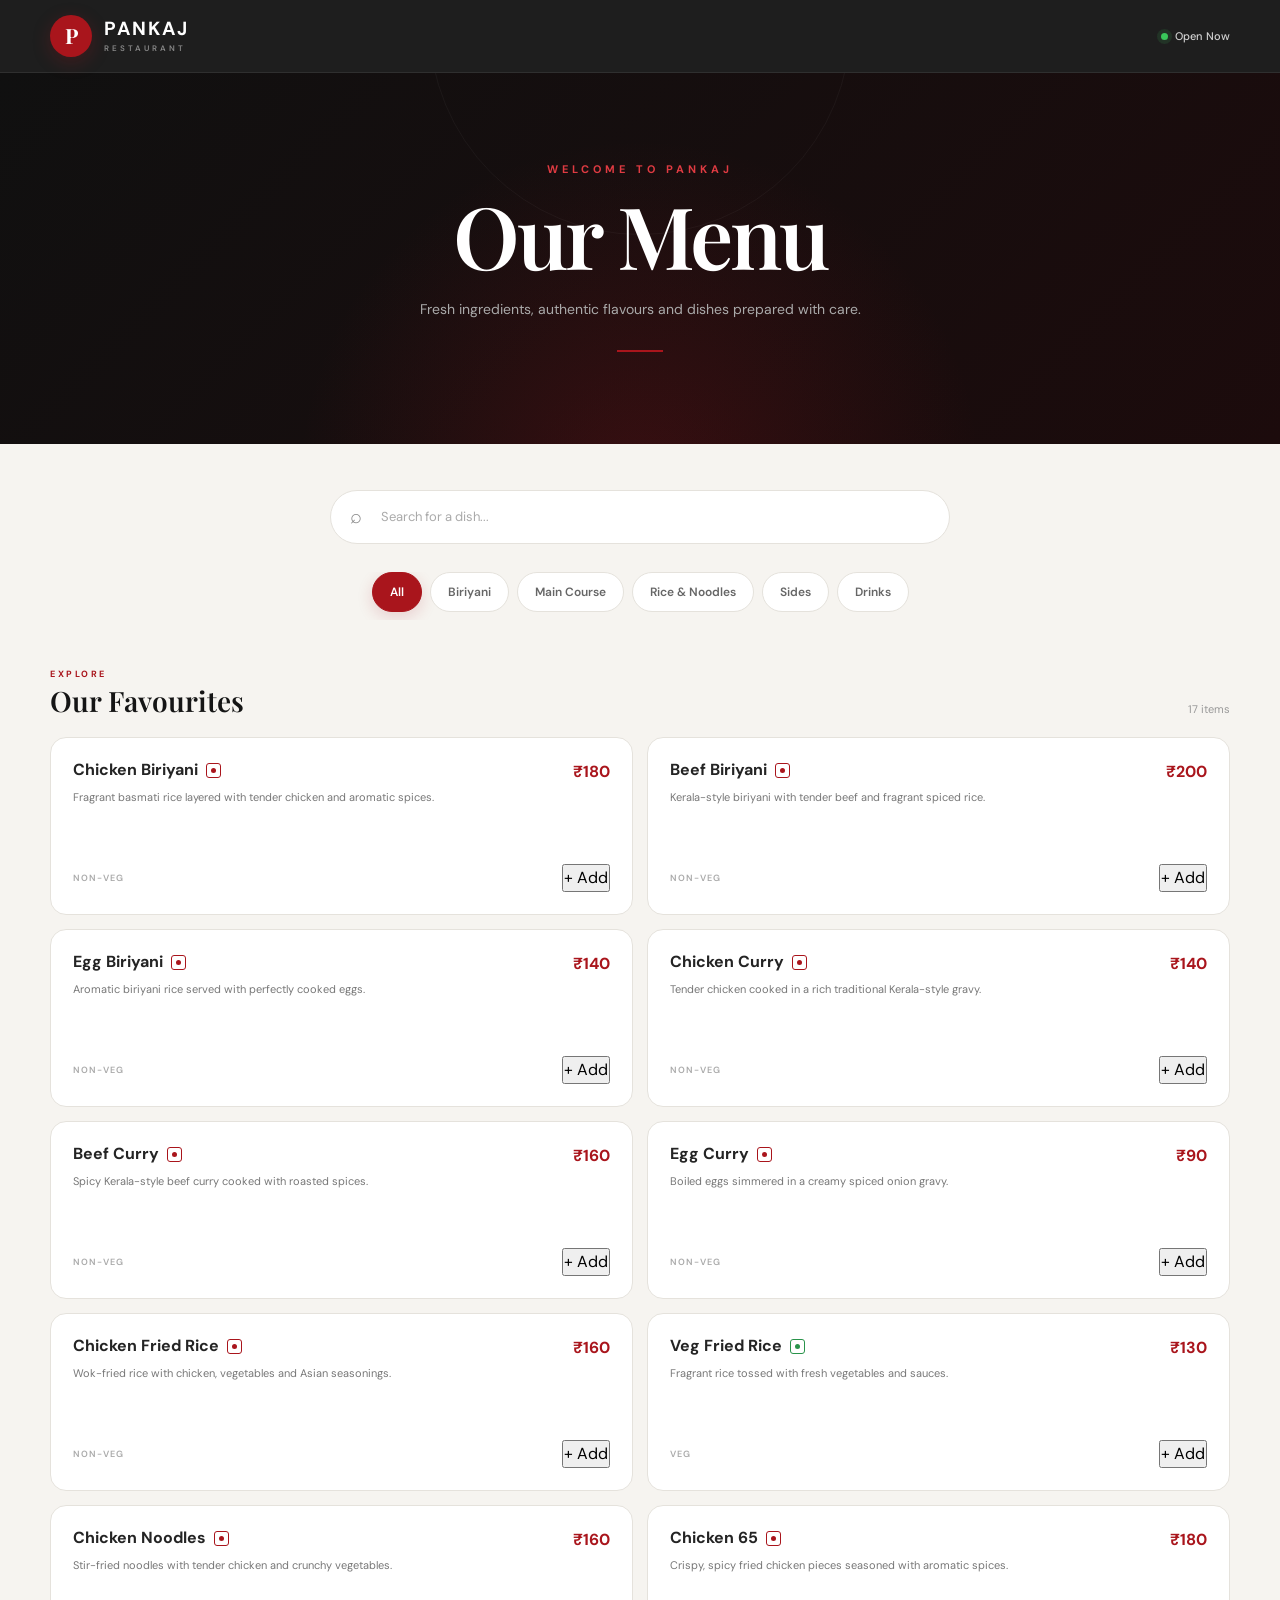
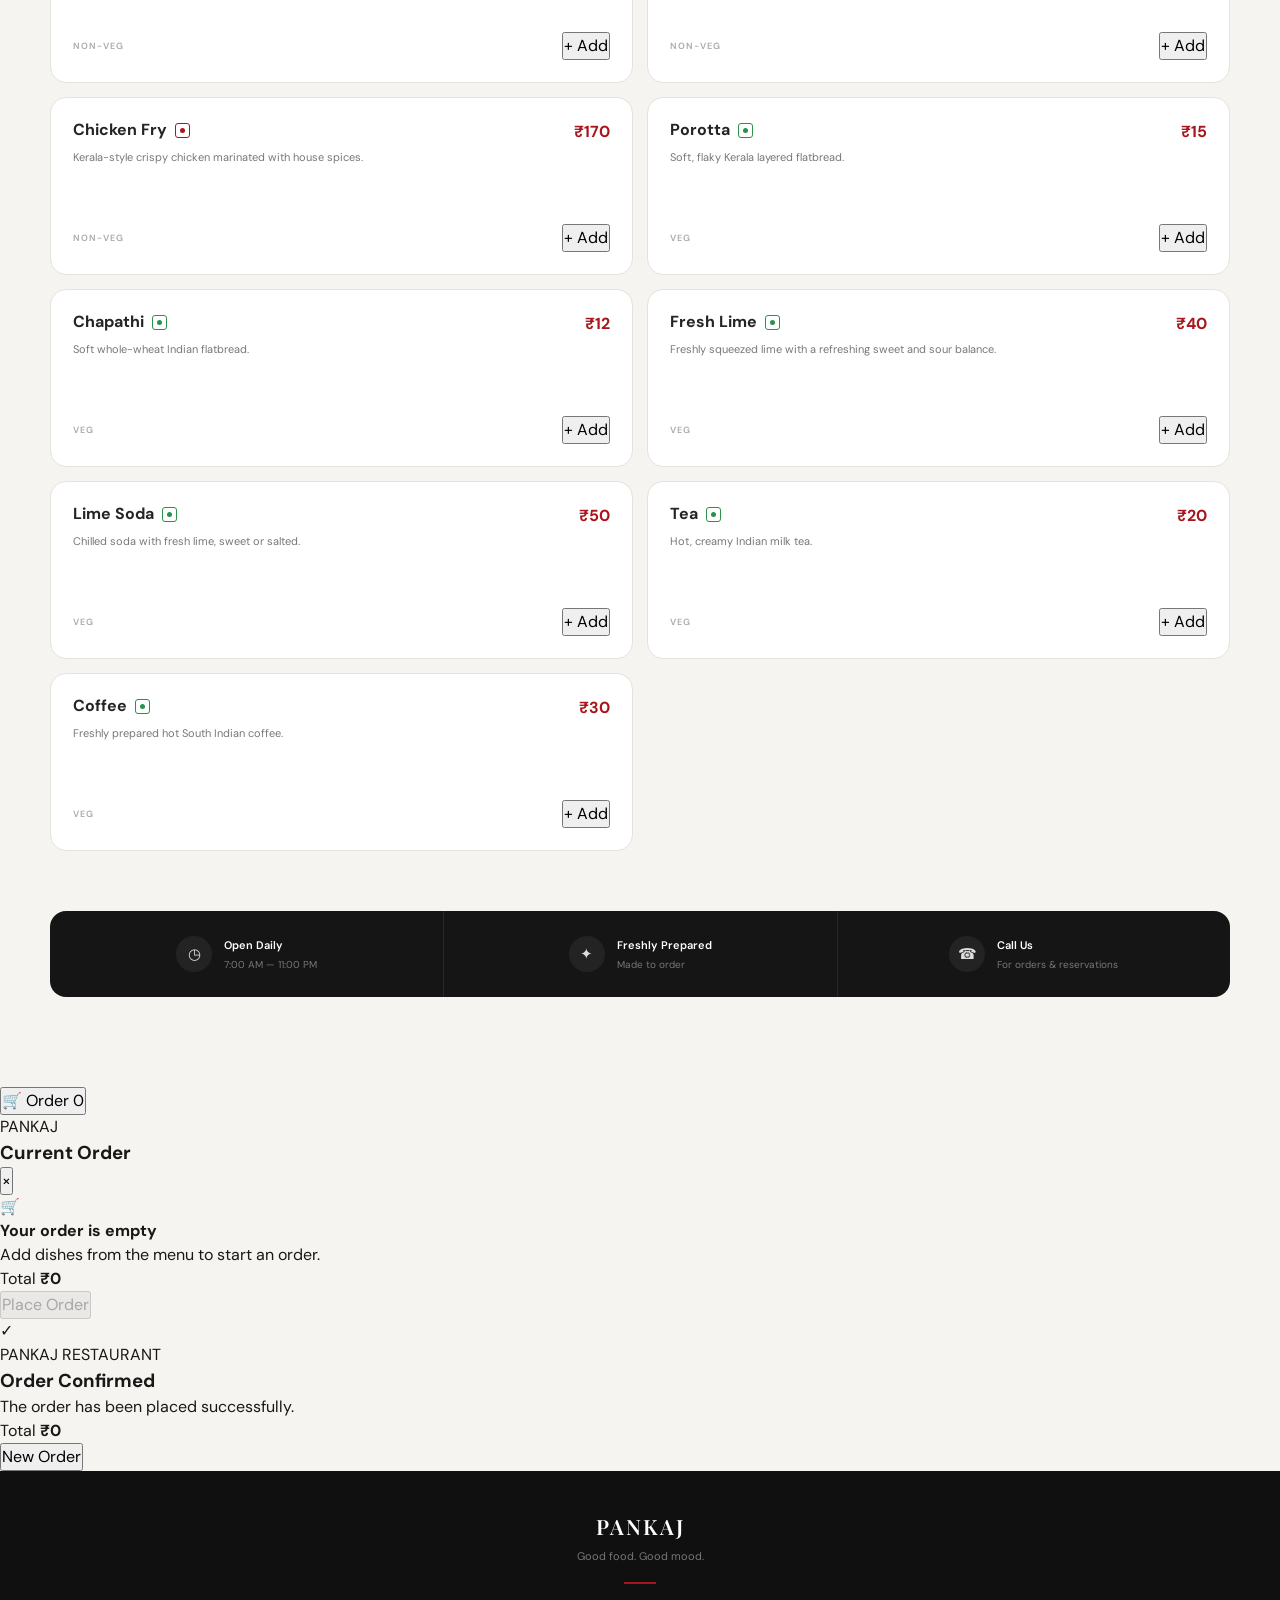
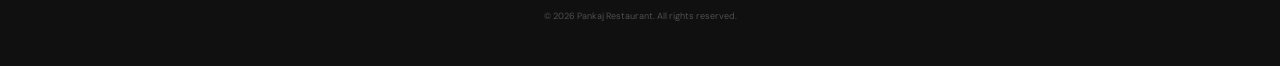
==== commit c41c18da: "Update index.html" ====
--- a/index.html
+++ b/index.html
@@ -2,6 +2,7 @@
 <html lang="en">
 
 <head>
+
     <meta charset="UTF-8">
 
     <meta
@@ -25,17 +26,25 @@
         rel="stylesheet"
         href="style.css"
     >
+
 </head>
 
+
 <body>
 
-    <!-- HEADER -->
+
+    <!-- =================================
+         HEADER
+    ================================== -->
 
     <header class="header">
 
-        <div class="nav container">
-
-            <a href="#" class="brand">
+        <div class="container nav">
+
+            <a
+                href="#"
+                class="brand"
+            >
 
                 <div class="brand-mark">
                     P
@@ -43,7 +52,9 @@
 
                 <div class="brand-info">
 
-                    <h1>PANKAJ</h1>
+                    <h1>
+                        PANKAJ
+                    </h1>
 
                     <span>
                         RESTAURANT
@@ -53,9 +64,13 @@
 
             </a>
 
+
             <div class="open-status">
+
                 <span class="status-dot"></span>
+
                 Open Now
+
             </div>
 
         </div>
@@ -63,14 +78,17 @@
     </header>
 
 
-    <!-- HERO -->
+
+    <!-- =================================
+         HERO
+    ================================== -->
 
     <section class="hero">
 
         <div class="hero-content">
 
             <p class="hero-label">
-                Welcome to Pankaj
+                WELCOME TO PANKAJ
             </p>
 
             <h2>
@@ -89,9 +107,12 @@
     </section>
 
 
-    <!-- MAIN -->
-
-    <main class="main container">
+
+    <!-- =================================
+         MAIN
+    ================================== -->
+
+    <main class="container main">
 
 
         <!-- SEARCH -->
@@ -112,9 +133,13 @@
         </div>
 
 
-        <!-- CATEGORIES -->
-
-        <nav class="categories">
+
+        <!-- CATEGORY FILTER -->
+
+        <nav
+            class="categories"
+            aria-label="Menu categories"
+        >
 
             <button
                 class="category-btn active"
@@ -161,7 +186,8 @@
         </nav>
 
 
-        <!-- MENU HEADER -->
+
+        <!-- MENU HEADING -->
 
         <div class="menu-heading">
 
@@ -172,7 +198,7 @@
                 </span>
 
                 <h3>
-                    Popular Favourites
+                    Our Favourites
                 </h3>
 
             </div>
@@ -181,13 +207,16 @@
                 class="item-count"
                 id="itemCount"
             >
-                17 items
+                15 items
             </span>
 
         </div>
 
 
-        <!-- MENU GRID -->
+
+        <!-- =================================
+             MENU GRID
+        ================================== -->
 
         <section
             class="menu-grid"
@@ -232,19 +261,25 @@
 
                 </div>
 
+
                 <div class="menu-card-bottom">
 
                     <span class="item-type">
                         Non-Veg
                     </span>
 
-                    <span class="popular">
-                        ★ Popular
-                    </span>
-
-                </div>
-
-            </article>
+                    <button
+                        class="add-cart-btn"
+                        data-name="Chicken Biriyani"
+                        data-price="180"
+                    >
+                        + Add
+                    </button>
+
+                </div>
+
+            </article>
+
 
 
             <!-- BEEF BIRIYANI -->
@@ -284,15 +319,25 @@
 
                 </div>
 
+
                 <div class="menu-card-bottom">
 
                     <span class="item-type">
                         Non-Veg
                     </span>
 
-                </div>
-
-            </article>
+                    <button
+                        class="add-cart-btn"
+                        data-name="Beef Biriyani"
+                        data-price="200"
+                    >
+                        + Add
+                    </button>
+
+                </div>
+
+            </article>
+
 
 
             <!-- EGG BIRIYANI -->
@@ -332,15 +377,25 @@
 
                 </div>
 
+
                 <div class="menu-card-bottom">
 
                     <span class="item-type">
                         Non-Veg
                     </span>
 
-                </div>
-
-            </article>
+                    <button
+                        class="add-cart-btn"
+                        data-name="Egg Biriyani"
+                        data-price="140"
+                    >
+                        + Add
+                    </button>
+
+                </div>
+
+            </article>
+
 
 
             <!-- CHICKEN CURRY -->
@@ -380,15 +435,25 @@
 
                 </div>
 
+
                 <div class="menu-card-bottom">
 
                     <span class="item-type">
                         Non-Veg
                     </span>
 
-                </div>
-
-            </article>
+                    <button
+                        class="add-cart-btn"
+                        data-name="Chicken Curry"
+                        data-price="140"
+                    >
+                        + Add
+                    </button>
+
+                </div>
+
+            </article>
+
 
 
             <!-- BEEF CURRY -->
@@ -428,15 +493,25 @@
 
                 </div>
 
+
                 <div class="menu-card-bottom">
 
                     <span class="item-type">
                         Non-Veg
                     </span>
 
-                </div>
-
-            </article>
+                    <button
+                        class="add-cart-btn"
+                        data-name="Beef Curry"
+                        data-price="160"
+                    >
+                        + Add
+                    </button>
+
+                </div>
+
+            </article>
+
 
 
             <!-- EGG CURRY -->
@@ -476,15 +551,25 @@
 
                 </div>
 
+
                 <div class="menu-card-bottom">
 
                     <span class="item-type">
                         Non-Veg
                     </span>
 
-                </div>
-
-            </article>
+                    <button
+                        class="add-cart-btn"
+                        data-name="Egg Curry"
+                        data-price="90"
+                    >
+                        + Add
+                    </button>
+
+                </div>
+
+            </article>
+
 
 
             <!-- CHICKEN FRIED RICE -->
@@ -524,19 +609,25 @@
 
                 </div>
 
+
                 <div class="menu-card-bottom">
 
                     <span class="item-type">
                         Non-Veg
                     </span>
 
-                    <span class="popular">
-                        ★ Popular
-                    </span>
-
-                </div>
-
-            </article>
+                    <button
+                        class="add-cart-btn"
+                        data-name="Chicken Fried Rice"
+                        data-price="160"
+                    >
+                        + Add
+                    </button>
+
+                </div>
+
+            </article>
+
 
 
             <!-- VEG FRIED RICE -->
@@ -576,15 +667,25 @@
 
                 </div>
 
+
                 <div class="menu-card-bottom">
 
                     <span class="item-type">
                         Veg
                     </span>
 
-                </div>
-
-            </article>
+                    <button
+                        class="add-cart-btn"
+                        data-name="Veg Fried Rice"
+                        data-price="130"
+                    >
+                        + Add
+                    </button>
+
+                </div>
+
+            </article>
+
 
 
             <!-- CHICKEN NOODLES -->
@@ -624,15 +725,25 @@
 
                 </div>
 
+
                 <div class="menu-card-bottom">
 
                     <span class="item-type">
                         Non-Veg
                     </span>
 
-                </div>
-
-            </article>
+                    <button
+                        class="add-cart-btn"
+                        data-name="Chicken Noodles"
+                        data-price="160"
+                    >
+                        + Add
+                    </button>
+
+                </div>
+
+            </article>
+
 
 
             <!-- CHICKEN 65 -->
@@ -672,19 +783,25 @@
 
                 </div>
 
+
                 <div class="menu-card-bottom">
 
                     <span class="item-type">
                         Non-Veg
                     </span>
 
-                    <span class="popular">
-                        ★ Popular
-                    </span>
-
-                </div>
-
-            </article>
+                    <button
+                        class="add-cart-btn"
+                        data-name="Chicken 65"
+                        data-price="180"
+                    >
+                        + Add
+                    </button>
+
+                </div>
+
+            </article>
+
 
 
             <!-- CHICKEN FRY -->
@@ -724,15 +841,25 @@
 
                 </div>
 
+
                 <div class="menu-card-bottom">
 
                     <span class="item-type">
                         Non-Veg
                     </span>
 
-                </div>
-
-            </article>
+                    <button
+                        class="add-cart-btn"
+                        data-name="Chicken Fry"
+                        data-price="170"
+                    >
+                        + Add
+                    </button>
+
+                </div>
+
+            </article>
+
 
 
             <!-- POROTTA -->
@@ -772,15 +899,25 @@
 
                 </div>
 
+
                 <div class="menu-card-bottom">
 
                     <span class="item-type">
                         Veg
                     </span>
 
-                </div>
-
-            </article>
+                    <button
+                        class="add-cart-btn"
+                        data-name="Porotta"
+                        data-price="15"
+                    >
+                        + Add
+                    </button>
+
+                </div>
+
+            </article>
+
 
 
             <!-- CHAPATHI -->
@@ -820,15 +957,25 @@
 
                 </div>
 
+
                 <div class="menu-card-bottom">
 
                     <span class="item-type">
                         Veg
                     </span>
 
-                </div>
-
-            </article>
+                    <button
+                        class="add-cart-btn"
+                        data-name="Chapathi"
+                        data-price="12"
+                    >
+                        + Add
+                    </button>
+
+                </div>
+
+            </article>
+
 
 
             <!-- FRESH LIME -->
@@ -868,15 +1015,25 @@
 
                 </div>
 
+
                 <div class="menu-card-bottom">
 
                     <span class="item-type">
                         Veg
                     </span>
 
-                </div>
-
-            </article>
+                    <button
+                        class="add-cart-btn"
+                        data-name="Fresh Lime"
+                        data-price="40"
+                    >
+                        + Add
+                    </button>
+
+                </div>
+
+            </article>
+
 
 
             <!-- LIME SODA -->
@@ -916,15 +1073,25 @@
 
                 </div>
 
+
                 <div class="menu-card-bottom">
 
                     <span class="item-type">
                         Veg
                     </span>
 
-                </div>
-
-            </article>
+                    <button
+                        class="add-cart-btn"
+                        data-name="Lime Soda"
+                        data-price="50"
+                    >
+                        + Add
+                    </button>
+
+                </div>
+
+            </article>
+
 
 
             <!-- TEA -->
@@ -963,15 +1130,25 @@
 
                 </div>
 
+
                 <div class="menu-card-bottom">
 
                     <span class="item-type">
                         Veg
                     </span>
 
-                </div>
-
-            </article>
+                    <button
+                        class="add-cart-btn"
+                        data-name="Tea"
+                        data-price="20"
+                    >
+                        + Add
+                    </button>
+
+                </div>
+
+            </article>
+
 
 
             <!-- COFFEE -->
@@ -1011,20 +1188,31 @@
 
                 </div>
 
+
                 <div class="menu-card-bottom">
 
                     <span class="item-type">
                         Veg
                     </span>
 
-                </div>
-
-            </article>
+                    <button
+                        class="add-cart-btn"
+                        data-name="Coffee"
+                        data-price="30"
+                    >
+                        + Add
+                    </button>
+
+                </div>
+
+            </article>
+
 
         </section>
 
 
-        <!-- EMPTY STATE -->
+
+        <!-- EMPTY MENU -->
 
         <div
             class="empty-state"
@@ -1046,6 +1234,7 @@
         </div>
 
 
+
         <!-- RESTAURANT INFO -->
 
         <section class="restaurant-info">
@@ -1117,6 +1306,209 @@
     </main>
 
 
+
+    <!-- =================================
+         FLOATING CART
+    ================================== -->
+
+    <button
+        class="cart-floating"
+        id="cartButton"
+        aria-label="Open order cart"
+    >
+
+        <span class="cart-icon">
+            🛒
+        </span>
+
+        <span>
+            Order
+        </span>
+
+        <span
+            class="cart-count"
+            id="cartCount"
+        >
+            0
+        </span>
+
+    </button>
+
+
+
+    <!-- =================================
+         CART OVERLAY
+    ================================== -->
+
+    <div
+        class="cart-overlay"
+        id="cartOverlay"
+    ></div>
+
+
+
+    <!-- =================================
+         CART DRAWER
+    ================================== -->
+
+    <aside
+        class="cart-drawer"
+        id="cartDrawer"
+        aria-label="Current order"
+    >
+
+        <div class="cart-header">
+
+            <div>
+
+                <span class="cart-eyebrow">
+                    PANKAJ
+                </span>
+
+                <h3>
+                    Current Order
+                </h3>
+
+            </div>
+
+
+            <button
+                class="cart-close"
+                id="cartClose"
+                aria-label="Close cart"
+            >
+                ×
+            </button>
+
+        </div>
+
+
+
+        <!-- CART ITEMS -->
+
+        <div
+            class="cart-items"
+            id="cartItems"
+        ></div>
+
+
+
+        <!-- EMPTY CART -->
+
+        <div
+            class="cart-empty"
+            id="cartEmpty"
+        >
+
+            <div class="cart-empty-icon">
+                🛒
+            </div>
+
+            <h4>
+                Your order is empty
+            </h4>
+
+            <p>
+                Add dishes from the menu to start an order.
+            </p>
+
+        </div>
+
+
+
+        <!-- CART FOOTER -->
+
+        <div class="cart-footer">
+
+            <div class="cart-total-row">
+
+                <span>
+                    Total
+                </span>
+
+                <strong id="cartTotal">
+                    ₹0
+                </strong>
+
+            </div>
+
+
+            <button
+                class="place-order-btn"
+                id="placeOrder"
+                disabled
+            >
+                Place Order
+            </button>
+
+        </div>
+
+    </aside>
+
+
+
+    <!-- =================================
+         ORDER CONFIRMATION MODAL
+    ================================== -->
+
+    <div
+        class="order-modal"
+        id="orderModal"
+        role="dialog"
+        aria-modal="true"
+    >
+
+        <div class="order-modal-content">
+
+            <div class="success-icon">
+                ✓
+            </div>
+
+            <span class="cart-eyebrow">
+                PANKAJ RESTAURANT
+            </span>
+
+            <h3>
+                Order Confirmed
+            </h3>
+
+            <p>
+                The order has been placed successfully.
+            </p>
+
+
+            <div
+                class="confirmed-order"
+                id="confirmedOrder"
+            ></div>
+
+
+            <div class="confirmed-total">
+
+                <span>
+                    Total
+                </span>
+
+                <strong id="confirmedTotal">
+                    ₹0
+                </strong>
+
+            </div>
+
+
+            <button
+                class="new-order-btn"
+                id="newOrder"
+            >
+                New Order
+            </button>
+
+        </div>
+
+    </div>
+
+
+
     <!-- FOOTER -->
 
     <footer class="footer">
@@ -1138,6 +1530,7 @@
     </footer>
 
 
+
     <script src="script.js"></script>
 
 </body>
--- a/style.css
+++ b/style.css
@@ -0,0 +1,1138 @@
+@import url('https://fonts.googleapis.com/css2?family=DM+Sans:wght@400;500;600;700&family=Playfair+Display:wght@500;600;700&display=swap');
+
+
+/* =========================================
+   RESET
+========================================= */
+
+* {
+    margin: 0;
+    padding: 0;
+    box-sizing: border-box;
+}
+
+html {
+    scroll-behavior: smooth;
+}
+
+body {
+    font-family: "DM Sans", sans-serif;
+    background: #f6f4f0;
+    color: #181818;
+    line-height: 1.5;
+}
+
+button,
+input {
+    font: inherit;
+}
+
+button {
+    cursor: pointer;
+}
+
+a {
+    color: inherit;
+    text-decoration: none;
+}
+
+
+/* =========================================
+   VARIABLES
+========================================= */
+
+:root {
+    --red: #a9151c;
+    --red-dark: #7f0d13;
+    --red-soft: #fff1f1;
+
+    --black: #151515;
+    --dark: #202020;
+
+    --text: #242424;
+    --muted: #777;
+    --light-text: #999;
+
+    --white: #ffffff;
+    --background: #f6f4f0;
+    --border: #e5e2dc;
+
+    --radius: 16px;
+
+    --container: 1180px;
+}
+
+
+/* =========================================
+   CONTAINER
+========================================= */
+
+.container {
+    width: min(
+        calc(100% - 48px),
+        var(--container)
+    );
+
+    margin-inline: auto;
+}
+
+
+/* =========================================
+   HEADER
+========================================= */
+
+.header {
+    position: sticky;
+    top: 0;
+    z-index: 100;
+
+    background: rgba(21, 21, 21, 0.96);
+
+    border-bottom: 1px solid rgba(
+        255,
+        255,
+        255,
+        0.08
+    );
+
+    backdrop-filter: blur(12px);
+    -webkit-backdrop-filter: blur(12px);
+}
+
+
+.nav {
+    min-height: 72px;
+
+    display: flex;
+    align-items: center;
+    justify-content: space-between;
+}
+
+
+.brand {
+    display: flex;
+    align-items: center;
+    gap: 12px;
+}
+
+
+.brand-mark {
+    width: 42px;
+    height: 42px;
+
+    display: grid;
+    place-items: center;
+
+    background: var(--red);
+    color: var(--white);
+
+    border-radius: 50%;
+
+    font-family: "Playfair Display", serif;
+    font-size: 21px;
+    font-weight: 700;
+
+    box-shadow:
+        0 5px 18px rgba(
+            169,
+            21,
+            28,
+            0.25
+        );
+}
+
+
+.brand-info h1 {
+    color: var(--white);
+
+    font-size: 19px;
+    font-weight: 700;
+
+    line-height: 1;
+
+    letter-spacing: 2px;
+}
+
+
+.brand-info span {
+    display: block;
+
+    margin-top: 4px;
+
+    color: #888;
+
+    font-size: 8px;
+    font-weight: 600;
+
+    letter-spacing: 3px;
+}
+
+
+.open-status {
+    display: flex;
+    align-items: center;
+    gap: 7px;
+
+    color: #d2d2d2;
+
+    font-size: 11px;
+    font-weight: 500;
+}
+
+
+.status-dot {
+    width: 7px;
+    height: 7px;
+
+    border-radius: 50%;
+
+    background: #39c75a;
+
+    box-shadow:
+        0 0 0 4px rgba(
+            57,
+            199,
+            90,
+            0.12
+        );
+}
+
+
+/* =========================================
+   HERO
+========================================= */
+
+.hero {
+    position: relative;
+
+    overflow: hidden;
+
+    background:
+        radial-gradient(
+            circle at 50% 110%,
+            rgba(169, 21, 28, 0.22),
+            transparent 45%
+        ),
+        linear-gradient(
+            135deg,
+            #101010,
+            #1c0b0c
+        );
+
+    color: var(--white);
+
+    padding: 88px 24px 92px;
+
+    text-align: center;
+}
+
+
+.hero::before {
+    content: "";
+
+    position: absolute;
+
+    width: 420px;
+    height: 420px;
+
+    top: -260px;
+    left: 50%;
+
+    transform: translateX(-50%);
+
+    border: 1px solid rgba(
+        255,
+        255,
+        255,
+        0.04
+    );
+
+    border-radius: 50%;
+}
+
+
+.hero-content {
+    position: relative;
+
+    max-width: 760px;
+
+    margin-inline: auto;
+}
+
+
+.hero-label {
+    margin-bottom: 16px;
+
+    color: #df3b42;
+
+    font-size: 11px;
+    font-weight: 700;
+
+    letter-spacing: 4px;
+    text-transform: uppercase;
+}
+
+
+.hero h2 {
+    font-family: "Playfair Display", serif;
+
+    font-size: clamp(
+        54px,
+        8vw,
+        86px
+    );
+
+    font-weight: 600;
+
+    line-height: 0.95;
+
+    letter-spacing: -3px;
+}
+
+
+.hero-description {
+    max-width: 520px;
+
+    margin: 23px auto 0;
+
+    color: #aaa;
+
+    font-size: 14px;
+    line-height: 1.7;
+}
+
+
+.hero-divider {
+    width: 46px;
+    height: 2px;
+
+    margin: 28px auto 0;
+
+    background: var(--red);
+}
+
+
+/* =========================================
+   MAIN
+========================================= */
+
+.main {
+    padding-top: 46px;
+    padding-bottom: 90px;
+}
+
+
+/* =========================================
+   SEARCH
+========================================= */
+
+.search-box {
+    position: relative;
+
+    width: min(
+        100%,
+        620px
+    );
+
+    margin-inline: auto;
+}
+
+
+.search-box input {
+    width: 100%;
+    height: 54px;
+
+    padding:
+        0 22px 0 50px;
+
+    background: var(--white);
+
+    border: 1px solid var(--border);
+
+    border-radius: 50px;
+
+    outline: none;
+
+    color: var(--text);
+
+    font-size: 13px;
+
+    transition:
+        border-color 0.2s ease,
+        box-shadow 0.2s ease;
+}
+
+
+.search-box input::placeholder {
+    color: #aaa;
+}
+
+
+.search-box input:focus {
+    border-color: var(--red);
+
+    box-shadow:
+        0 0 0 4px
+        rgba(
+            169,
+            21,
+            28,
+            0.07
+        );
+}
+
+
+.search-icon {
+    position: absolute;
+
+    left: 20px;
+    top: 50%;
+
+    transform: translateY(-52%);
+
+    color: #888;
+
+    font-size: 20px;
+
+    pointer-events: none;
+}
+
+
+/* =========================================
+   CATEGORY NAV
+========================================= */
+
+.categories {
+    display: flex;
+    align-items: center;
+    justify-content: center;
+
+    gap: 8px;
+
+    margin-top: 28px;
+
+    padding-bottom: 8px;
+
+    overflow-x: auto;
+
+    scrollbar-width: none;
+}
+
+
+.categories::-webkit-scrollbar {
+    display: none;
+}
+
+
+.category-btn {
+    flex: 0 0 auto;
+
+    padding:
+        10px 17px;
+
+    background: var(--white);
+
+    border: 1px solid var(--border);
+
+    border-radius: 50px;
+
+    color: #666;
+
+    font-size: 12px;
+    font-weight: 600;
+
+    transition:
+        background 0.2s ease,
+        border-color 0.2s ease,
+        color 0.2s ease,
+        transform 0.2s ease;
+}
+
+
+.category-btn:hover {
+    border-color: var(--red);
+
+    color: var(--red);
+
+    transform: translateY(-1px);
+}
+
+
+.category-btn.active {
+    background: var(--red);
+
+    border-color: var(--red);
+
+    color: var(--white);
+
+    box-shadow:
+        0 5px 16px
+        rgba(
+            169,
+            21,
+            28,
+            0.16
+        );
+}
+
+
+/* =========================================
+   MENU HEADING
+========================================= */
+
+.menu-heading {
+    display: flex;
+    align-items: flex-end;
+    justify-content: space-between;
+
+    margin-top: 48px;
+    margin-bottom: 20px;
+}
+
+
+.eyebrow {
+    display: block;
+
+    margin-bottom: 5px;
+
+    color: var(--red);
+
+    font-size: 9px;
+    font-weight: 700;
+
+    letter-spacing: 2.5px;
+}
+
+
+.menu-heading h3 {
+    font-family: "Playfair Display", serif;
+
+    color: var(--black);
+
+    font-size: 28px;
+    font-weight: 600;
+
+    line-height: 1.1;
+}
+
+
+.item-count {
+    color: #999;
+
+    font-size: 11px;
+}
+
+
+/* =========================================
+   MENU GRID
+========================================= */
+
+.menu-grid {
+    display: grid;
+
+    grid-template-columns:
+        repeat(
+            2,
+            minmax(0, 1fr)
+        );
+
+    gap: 14px;
+}
+
+
+/* =========================================
+   MENU CARD
+========================================= */
+
+.menu-card {
+    min-height: 178px;
+
+    display: flex;
+    flex-direction: column;
+    justify-content: space-between;
+
+    padding: 22px;
+
+    background: var(--white);
+
+    border: 1px solid var(--border);
+
+    border-radius: var(--radius);
+
+    transition:
+        transform 0.25s ease,
+        box-shadow 0.25s ease,
+        border-color 0.25s ease;
+}
+
+
+.menu-card:hover {
+    transform: translateY(-3px);
+
+    border-color: #d9d5cf;
+
+    box-shadow:
+        0 14px 35px
+        rgba(
+            0,
+            0,
+            0,
+            0.07
+        );
+}
+
+
+.menu-card-top {
+    display: flex;
+    align-items: flex-start;
+    justify-content: space-between;
+
+    gap: 24px;
+}
+
+
+.menu-info {
+    min-width: 0;
+}
+
+
+.item-title-row {
+    display: flex;
+    align-items: center;
+
+    gap: 8px;
+}
+
+
+.menu-card h4 {
+    color: var(--text);
+
+    font-size: 16px;
+    font-weight: 700;
+
+    line-height: 1.3;
+}
+
+
+.menu-card p {
+    max-width: 470px;
+
+    margin-top: 7px;
+
+    color: var(--muted);
+
+    font-size: 11px;
+    line-height: 1.65;
+}
+
+
+.price {
+    flex: 0 0 auto;
+
+    color: var(--red);
+
+    font-size: 16px;
+    font-weight: 700;
+
+    white-space: nowrap;
+}
+
+
+/* =========================================
+   FOOD TYPE DOT
+========================================= */
+
+.food-type {
+    width: 15px;
+    height: 15px;
+
+    display: grid;
+    place-items: center;
+
+    border: 1px solid;
+
+    border-radius: 3px;
+}
+
+
+.food-type span {
+    width: 5px;
+    height: 5px;
+
+    border-radius: 50%;
+}
+
+
+.food-type.veg {
+    border-color: #29934a;
+}
+
+
+.food-type.veg span {
+    background: #29934a;
+}
+
+
+.food-type.nonveg {
+    border-color: var(--red);
+}
+
+
+.food-type.nonveg span {
+    background: var(--red);
+}
+
+
+/* =========================================
+   CARD BOTTOM
+========================================= */
+
+.menu-card-bottom {
+    display: flex;
+    align-items: center;
+    justify-content: space-between;
+
+    margin-top: 18px;
+}
+
+
+.item-type {
+    color: #aaa;
+
+    font-size: 9px;
+    font-weight: 600;
+
+    letter-spacing: 1px;
+    text-transform: uppercase;
+}
+
+
+.popular {
+    color: var(--red);
+
+    font-size: 9px;
+    font-weight: 700;
+
+    letter-spacing: 0.8px;
+    text-transform: uppercase;
+}
+
+
+/* =========================================
+   EMPTY STATE
+========================================= */
+
+.empty-state {
+    display: none;
+
+    padding: 70px 20px;
+
+    text-align: center;
+}
+
+
+.empty-icon {
+    margin-bottom: 10px;
+
+    font-size: 32px;
+}
+
+
+.empty-state h4 {
+    color: var(--text);
+
+    font-size: 16px;
+}
+
+
+.empty-state p {
+    margin-top: 4px;
+
+    color: #999;
+
+    font-size: 12px;
+}
+
+
+/* =========================================
+   RESTAURANT INFO
+========================================= */
+
+.restaurant-info {
+    display: grid;
+
+    grid-template-columns:
+        repeat(
+            3,
+            minmax(0, 1fr)
+        );
+
+    margin-top: 60px;
+
+    overflow: hidden;
+
+    background: var(--black);
+
+    border-radius: var(--radius);
+}
+
+
+.info-item {
+    display: flex;
+    align-items: center;
+    justify-content: center;
+
+    gap: 12px;
+
+    padding: 25px 20px;
+}
+
+
+.info-item + .info-item {
+    border-left: 1px solid
+        rgba(
+            255,
+            255,
+            255,
+            0.08
+        );
+}
+
+
+.info-icon {
+    width: 36px;
+    height: 36px;
+
+    display: grid;
+    place-items: center;
+
+    border-radius: 50%;
+
+    background: rgba(
+        255,
+        255,
+        255,
+        0.06
+    );
+
+    color: #ddd;
+
+    font-size: 15px;
+}
+
+
+.info-item strong {
+    display: block;
+
+    color: white;
+
+    font-size: 11px;
+    font-weight: 600;
+}
+
+
+.info-item div span {
+    display: block;
+
+    margin-top: 3px;
+
+    color: #777;
+
+    font-size: 10px;
+}
+
+
+/* =========================================
+   FOOTER
+========================================= */
+
+.footer {
+    padding: 40px 20px;
+
+    background: #101010;
+
+    color: white;
+
+    text-align: center;
+}
+
+
+.footer-brand {
+    font-family: "Playfair Display", serif;
+
+    font-size: 21px;
+    font-weight: 600;
+
+    letter-spacing: 2px;
+}
+
+
+.footer p {
+    margin-top: 5px;
+
+    color: #777;
+
+    font-size: 11px;
+}
+
+
+.footer-divider {
+    width: 32px;
+    height: 2px;
+
+    margin: 18px auto;
+    background: var(--red);
+}
+
+
+.footer small {
+    color: #4f4f4f;
+
+    font-size: 9px;
+}
+
+
+/* =========================================
+   TABLET
+========================================= */
+
+@media (max-width: 850px) {
+
+    .menu-grid {
+        grid-template-columns: 1fr;
+    }
+
+    .menu-card {
+        min-height: auto;
+    }
+
+}
+
+
+/* =========================================
+   MOBILE
+========================================= */
+
+@media (max-width: 650px) {
+
+    .container {
+        width: min(
+            calc(100% - 30px),
+            var(--container)
+        );
+    }
+
+
+    /* HEADER */
+
+    .nav {
+        min-height: 64px;
+    }
+
+
+    .brand-mark {
+        width: 37px;
+        height: 37px;
+
+        font-size: 18px;
+    }
+
+
+    .brand-info h1 {
+        font-size: 17px;
+    }
+
+
+    .open-status {
+        font-size: 10px;
+    }
+
+
+    /* HERO */
+
+    .hero {
+        padding:
+            62px 20px
+            68px;
+    }
+
+
+    .hero h2 {
+        font-size: 55px;
+
+        letter-spacing: -2px;
+    }
+
+
+    .hero-description {
+        font-size: 12px;
+    }
+
+
+    /* MAIN */
+
+    .main {
+        padding-top: 30px;
+        padding-bottom: 65px;
+    }
+
+
+    /* CATEGORIES */
+
+    .categories {
+        justify-content: flex-start;
+
+        margin-top: 20px;
+
+        padding-left: 2px;
+    }
+
+
+    .category-btn {
+        padding:
+            9px 14px;
+
+        font-size: 11px;
+    }
+
+
+    /* MENU HEADING */
+
+    .menu-heading {
+        margin-top: 35px;
+    }
+
+
+    .menu-heading h3 {
+        font-size: 24px;
+    }
+
+
+    /* MENU CARD */
+
+    .menu-card {
+        padding: 19px;
+
+        border-radius: 14px;
+    }
+
+
+    .menu-card-top {
+        gap: 15px;
+    }
+
+
+    .menu-card h4 {
+        font-size: 15px;
+    }
+
+
+    .menu-card p {
+        font-size: 10.5px;
+    }
+
+
+    .price {
+        font-size: 15px;
+    }
+
+
+    /* RESTAURANT INFO */
+
+    .restaurant-info {
+        grid-template-columns: 1fr;
+
+        margin-top: 45px;
+    }
+
+
+    .info-item {
+        justify-content: flex-start;
+
+        padding:
+            18px 20px;
+    }
+
+
+    .info-item + .info-item {
+        border-left: none;
+
+        border-top: 1px solid
+            rgba(
+                255,
+                255,
+                255,
+                0.08
+            );
+    }
+
+}
+
+
+/* =========================================
+   SMALL MOBILE
+========================================= */
+
+@media (max-width: 400px) {
+
+    .container {
+        width: calc(100% - 24px);
+    }
+
+
+    .open-status {
+        display: none;
+    }
+
+
+    .hero {
+        padding:
+            52px 16px
+            58px;
+    }
+
+
+    .hero h2 {
+        font-size: 48px;
+    }
+
+
+    .hero-description {
+        max-width: 300px;
+    }
+
+
+    .menu-card-top {
+        gap: 10px;
+    }
+
+
+    .menu-card h4 {
+        font-size: 14px;
+    }
+
+
+    .price {
+        font-size: 14px;
+    }
+
+}
+
+
+/* =========================================
+   REDUCED MOTION
+========================================= */
+
+@media (prefers-reduced-motion: reduce) {
+
+    html {
+        scroll-behavior: auto;
+    }
+
+    *,
+    *::before,
+    *::after {
+        transition: none !important;
+    }
+
+}
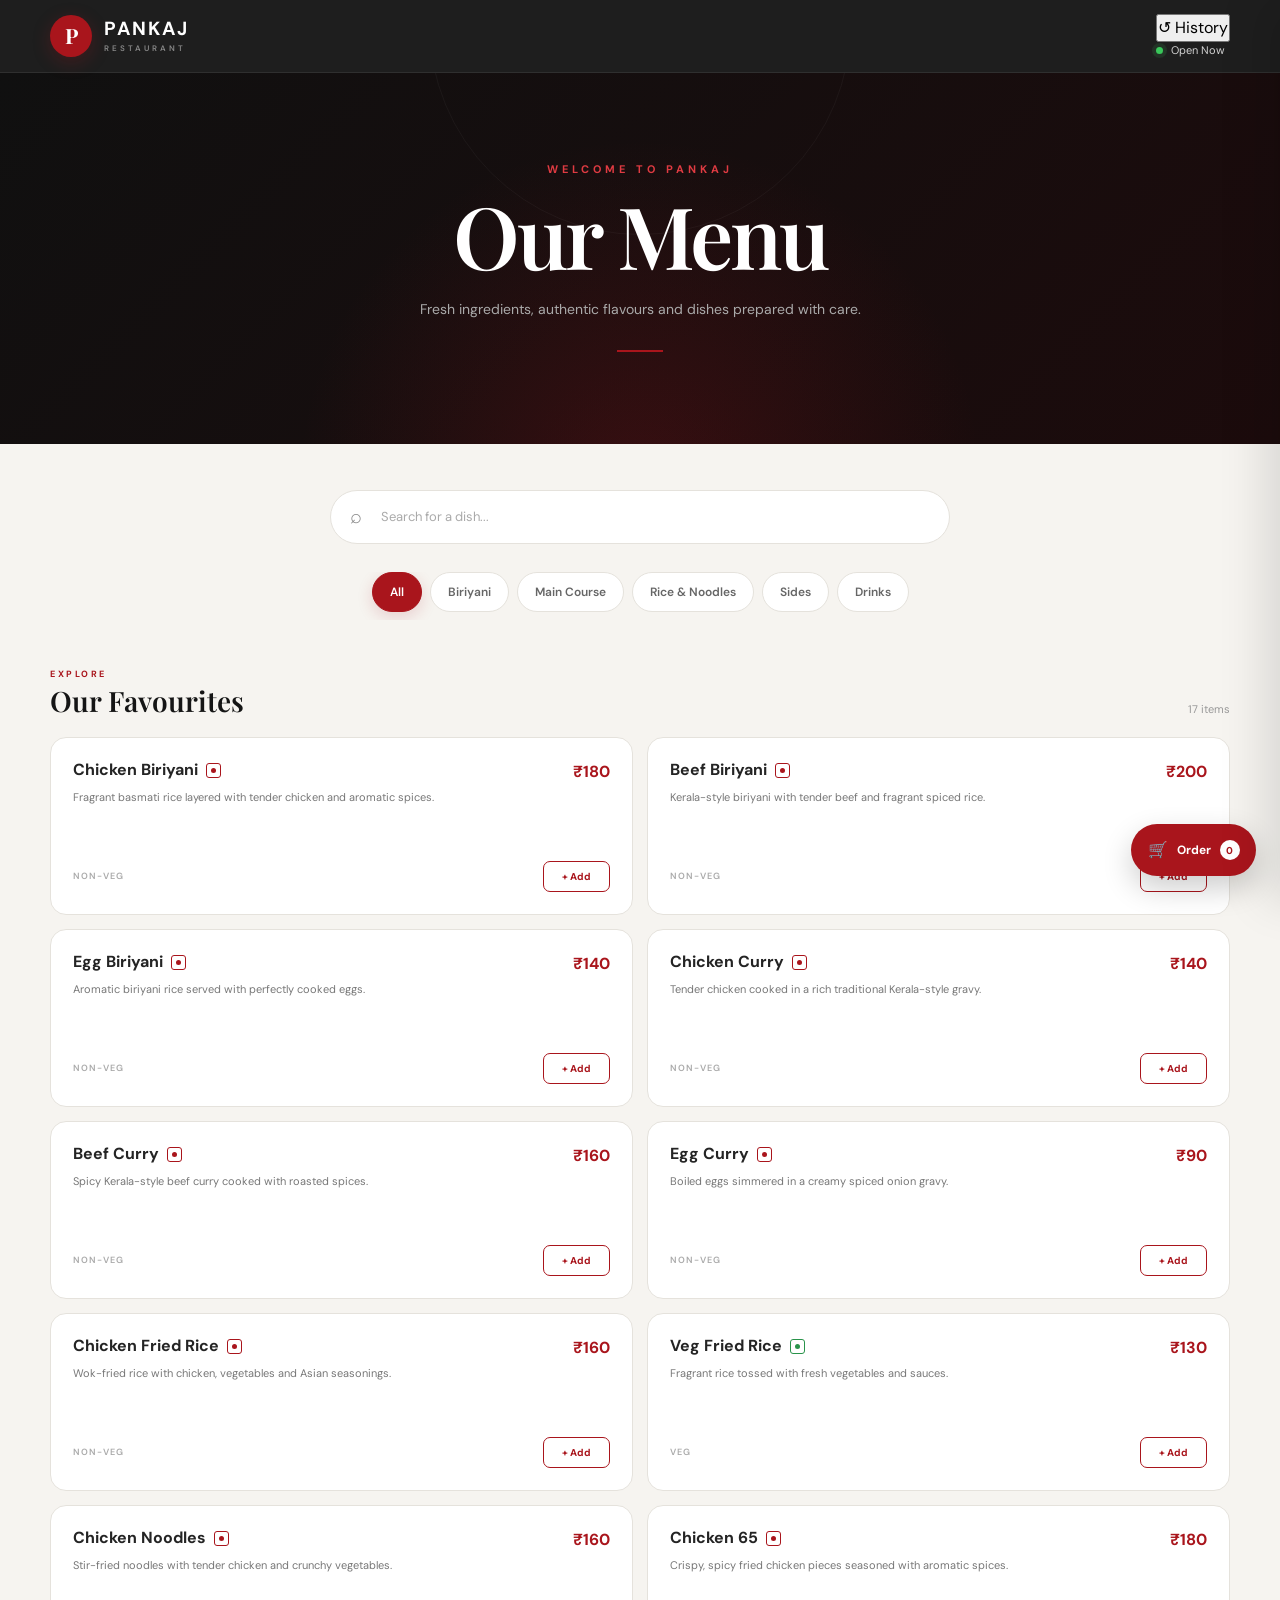
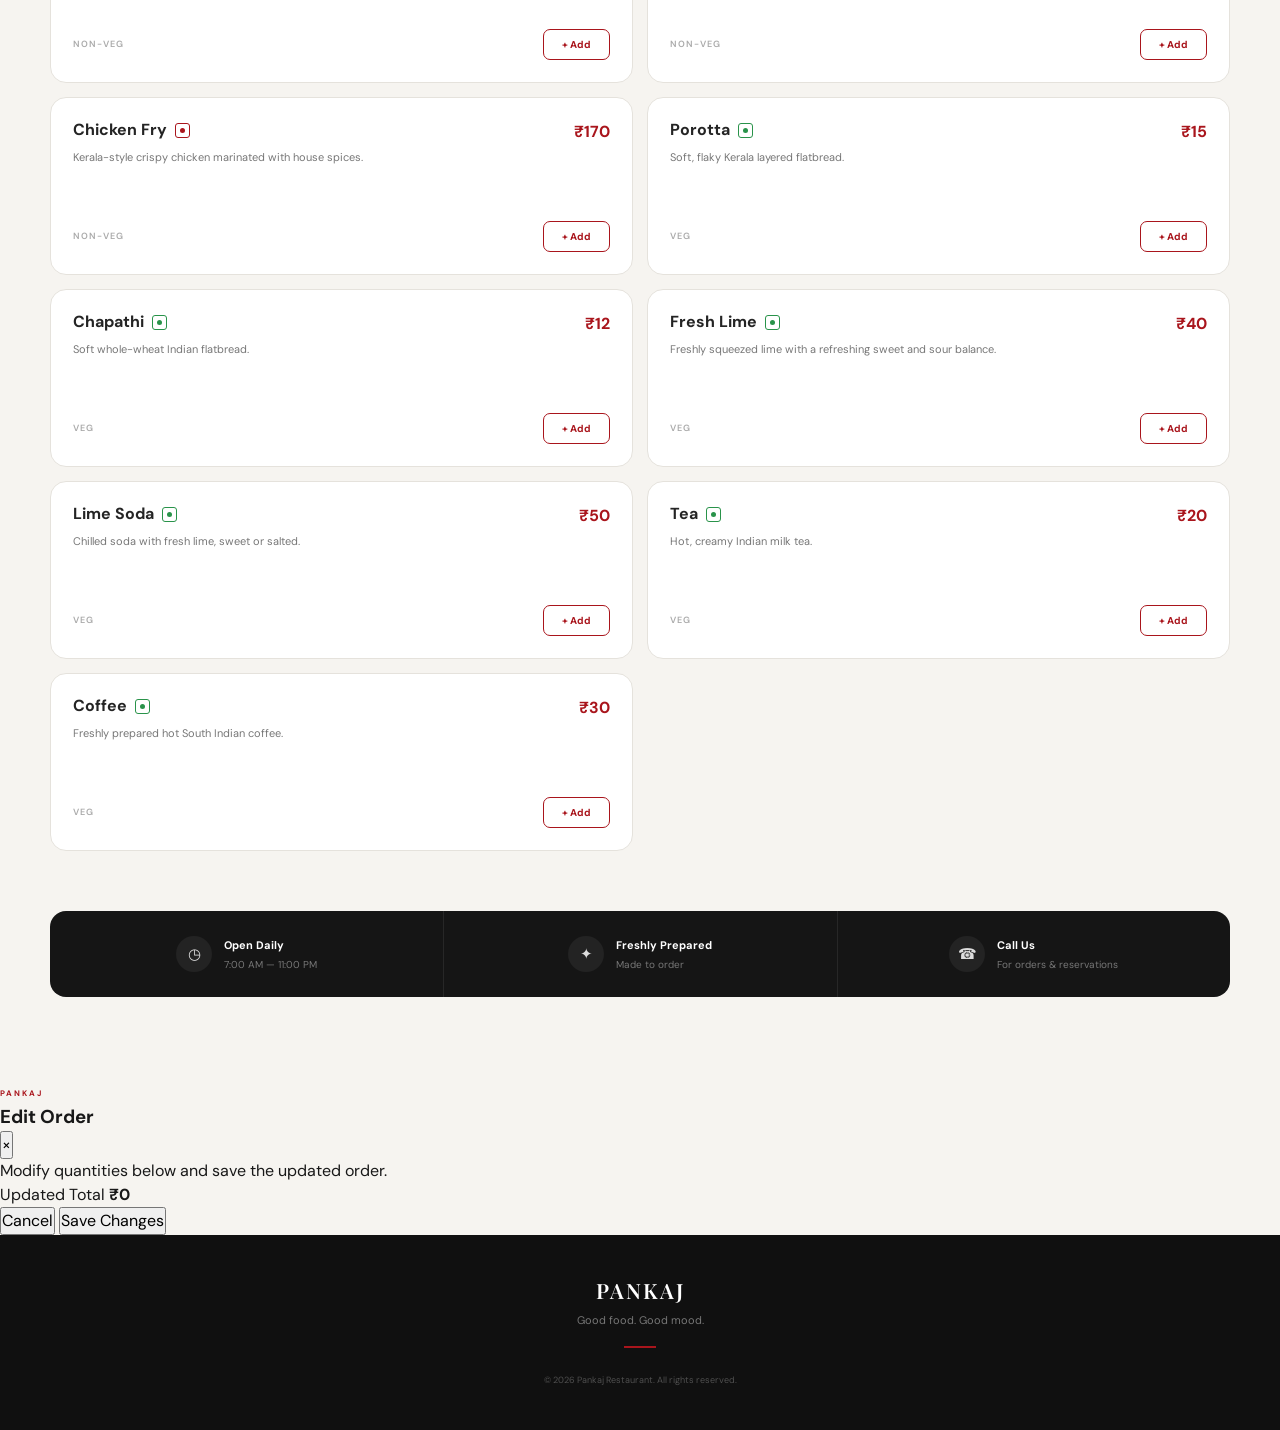
==== commit d2ecda44: "Update index.html" ====
--- a/index.html
+++ b/index.html
@@ -17,7 +17,7 @@
 
     <meta
         name="description"
-        content="Pankaj Restaurant Menu"
+        content="Pankaj Restaurant Menu and Order System"
     >
 
     <title>Pankaj Restaurant | Menu</title>
@@ -44,6 +44,7 @@
             <a
                 href="#"
                 class="brand"
+                id="brandHome"
             >
 
                 <div class="brand-mark">
@@ -65,11 +66,30 @@
             </a>
 
 
-            <div class="open-status">
-
-                <span class="status-dot"></span>
-
-                Open Now
+            <div class="header-actions">
+
+                <button
+                    type="button"
+                    class="history-nav-btn"
+                    id="historyButton"
+                >
+
+                    <span>
+                        ↺
+                    </span>
+
+                    History
+
+                </button>
+
+
+                <div class="open-status">
+
+                    <span class="status-dot"></span>
+
+                    Open Now
+
+                </div>
 
             </div>
 
@@ -80,1230 +100,1386 @@
 
 
     <!-- =================================
-         HERO
+         HOME PAGE
     ================================== -->
 
-    <section class="hero">
-
-        <div class="hero-content">
-
-            <p class="hero-label">
-                WELCOME TO PANKAJ
-            </p>
-
-            <h2>
-                Our Menu
-            </h2>
-
-            <p class="hero-description">
-                Fresh ingredients, authentic flavours
-                and dishes prepared with care.
-            </p>
-
-            <div class="hero-divider"></div>
+    <div id="homePage">
+
+
+        <!-- =================================
+             HERO
+        ================================== -->
+
+        <section class="hero">
+
+            <div class="hero-content">
+
+                <p class="hero-label">
+                    WELCOME TO PANKAJ
+                </p>
+
+                <h2>
+                    Our Menu
+                </h2>
+
+                <p class="hero-description">
+                    Fresh ingredients, authentic flavours
+                    and dishes prepared with care.
+                </p>
+
+                <div class="hero-divider"></div>
+
+            </div>
+
+        </section>
+
+
+
+        <!-- =================================
+             MAIN
+        ================================== -->
+
+        <main class="container main">
+
+
+            <!-- SEARCH -->
+
+            <div class="search-box">
+
+                <span class="search-icon">
+                    ⌕
+                </span>
+
+                <input
+                    type="search"
+                    id="searchInput"
+                    placeholder="Search for a dish..."
+                    autocomplete="off"
+                >
+
+            </div>
+
+
+
+            <!-- CATEGORY FILTER -->
+
+            <nav
+                class="categories"
+                aria-label="Menu categories"
+            >
+
+                <button
+                    type="button"
+                    class="category-btn active"
+                    data-category="all"
+                >
+                    All
+                </button>
+
+                <button
+                    type="button"
+                    class="category-btn"
+                    data-category="biriyani"
+                >
+                    Biriyani
+                </button>
+
+                <button
+                    type="button"
+                    class="category-btn"
+                    data-category="main-course"
+                >
+                    Main Course
+                </button>
+
+                <button
+                    type="button"
+                    class="category-btn"
+                    data-category="rice"
+                >
+                    Rice & Noodles
+                </button>
+
+                <button
+                    type="button"
+                    class="category-btn"
+                    data-category="sides"
+                >
+                    Sides
+                </button>
+
+                <button
+                    type="button"
+                    class="category-btn"
+                    data-category="drinks"
+                >
+                    Drinks
+                </button>
+
+            </nav>
+
+
+
+            <!-- MENU HEADING -->
+
+            <div class="menu-heading">
+
+                <div>
+
+                    <span class="eyebrow">
+                        EXPLORE
+                    </span>
+
+                    <h3>
+                        Our Favourites
+                    </h3>
+
+                </div>
+
+                <span
+                    class="item-count"
+                    id="itemCount"
+                >
+                    15 items
+                </span>
+
+            </div>
+
+
+
+            <!-- =================================
+                 MENU GRID
+            ================================== -->
+
+            <section
+                class="menu-grid"
+                id="menuGrid"
+            >
+
+
+                <!-- CHICKEN BIRIYANI -->
+
+                <article
+                    class="menu-card"
+                    data-category="biriyani"
+                    data-name="chicken biriyani"
+                >
+
+                    <div class="menu-card-top">
+
+                        <div class="menu-info">
+
+                            <div class="item-title-row">
+
+                                <h4>
+                                    Chicken Biriyani
+                                </h4>
+
+                                <span class="food-type nonveg">
+                                    <span></span>
+                                </span>
+
+                            </div>
+
+                            <p>
+                                Fragrant basmati rice layered
+                                with tender chicken and aromatic spices.
+                            </p>
+
+                        </div>
+
+                        <strong class="price">
+                            ₹180
+                        </strong>
+
+                    </div>
+
+
+                    <div class="menu-card-bottom">
+
+                        <span class="item-type">
+                            Non-Veg
+                        </span>
+
+                        <button
+                            type="button"
+                            class="add-cart-btn"
+                            data-name="Chicken Biriyani"
+                            data-price="180"
+                        >
+                            + Add
+                        </button>
+
+                    </div>
+
+                </article>
+
+
+
+                <!-- BEEF BIRIYANI -->
+
+                <article
+                    class="menu-card"
+                    data-category="biriyani"
+                    data-name="beef biriyani"
+                >
+
+                    <div class="menu-card-top">
+
+                        <div class="menu-info">
+
+                            <div class="item-title-row">
+
+                                <h4>
+                                    Beef Biriyani
+                                </h4>
+
+                                <span class="food-type nonveg">
+                                    <span></span>
+                                </span>
+
+                            </div>
+
+                            <p>
+                                Kerala-style biriyani with tender
+                                beef and fragrant spiced rice.
+                            </p>
+
+                        </div>
+
+                        <strong class="price">
+                            ₹200
+                        </strong>
+
+                    </div>
+
+
+                    <div class="menu-card-bottom">
+
+                        <span class="item-type">
+                            Non-Veg
+                        </span>
+
+                        <button
+                            type="button"
+                            class="add-cart-btn"
+                            data-name="Beef Biriyani"
+                            data-price="200"
+                        >
+                            + Add
+                        </button>
+
+                    </div>
+
+                </article>
+
+
+
+                <!-- EGG BIRIYANI -->
+
+                <article
+                    class="menu-card"
+                    data-category="biriyani"
+                    data-name="egg biriyani"
+                >
+
+                    <div class="menu-card-top">
+
+                        <div class="menu-info">
+
+                            <div class="item-title-row">
+
+                                <h4>
+                                    Egg Biriyani
+                                </h4>
+
+                                <span class="food-type nonveg">
+                                    <span></span>
+                                </span>
+
+                            </div>
+
+                            <p>
+                                Aromatic biriyani rice served
+                                with perfectly cooked eggs.
+                            </p>
+
+                        </div>
+
+                        <strong class="price">
+                            ₹140
+                        </strong>
+
+                    </div>
+
+
+                    <div class="menu-card-bottom">
+
+                        <span class="item-type">
+                            Non-Veg
+                        </span>
+
+                        <button
+                            type="button"
+                            class="add-cart-btn"
+                            data-name="Egg Biriyani"
+                            data-price="140"
+                        >
+                            + Add
+                        </button>
+
+                    </div>
+
+                </article>
+
+
+
+                <!-- CHICKEN CURRY -->
+
+                <article
+                    class="menu-card"
+                    data-category="main-course"
+                    data-name="chicken curry"
+                >
+
+                    <div class="menu-card-top">
+
+                        <div class="menu-info">
+
+                            <div class="item-title-row">
+
+                                <h4>
+                                    Chicken Curry
+                                </h4>
+
+                                <span class="food-type nonveg">
+                                    <span></span>
+                                </span>
+
+                            </div>
+
+                            <p>
+                                Tender chicken cooked in a rich
+                                traditional Kerala-style gravy.
+                            </p>
+
+                        </div>
+
+                        <strong class="price">
+                            ₹140
+                        </strong>
+
+                    </div>
+
+
+                    <div class="menu-card-bottom">
+
+                        <span class="item-type">
+                            Non-Veg
+                        </span>
+
+                        <button
+                            type="button"
+                            class="add-cart-btn"
+                            data-name="Chicken Curry"
+                            data-price="140"
+                        >
+                            + Add
+                        </button>
+
+                    </div>
+
+                </article>
+
+
+
+                <!-- BEEF CURRY -->
+
+                <article
+                    class="menu-card"
+                    data-category="main-course"
+                    data-name="beef curry"
+                >
+
+                    <div class="menu-card-top">
+
+                        <div class="menu-info">
+
+                            <div class="item-title-row">
+
+                                <h4>
+                                    Beef Curry
+                                </h4>
+
+                                <span class="food-type nonveg">
+                                    <span></span>
+                                </span>
+
+                            </div>
+
+                            <p>
+                                Spicy Kerala-style beef curry
+                                cooked with roasted spices.
+                            </p>
+
+                        </div>
+
+                        <strong class="price">
+                            ₹160
+                        </strong>
+
+                    </div>
+
+
+                    <div class="menu-card-bottom">
+
+                        <span class="item-type">
+                            Non-Veg
+                        </span>
+
+                        <button
+                            type="button"
+                            class="add-cart-btn"
+                            data-name="Beef Curry"
+                            data-price="160"
+                        >
+                            + Add
+                        </button>
+
+                    </div>
+
+                </article>
+
+
+
+                <!-- EGG CURRY -->
+
+                <article
+                    class="menu-card"
+                    data-category="main-course"
+                    data-name="egg curry"
+                >
+
+                    <div class="menu-card-top">
+
+                        <div class="menu-info">
+
+                            <div class="item-title-row">
+
+                                <h4>
+                                    Egg Curry
+                                </h4>
+
+                                <span class="food-type nonveg">
+                                    <span></span>
+                                </span>
+
+                            </div>
+
+                            <p>
+                                Boiled eggs simmered in a creamy
+                                spiced onion gravy.
+                            </p>
+
+                        </div>
+
+                        <strong class="price">
+                            ₹90
+                        </strong>
+
+                    </div>
+
+
+                    <div class="menu-card-bottom">
+
+                        <span class="item-type">
+                            Non-Veg
+                        </span>
+
+                        <button
+                            type="button"
+                            class="add-cart-btn"
+                            data-name="Egg Curry"
+                            data-price="90"
+                        >
+                            + Add
+                        </button>
+
+                    </div>
+
+                </article>
+
+
+
+                <!-- CHICKEN FRIED RICE -->
+
+                <article
+                    class="menu-card"
+                    data-category="rice"
+                    data-name="chicken fried rice"
+                >
+
+                    <div class="menu-card-top">
+
+                        <div class="menu-info">
+
+                            <div class="item-title-row">
+
+                                <h4>
+                                    Chicken Fried Rice
+                                </h4>
+
+                                <span class="food-type nonveg">
+                                    <span></span>
+                                </span>
+
+                            </div>
+
+                            <p>
+                                Wok-fried rice with chicken,
+                                vegetables and Asian seasonings.
+                            </p>
+
+                        </div>
+
+                        <strong class="price">
+                            ₹160
+                        </strong>
+
+                    </div>
+
+
+                    <div class="menu-card-bottom">
+
+                        <span class="item-type">
+                            Non-Veg
+                        </span>
+
+                        <button
+                            type="button"
+                            class="add-cart-btn"
+                            data-name="Chicken Fried Rice"
+                            data-price="160"
+                        >
+                            + Add
+                        </button>
+
+                    </div>
+
+                </article>
+
+
+
+                <!-- VEG FRIED RICE -->
+
+                <article
+                    class="menu-card"
+                    data-category="rice"
+                    data-name="veg fried rice"
+                >
+
+                    <div class="menu-card-top">
+
+                        <div class="menu-info">
+
+                            <div class="item-title-row">
+
+                                <h4>
+                                    Veg Fried Rice
+                                </h4>
+
+                                <span class="food-type veg">
+                                    <span></span>
+                                </span>
+
+                            </div>
+
+                            <p>
+                                Fragrant rice tossed with fresh
+                                vegetables and sauces.
+                            </p>
+
+                        </div>
+
+                        <strong class="price">
+                            ₹130
+                        </strong>
+
+                    </div>
+
+
+                    <div class="menu-card-bottom">
+
+                        <span class="item-type">
+                            Veg
+                        </span>
+
+                        <button
+                            type="button"
+                            class="add-cart-btn"
+                            data-name="Veg Fried Rice"
+                            data-price="130"
+                        >
+                            + Add
+                        </button>
+
+                    </div>
+
+                </article>
+
+
+
+                <!-- CHICKEN NOODLES -->
+
+                <article
+                    class="menu-card"
+                    data-category="rice"
+                    data-name="chicken noodles"
+                >
+
+                    <div class="menu-card-top">
+
+                        <div class="menu-info">
+
+                            <div class="item-title-row">
+
+                                <h4>
+                                    Chicken Noodles
+                                </h4>
+
+                                <span class="food-type nonveg">
+                                    <span></span>
+                                </span>
+
+                            </div>
+
+                            <p>
+                                Stir-fried noodles with tender
+                                chicken and crunchy vegetables.
+                            </p>
+
+                        </div>
+
+                        <strong class="price">
+                            ₹160
+                        </strong>
+
+                    </div>
+
+
+                    <div class="menu-card-bottom">
+
+                        <span class="item-type">
+                            Non-Veg
+                        </span>
+
+                        <button
+                            type="button"
+                            class="add-cart-btn"
+                            data-name="Chicken Noodles"
+                            data-price="160"
+                        >
+                            + Add
+                        </button>
+
+                    </div>
+
+                </article>
+
+
+
+                <!-- CHICKEN 65 -->
+
+                <article
+                    class="menu-card"
+                    data-category="sides"
+                    data-name="chicken 65"
+                >
+
+                    <div class="menu-card-top">
+
+                        <div class="menu-info">
+
+                            <div class="item-title-row">
+
+                                <h4>
+                                    Chicken 65
+                                </h4>
+
+                                <span class="food-type nonveg">
+                                    <span></span>
+                                </span>
+
+                            </div>
+
+                            <p>
+                                Crispy, spicy fried chicken pieces
+                                seasoned with aromatic spices.
+                            </p>
+
+                        </div>
+
+                        <strong class="price">
+                            ₹180
+                        </strong>
+
+                    </div>
+
+
+                    <div class="menu-card-bottom">
+
+                        <span class="item-type">
+                            Non-Veg
+                        </span>
+
+                        <button
+                            type="button"
+                            class="add-cart-btn"
+                            data-name="Chicken 65"
+                            data-price="180"
+                        >
+                            + Add
+                        </button>
+
+                    </div>
+
+                </article>
+
+
+
+                <!-- CHICKEN FRY -->
+
+                <article
+                    class="menu-card"
+                    data-category="sides"
+                    data-name="chicken fry"
+                >
+
+                    <div class="menu-card-top">
+
+                        <div class="menu-info">
+
+                            <div class="item-title-row">
+
+                                <h4>
+                                    Chicken Fry
+                                </h4>
+
+                                <span class="food-type nonveg">
+                                    <span></span>
+                                </span>
+
+                            </div>
+
+                            <p>
+                                Kerala-style crispy chicken
+                                marinated with house spices.
+                            </p>
+
+                        </div>
+
+                        <strong class="price">
+                            ₹170
+                        </strong>
+
+                    </div>
+
+
+                    <div class="menu-card-bottom">
+
+                        <span class="item-type">
+                            Non-Veg
+                        </span>
+
+                        <button
+                            type="button"
+                            class="add-cart-btn"
+                            data-name="Chicken Fry"
+                            data-price="170"
+                        >
+                            + Add
+                        </button>
+
+                    </div>
+
+                </article>
+
+
+
+                <!-- POROTTA -->
+
+                <article
+                    class="menu-card"
+                    data-category="sides"
+                    data-name="porotta"
+                >
+
+                    <div class="menu-card-top">
+
+                        <div class="menu-info">
+
+                            <div class="item-title-row">
+
+                                <h4>
+                                    Porotta
+                                </h4>
+
+                                <span class="food-type veg">
+                                    <span></span>
+                                </span>
+
+                            </div>
+
+                            <p>
+                                Soft, flaky Kerala layered
+                                flatbread.
+                            </p>
+
+                        </div>
+
+                        <strong class="price">
+                            ₹15
+                        </strong>
+
+                    </div>
+
+
+                    <div class="menu-card-bottom">
+
+                        <span class="item-type">
+                            Veg
+                        </span>
+
+                        <button
+                            type="button"
+                            class="add-cart-btn"
+                            data-name="Porotta"
+                            data-price="15"
+                        >
+                            + Add
+                        </button>
+
+                    </div>
+
+                </article>
+
+
+
+                <!-- CHAPATHI -->
+
+                <article
+                    class="menu-card"
+                    data-category="sides"
+                    data-name="chapathi"
+                >
+
+                    <div class="menu-card-top">
+
+                        <div class="menu-info">
+
+                            <div class="item-title-row">
+
+                                <h4>
+                                    Chapathi
+                                </h4>
+
+                                <span class="food-type veg">
+                                    <span></span>
+                                </span>
+
+                            </div>
+
+                            <p>
+                                Soft whole-wheat Indian
+                                flatbread.
+                            </p>
+
+                        </div>
+
+                        <strong class="price">
+                            ₹12
+                        </strong>
+
+                    </div>
+
+
+                    <div class="menu-card-bottom">
+
+                        <span class="item-type">
+                            Veg
+                        </span>
+
+                        <button
+                            type="button"
+                            class="add-cart-btn"
+                            data-name="Chapathi"
+                            data-price="12"
+                        >
+                            + Add
+                        </button>
+
+                    </div>
+
+                </article>
+
+
+
+                <!-- FRESH LIME -->
+
+                <article
+                    class="menu-card"
+                    data-category="drinks"
+                    data-name="fresh lime"
+                >
+
+                    <div class="menu-card-top">
+
+                        <div class="menu-info">
+
+                            <div class="item-title-row">
+
+                                <h4>
+                                    Fresh Lime
+                                </h4>
+
+                                <span class="food-type veg">
+                                    <span></span>
+                                </span>
+
+                            </div>
+
+                            <p>
+                                Freshly squeezed lime with a
+                                refreshing sweet and sour balance.
+                            </p>
+
+                        </div>
+
+                        <strong class="price">
+                            ₹40
+                        </strong>
+
+                    </div>
+
+
+                    <div class="menu-card-bottom">
+
+                        <span class="item-type">
+                            Veg
+                        </span>
+
+                        <button
+                            type="button"
+                            class="add-cart-btn"
+                            data-name="Fresh Lime"
+                            data-price="40"
+                        >
+                            + Add
+                        </button>
+
+                    </div>
+
+                </article>
+
+
+
+                <!-- LIME SODA -->
+
+                <article
+                    class="menu-card"
+                    data-category="drinks"
+                    data-name="lime soda"
+                >
+
+                    <div class="menu-card-top">
+
+                        <div class="menu-info">
+
+                            <div class="item-title-row">
+
+                                <h4>
+                                    Lime Soda
+                                </h4>
+
+                                <span class="food-type veg">
+                                    <span></span>
+                                </span>
+
+                            </div>
+
+                            <p>
+                                Chilled soda with fresh lime,
+                                sweet or salted.
+                            </p>
+
+                        </div>
+
+                        <strong class="price">
+                            ₹50
+                        </strong>
+
+                    </div>
+
+
+                    <div class="menu-card-bottom">
+
+                        <span class="item-type">
+                            Veg
+                        </span>
+
+                        <button
+                            type="button"
+                            class="add-cart-btn"
+                            data-name="Lime Soda"
+                            data-price="50"
+                        >
+                            + Add
+                        </button>
+
+                    </div>
+
+                </article>
+
+
+
+                <!-- TEA -->
+
+                <article
+                    class="menu-card"
+                    data-category="drinks"
+                    data-name="tea"
+                >
+
+                    <div class="menu-card-top">
+
+                        <div class="menu-info">
+
+                            <div class="item-title-row">
+
+                                <h4>
+                                    Tea
+                                </h4>
+
+                                <span class="food-type veg">
+                                    <span></span>
+                                </span>
+
+                            </div>
+
+                            <p>
+                                Hot, creamy Indian milk tea.
+                            </p>
+
+                        </div>
+
+                        <strong class="price">
+                            ₹20
+                        </strong>
+
+                    </div>
+
+
+                    <div class="menu-card-bottom">
+
+                        <span class="item-type">
+                            Veg
+                        </span>
+
+                        <button
+                            type="button"
+                            class="add-cart-btn"
+                            data-name="Tea"
+                            data-price="20"
+                        >
+                            + Add
+                        </button>
+
+                    </div>
+
+                </article>
+
+
+
+                <!-- COFFEE -->
+
+                <article
+                    class="menu-card"
+                    data-category="drinks"
+                    data-name="coffee"
+                >
+
+                    <div class="menu-card-top">
+
+                        <div class="menu-info">
+
+                            <div class="item-title-row">
+
+                                <h4>
+                                    Coffee
+                                </h4>
+
+                                <span class="food-type veg">
+                                    <span></span>
+                                </span>
+
+                            </div>
+
+                            <p>
+                                Freshly prepared hot
+                                South Indian coffee.
+                            </p>
+
+                        </div>
+
+                        <strong class="price">
+                            ₹30
+                        </strong>
+
+                    </div>
+
+
+                    <div class="menu-card-bottom">
+
+                        <span class="item-type">
+                            Veg
+                        </span>
+
+                        <button
+                            type="button"
+                            class="add-cart-btn"
+                            data-name="Coffee"
+                            data-price="30"
+                        >
+                            + Add
+                        </button>
+
+                    </div>
+
+                </article>
+
+
+            </section>
+
+
+
+            <!-- EMPTY MENU -->
+
+            <div
+                class="empty-state"
+                id="emptyState"
+            >
+
+                <div class="empty-icon">
+                    🍽
+                </div>
+
+                <h4>
+                    No dishes found
+                </h4>
+
+                <p>
+                    Try searching for another dish.
+                </p>
+
+            </div>
+
+
+
+            <!-- RESTAURANT INFO -->
+
+            <section class="restaurant-info">
+
+                <div class="info-item">
+
+                    <span class="info-icon">
+                        ◷
+                    </span>
+
+                    <div>
+
+                        <strong>
+                            Open Daily
+                        </strong>
+
+                        <span>
+                            7:00 AM — 11:00 PM
+                        </span>
+
+                    </div>
+
+                </div>
+
+
+                <div class="info-item">
+
+                    <span class="info-icon">
+                        ✦
+                    </span>
+
+                    <div>
+
+                        <strong>
+                            Freshly Prepared
+                        </strong>
+
+                        <span>
+                            Made to order
+                        </span>
+
+                    </div>
+
+                </div>
+
+
+                <div class="info-item">
+
+                    <span class="info-icon">
+                        ☎
+                    </span>
+
+                    <div>
+
+                        <strong>
+                            Call Us
+                        </strong>
+
+                        <span>
+                            For orders & reservations
+                        </span>
+
+                    </div>
+
+                </div>
+
+            </section>
+
+        </main>
+
+
+    </div>
+
+
+
+    <!-- =================================
+         ORDER HISTORY PAGE
+    ================================== -->
+
+    <section
+        class="history-page"
+        id="historyPage"
+        hidden
+    >
+
+        <div class="container history-container">
+
+
+            <!-- HISTORY HEADER -->
+
+            <div class="history-page-header">
+
+                <div>
+
+                    <span class="eyebrow">
+                        PANKAJ RESTAURANT
+                    </span>
+
+                    <h2>
+                        Order History
+                    </h2>
+
+                    <p>
+                        Confirmed orders are kept here for reference.
+                    </p>
+
+                </div>
+
+
+                <button
+                    type="button"
+                    class="back-home-btn"
+                    id="backHomeButton"
+                >
+                    ← Back to Menu
+                </button>
+
+            </div>
+
+
+
+            <!-- HISTORY SUMMARY -->
+
+            <div class="history-summary">
+
+                <div class="history-summary-card">
+
+                    <span>
+                        Total Orders
+                    </span>
+
+                    <strong id="historyOrderCount">
+                        0
+                    </strong>
+
+                </div>
+
+
+                <div class="history-summary-card">
+
+                    <span>
+                        Total Sales
+                    </span>
+
+                    <strong id="historySalesTotal">
+                        ₹0
+                    </strong>
+
+                </div>
+
+            </div>
+
+
+
+            <!-- HISTORY LIST -->
+
+            <div
+                class="history-list"
+                id="historyList"
+            ></div>
+
+
+
+            <!-- EMPTY HISTORY -->
+
+            <div
+                class="history-empty"
+                id="historyEmpty"
+            >
+
+                <div class="history-empty-icon">
+                    ↺
+                </div>
+
+                <h3>
+                    No orders yet
+                </h3>
+
+                <p>
+                    Confirmed orders will appear here automatically.
+                </p>
+
+                <button
+                    type="button"
+                    class="history-empty-btn"
+                    id="historyEmptyButton"
+                >
+                    Start New Order
+                </button>
+
+            </div>
 
         </div>
 
     </section>
-
-
-
-    <!-- =================================
-         MAIN
-    ================================== -->
-
-    <main class="container main">
-
-
-        <!-- SEARCH -->
-
-        <div class="search-box">
-
-            <span class="search-icon">
-                ⌕
-            </span>
-
-            <input
-                type="search"
-                id="searchInput"
-                placeholder="Search for a dish..."
-                autocomplete="off"
-            >
-
-        </div>
-
-
-
-        <!-- CATEGORY FILTER -->
-
-        <nav
-            class="categories"
-            aria-label="Menu categories"
-        >
-
-            <button
-                class="category-btn active"
-                data-category="all"
-            >
-                All
-            </button>
-
-            <button
-                class="category-btn"
-                data-category="biriyani"
-            >
-                Biriyani
-            </button>
-
-            <button
-                class="category-btn"
-                data-category="main-course"
-            >
-                Main Course
-            </button>
-
-            <button
-                class="category-btn"
-                data-category="rice"
-            >
-                Rice & Noodles
-            </button>
-
-            <button
-                class="category-btn"
-                data-category="sides"
-            >
-                Sides
-            </button>
-
-            <button
-                class="category-btn"
-                data-category="drinks"
-            >
-                Drinks
-            </button>
-
-        </nav>
-
-
-
-        <!-- MENU HEADING -->
-
-        <div class="menu-heading">
-
-            <div>
-
-                <span class="eyebrow">
-                    EXPLORE
-                </span>
-
-                <h3>
-                    Our Favourites
-                </h3>
-
-            </div>
-
-            <span
-                class="item-count"
-                id="itemCount"
-            >
-                15 items
-            </span>
-
-        </div>
-
-
-
-        <!-- =================================
-             MENU GRID
-        ================================== -->
-
-        <section
-            class="menu-grid"
-            id="menuGrid"
-        >
-
-
-            <!-- CHICKEN BIRIYANI -->
-
-            <article
-                class="menu-card"
-                data-category="biriyani"
-                data-name="chicken biriyani"
-            >
-
-                <div class="menu-card-top">
-
-                    <div class="menu-info">
-
-                        <div class="item-title-row">
-
-                            <h4>
-                                Chicken Biriyani
-                            </h4>
-
-                            <span class="food-type nonveg">
-                                <span></span>
-                            </span>
-
-                        </div>
-
-                        <p>
-                            Fragrant basmati rice layered
-                            with tender chicken and aromatic spices.
-                        </p>
-
-                    </div>
-
-                    <strong class="price">
-                        ₹180
-                    </strong>
-
-                </div>
-
-
-                <div class="menu-card-bottom">
-
-                    <span class="item-type">
-                        Non-Veg
-                    </span>
-
-                    <button
-                        class="add-cart-btn"
-                        data-name="Chicken Biriyani"
-                        data-price="180"
-                    >
-                        + Add
-                    </button>
-
-                </div>
-
-            </article>
-
-
-
-            <!-- BEEF BIRIYANI -->
-
-            <article
-                class="menu-card"
-                data-category="biriyani"
-                data-name="beef biriyani"
-            >
-
-                <div class="menu-card-top">
-
-                    <div class="menu-info">
-
-                        <div class="item-title-row">
-
-                            <h4>
-                                Beef Biriyani
-                            </h4>
-
-                            <span class="food-type nonveg">
-                                <span></span>
-                            </span>
-
-                        </div>
-
-                        <p>
-                            Kerala-style biriyani with tender
-                            beef and fragrant spiced rice.
-                        </p>
-
-                    </div>
-
-                    <strong class="price">
-                        ₹200
-                    </strong>
-
-                </div>
-
-
-                <div class="menu-card-bottom">
-
-                    <span class="item-type">
-                        Non-Veg
-                    </span>
-
-                    <button
-                        class="add-cart-btn"
-                        data-name="Beef Biriyani"
-                        data-price="200"
-                    >
-                        + Add
-                    </button>
-
-                </div>
-
-            </article>
-
-
-
-            <!-- EGG BIRIYANI -->
-
-            <article
-                class="menu-card"
-                data-category="biriyani"
-                data-name="egg biriyani"
-            >
-
-                <div class="menu-card-top">
-
-                    <div class="menu-info">
-
-                        <div class="item-title-row">
-
-                            <h4>
-                                Egg Biriyani
-                            </h4>
-
-                            <span class="food-type nonveg">
-                                <span></span>
-                            </span>
-
-                        </div>
-
-                        <p>
-                            Aromatic biriyani rice served
-                            with perfectly cooked eggs.
-                        </p>
-
-                    </div>
-
-                    <strong class="price">
-                        ₹140
-                    </strong>
-
-                </div>
-
-
-                <div class="menu-card-bottom">
-
-                    <span class="item-type">
-                        Non-Veg
-                    </span>
-
-                    <button
-                        class="add-cart-btn"
-                        data-name="Egg Biriyani"
-                        data-price="140"
-                    >
-                        + Add
-                    </button>
-
-                </div>
-
-            </article>
-
-
-
-            <!-- CHICKEN CURRY -->
-
-            <article
-                class="menu-card"
-                data-category="main-course"
-                data-name="chicken curry"
-            >
-
-                <div class="menu-card-top">
-
-                    <div class="menu-info">
-
-                        <div class="item-title-row">
-
-                            <h4>
-                                Chicken Curry
-                            </h4>
-
-                            <span class="food-type nonveg">
-                                <span></span>
-                            </span>
-
-                        </div>
-
-                        <p>
-                            Tender chicken cooked in a rich
-                            traditional Kerala-style gravy.
-                        </p>
-
-                    </div>
-
-                    <strong class="price">
-                        ₹140
-                    </strong>
-
-                </div>
-
-
-                <div class="menu-card-bottom">
-
-                    <span class="item-type">
-                        Non-Veg
-                    </span>
-
-                    <button
-                        class="add-cart-btn"
-                        data-name="Chicken Curry"
-                        data-price="140"
-                    >
-                        + Add
-                    </button>
-
-                </div>
-
-            </article>
-
-
-
-            <!-- BEEF CURRY -->
-
-            <article
-                class="menu-card"
-                data-category="main-course"
-                data-name="beef curry"
-            >
-
-                <div class="menu-card-top">
-
-                    <div class="menu-info">
-
-                        <div class="item-title-row">
-
-                            <h4>
-                                Beef Curry
-                            </h4>
-
-                            <span class="food-type nonveg">
-                                <span></span>
-                            </span>
-
-                        </div>
-
-                        <p>
-                            Spicy Kerala-style beef curry
-                            cooked with roasted spices.
-                        </p>
-
-                    </div>
-
-                    <strong class="price">
-                        ₹160
-                    </strong>
-
-                </div>
-
-
-                <div class="menu-card-bottom">
-
-                    <span class="item-type">
-                        Non-Veg
-                    </span>
-
-                    <button
-                        class="add-cart-btn"
-                        data-name="Beef Curry"
-                        data-price="160"
-                    >
-                        + Add
-                    </button>
-
-                </div>
-
-            </article>
-
-
-
-            <!-- EGG CURRY -->
-
-            <article
-                class="menu-card"
-                data-category="main-course"
-                data-name="egg curry"
-            >
-
-                <div class="menu-card-top">
-
-                    <div class="menu-info">
-
-                        <div class="item-title-row">
-
-                            <h4>
-                                Egg Curry
-                            </h4>
-
-                            <span class="food-type nonveg">
-                                <span></span>
-                            </span>
-
-                        </div>
-
-                        <p>
-                            Boiled eggs simmered in a creamy
-                            spiced onion gravy.
-                        </p>
-
-                    </div>
-
-                    <strong class="price">
-                        ₹90
-                    </strong>
-
-                </div>
-
-
-                <div class="menu-card-bottom">
-
-                    <span class="item-type">
-                        Non-Veg
-                    </span>
-
-                    <button
-                        class="add-cart-btn"
-                        data-name="Egg Curry"
-                        data-price="90"
-                    >
-                        + Add
-                    </button>
-
-                </div>
-
-            </article>
-
-
-
-            <!-- CHICKEN FRIED RICE -->
-
-            <article
-                class="menu-card"
-                data-category="rice"
-                data-name="chicken fried rice"
-            >
-
-                <div class="menu-card-top">
-
-                    <div class="menu-info">
-
-                        <div class="item-title-row">
-
-                            <h4>
-                                Chicken Fried Rice
-                            </h4>
-
-                            <span class="food-type nonveg">
-                                <span></span>
-                            </span>
-
-                        </div>
-
-                        <p>
-                            Wok-fried rice with chicken,
-                            vegetables and Asian seasonings.
-                        </p>
-
-                    </div>
-
-                    <strong class="price">
-                        ₹160
-                    </strong>
-
-                </div>
-
-
-                <div class="menu-card-bottom">
-
-                    <span class="item-type">
-                        Non-Veg
-                    </span>
-
-                    <button
-                        class="add-cart-btn"
-                        data-name="Chicken Fried Rice"
-                        data-price="160"
-                    >
-                        + Add
-                    </button>
-
-                </div>
-
-            </article>
-
-
-
-            <!-- VEG FRIED RICE -->
-
-            <article
-                class="menu-card"
-                data-category="rice"
-                data-name="veg fried rice"
-            >
-
-                <div class="menu-card-top">
-
-                    <div class="menu-info">
-
-                        <div class="item-title-row">
-
-                            <h4>
-                                Veg Fried Rice
-                            </h4>
-
-                            <span class="food-type veg">
-                                <span></span>
-                            </span>
-
-                        </div>
-
-                        <p>
-                            Fragrant rice tossed with fresh
-                            vegetables and sauces.
-                        </p>
-
-                    </div>
-
-                    <strong class="price">
-                        ₹130
-                    </strong>
-
-                </div>
-
-
-                <div class="menu-card-bottom">
-
-                    <span class="item-type">
-                        Veg
-                    </span>
-
-                    <button
-                        class="add-cart-btn"
-                        data-name="Veg Fried Rice"
-                        data-price="130"
-                    >
-                        + Add
-                    </button>
-
-                </div>
-
-            </article>
-
-
-
-            <!-- CHICKEN NOODLES -->
-
-            <article
-                class="menu-card"
-                data-category="rice"
-                data-name="chicken noodles"
-            >
-
-                <div class="menu-card-top">
-
-                    <div class="menu-info">
-
-                        <div class="item-title-row">
-
-                            <h4>
-                                Chicken Noodles
-                            </h4>
-
-                            <span class="food-type nonveg">
-                                <span></span>
-                            </span>
-
-                        </div>
-
-                        <p>
-                            Stir-fried noodles with tender
-                            chicken and crunchy vegetables.
-                        </p>
-
-                    </div>
-
-                    <strong class="price">
-                        ₹160
-                    </strong>
-
-                </div>
-
-
-                <div class="menu-card-bottom">
-
-                    <span class="item-type">
-                        Non-Veg
-                    </span>
-
-                    <button
-                        class="add-cart-btn"
-                        data-name="Chicken Noodles"
-                        data-price="160"
-                    >
-                        + Add
-                    </button>
-
-                </div>
-
-            </article>
-
-
-
-            <!-- CHICKEN 65 -->
-
-            <article
-                class="menu-card"
-                data-category="sides"
-                data-name="chicken 65"
-            >
-
-                <div class="menu-card-top">
-
-                    <div class="menu-info">
-
-                        <div class="item-title-row">
-
-                            <h4>
-                                Chicken 65
-                            </h4>
-
-                            <span class="food-type nonveg">
-                                <span></span>
-                            </span>
-
-                        </div>
-
-                        <p>
-                            Crispy, spicy fried chicken pieces
-                            seasoned with aromatic spices.
-                        </p>
-
-                    </div>
-
-                    <strong class="price">
-                        ₹180
-                    </strong>
-
-                </div>
-
-
-                <div class="menu-card-bottom">
-
-                    <span class="item-type">
-                        Non-Veg
-                    </span>
-
-                    <button
-                        class="add-cart-btn"
-                        data-name="Chicken 65"
-                        data-price="180"
-                    >
-                        + Add
-                    </button>
-
-                </div>
-
-            </article>
-
-
-
-            <!-- CHICKEN FRY -->
-
-            <article
-                class="menu-card"
-                data-category="sides"
-                data-name="chicken fry"
-            >
-
-                <div class="menu-card-top">
-
-                    <div class="menu-info">
-
-                        <div class="item-title-row">
-
-                            <h4>
-                                Chicken Fry
-                            </h4>
-
-                            <span class="food-type nonveg">
-                                <span></span>
-                            </span>
-
-                        </div>
-
-                        <p>
-                            Kerala-style crispy chicken
-                            marinated with house spices.
-                        </p>
-
-                    </div>
-
-                    <strong class="price">
-                        ₹170
-                    </strong>
-
-                </div>
-
-
-                <div class="menu-card-bottom">
-
-                    <span class="item-type">
-                        Non-Veg
-                    </span>
-
-                    <button
-                        class="add-cart-btn"
-                        data-name="Chicken Fry"
-                        data-price="170"
-                    >
-                        + Add
-                    </button>
-
-                </div>
-
-            </article>
-
-
-
-            <!-- POROTTA -->
-
-            <article
-                class="menu-card"
-                data-category="sides"
-                data-name="porotta"
-            >
-
-                <div class="menu-card-top">
-
-                    <div class="menu-info">
-
-                        <div class="item-title-row">
-
-                            <h4>
-                                Porotta
-                            </h4>
-
-                            <span class="food-type veg">
-                                <span></span>
-                            </span>
-
-                        </div>
-
-                        <p>
-                            Soft, flaky Kerala layered
-                            flatbread.
-                        </p>
-
-                    </div>
-
-                    <strong class="price">
-                        ₹15
-                    </strong>
-
-                </div>
-
-
-                <div class="menu-card-bottom">
-
-                    <span class="item-type">
-                        Veg
-                    </span>
-
-                    <button
-                        class="add-cart-btn"
-                        data-name="Porotta"
-                        data-price="15"
-                    >
-                        + Add
-                    </button>
-
-                </div>
-
-            </article>
-
-
-
-            <!-- CHAPATHI -->
-
-            <article
-                class="menu-card"
-                data-category="sides"
-                data-name="chapathi"
-            >
-
-                <div class="menu-card-top">
-
-                    <div class="menu-info">
-
-                        <div class="item-title-row">
-
-                            <h4>
-                                Chapathi
-                            </h4>
-
-                            <span class="food-type veg">
-                                <span></span>
-                            </span>
-
-                        </div>
-
-                        <p>
-                            Soft whole-wheat Indian
-                            flatbread.
-                        </p>
-
-                    </div>
-
-                    <strong class="price">
-                        ₹12
-                    </strong>
-
-                </div>
-
-
-                <div class="menu-card-bottom">
-
-                    <span class="item-type">
-                        Veg
-                    </span>
-
-                    <button
-                        class="add-cart-btn"
-                        data-name="Chapathi"
-                        data-price="12"
-                    >
-                        + Add
-                    </button>
-
-                </div>
-
-            </article>
-
-
-
-            <!-- FRESH LIME -->
-
-            <article
-                class="menu-card"
-                data-category="drinks"
-                data-name="fresh lime"
-            >
-
-                <div class="menu-card-top">
-
-                    <div class="menu-info">
-
-                        <div class="item-title-row">
-
-                            <h4>
-                                Fresh Lime
-                            </h4>
-
-                            <span class="food-type veg">
-                                <span></span>
-                            </span>
-
-                        </div>
-
-                        <p>
-                            Freshly squeezed lime with a
-                            refreshing sweet and sour balance.
-                        </p>
-
-                    </div>
-
-                    <strong class="price">
-                        ₹40
-                    </strong>
-
-                </div>
-
-
-                <div class="menu-card-bottom">
-
-                    <span class="item-type">
-                        Veg
-                    </span>
-
-                    <button
-                        class="add-cart-btn"
-                        data-name="Fresh Lime"
-                        data-price="40"
-                    >
-                        + Add
-                    </button>
-
-                </div>
-
-            </article>
-
-
-
-            <!-- LIME SODA -->
-
-            <article
-                class="menu-card"
-                data-category="drinks"
-                data-name="lime soda"
-            >
-
-                <div class="menu-card-top">
-
-                    <div class="menu-info">
-
-                        <div class="item-title-row">
-
-                            <h4>
-                                Lime Soda
-                            </h4>
-
-                            <span class="food-type veg">
-                                <span></span>
-                            </span>
-
-                        </div>
-
-                        <p>
-                            Chilled soda with fresh lime,
-                            sweet or salted.
-                        </p>
-
-                    </div>
-
-                    <strong class="price">
-                        ₹50
-                    </strong>
-
-                </div>
-
-
-                <div class="menu-card-bottom">
-
-                    <span class="item-type">
-                        Veg
-                    </span>
-
-                    <button
-                        class="add-cart-btn"
-                        data-name="Lime Soda"
-                        data-price="50"
-                    >
-                        + Add
-                    </button>
-
-                </div>
-
-            </article>
-
-
-
-            <!-- TEA -->
-
-            <article
-                class="menu-card"
-                data-category="drinks"
-                data-name="tea"
-            >
-
-                <div class="menu-card-top">
-
-                    <div class="menu-info">
-
-                        <div class="item-title-row">
-
-                            <h4>
-                                Tea
-                            </h4>
-
-                            <span class="food-type veg">
-                                <span></span>
-                            </span>
-
-                        </div>
-
-                        <p>
-                            Hot, creamy Indian milk tea.
-                        </p>
-
-                    </div>
-
-                    <strong class="price">
-                        ₹20
-                    </strong>
-
-                </div>
-
-
-                <div class="menu-card-bottom">
-
-                    <span class="item-type">
-                        Veg
-                    </span>
-
-                    <button
-                        class="add-cart-btn"
-                        data-name="Tea"
-                        data-price="20"
-                    >
-                        + Add
-                    </button>
-
-                </div>
-
-            </article>
-
-
-
-            <!-- COFFEE -->
-
-            <article
-                class="menu-card"
-                data-category="drinks"
-                data-name="coffee"
-            >
-
-                <div class="menu-card-top">
-
-                    <div class="menu-info">
-
-                        <div class="item-title-row">
-
-                            <h4>
-                                Coffee
-                            </h4>
-
-                            <span class="food-type veg">
-                                <span></span>
-                            </span>
-
-                        </div>
-
-                        <p>
-                            Freshly prepared hot
-                            South Indian coffee.
-                        </p>
-
-                    </div>
-
-                    <strong class="price">
-                        ₹30
-                    </strong>
-
-                </div>
-
-
-                <div class="menu-card-bottom">
-
-                    <span class="item-type">
-                        Veg
-                    </span>
-
-                    <button
-                        class="add-cart-btn"
-                        data-name="Coffee"
-                        data-price="30"
-                    >
-                        + Add
-                    </button>
-
-                </div>
-
-            </article>
-
-
-        </section>
-
-
-
-        <!-- EMPTY MENU -->
-
-        <div
-            class="empty-state"
-            id="emptyState"
-        >
-
-            <div class="empty-icon">
-                🍽
-            </div>
-
-            <h4>
-                No dishes found
-            </h4>
-
-            <p>
-                Try searching for another dish.
-            </p>
-
-        </div>
-
-
-
-        <!-- RESTAURANT INFO -->
-
-        <section class="restaurant-info">
-
-            <div class="info-item">
-
-                <span class="info-icon">
-                    ◷
-                </span>
-
-                <div>
-
-                    <strong>
-                        Open Daily
-                    </strong>
-
-                    <span>
-                        7:00 AM — 11:00 PM
-                    </span>
-
-                </div>
-
-            </div>
-
-
-            <div class="info-item">
-
-                <span class="info-icon">
-                    ✦
-                </span>
-
-                <div>
-
-                    <strong>
-                        Freshly Prepared
-                    </strong>
-
-                    <span>
-                        Made to order
-                    </span>
-
-                </div>
-
-            </div>
-
-
-            <div class="info-item">
-
-                <span class="info-icon">
-                    ☎
-                </span>
-
-                <div>
-
-                    <strong>
-                        Call Us
-                    </strong>
-
-                    <span>
-                        For orders & reservations
-                    </span>
-
-                </div>
-
-            </div>
-
-        </section>
-
-    </main>
 
 
 
@@ -1312,6 +1488,7 @@
     ================================== -->
 
     <button
+        type="button"
         class="cart-floating"
         id="cartButton"
         aria-label="Open order cart"
@@ -1373,6 +1550,7 @@
 
 
             <button
+                type="button"
                 class="cart-close"
                 id="cartClose"
                 aria-label="Close cart"
@@ -1434,11 +1612,12 @@
 
 
             <button
+                type="button"
                 class="place-order-btn"
                 id="placeOrder"
                 disabled
             >
-                Place Order
+                Confirm Order
             </button>
 
         </div>
@@ -1456,6 +1635,7 @@
         id="orderModal"
         role="dialog"
         aria-modal="true"
+        aria-labelledby="orderModalTitle"
     >
 
         <div class="order-modal-content">
@@ -1468,14 +1648,26 @@
                 PANKAJ RESTAURANT
             </span>
 
-            <h3>
+            <h3 id="orderModalTitle">
                 Order Confirmed
             </h3>
 
-            <p>
+            <p id="orderModalMessage">
                 The order has been placed successfully.
             </p>
 
+
+            <!-- ORDER ID -->
+
+            <div
+                class="confirmed-order-id"
+                id="confirmedOrderId"
+            >
+                Order #PK-000000
+            </div>
+
+
+            <!-- CONFIRMED ITEMS -->
 
             <div
                 class="confirmed-order"
@@ -1483,6 +1675,8 @@
             ></div>
 
 
+            <!-- TOTAL -->
+
             <div class="confirmed-total">
 
                 <span>
@@ -1496,12 +1690,26 @@
             </div>
 
 
-            <button
-                class="new-order-btn"
-                id="newOrder"
-            >
-                New Order
-            </button>
+            <div class="confirmation-actions">
+
+                <button
+                    type="button"
+                    class="new-order-btn"
+                    id="newOrder"
+                >
+                    New Order
+                </button>
+
+
+                <button
+                    type="button"
+                    class="view-history-btn"
+                    id="viewHistoryFromModal"
+                >
+                    View History
+                </button>
+
+            </div>
 
         </div>
 
@@ -1509,7 +1717,110 @@
 
 
 
-    <!-- FOOTER -->
+    <!-- =================================
+         EDIT HISTORY ORDER MODAL
+    ================================== -->
+
+    <div
+        class="edit-order-modal"
+        id="editOrderModal"
+        role="dialog"
+        aria-modal="true"
+        aria-labelledby="editOrderTitle"
+    >
+
+        <div class="edit-order-content">
+
+            <div class="edit-order-header">
+
+                <div>
+
+                    <span class="cart-eyebrow">
+                        PANKAJ
+                    </span>
+
+                    <h3 id="editOrderTitle">
+                        Edit Order
+                    </h3>
+
+                </div>
+
+
+                <button
+                    type="button"
+                    class="edit-close"
+                    id="editOrderClose"
+                    aria-label="Close edit order"
+                >
+                    ×
+                </button>
+
+            </div>
+
+
+
+            <p class="edit-order-note">
+                Modify quantities below and save the updated order.
+            </p>
+
+
+
+            <!-- EDIT ITEMS -->
+
+            <div
+                class="edit-order-items"
+                id="editOrderItems"
+            ></div>
+
+
+
+            <!-- EDIT TOTAL -->
+
+            <div class="edit-total-row">
+
+                <span>
+                    Updated Total
+                </span>
+
+                <strong id="editOrderTotal">
+                    ₹0
+                </strong>
+
+            </div>
+
+
+
+            <!-- EDIT ACTIONS -->
+
+            <div class="edit-order-actions">
+
+                <button
+                    type="button"
+                    class="cancel-edit-btn"
+                    id="cancelEditOrder"
+                >
+                    Cancel
+                </button>
+
+                <button
+                    type="button"
+                    class="save-edit-btn"
+                    id="saveEditOrder"
+                >
+                    Save Changes
+                </button>
+
+            </div>
+
+        </div>
+
+    </div>
+
+
+
+    <!-- =================================
+         FOOTER
+    ================================== -->
 
     <footer class="footer">
 
--- a/style.css
+++ b/style.css
@@ -1,4 +1,6 @@
-@import url('https://fonts.googleapis.com/css2?family=DM+Sans:wght@400;500;600;700&family=Playfair+Display:wght@500;600;700&display=swap');
+@import url(
+    'https://fonts.googleapis.com/css2?family=DM+Sans:wght@400;500;600;700&family=Playfair+Display:wght@500;600;700&display=swap'
+);
 
 
 /* =========================================
@@ -17,9 +19,16 @@
 
 body {
     font-family: "DM Sans", sans-serif;
+
     background: #f6f4f0;
+
     color: #181818;
+
     line-height: 1.5;
+}
+
+body.no-scroll {
+    overflow: hidden;
 }
 
 button,
@@ -42,6 +51,7 @@
 ========================================= */
 
 :root {
+
     --red: #a9151c;
     --red-dark: #7f0d13;
     --red-soft: #fff1f1;
@@ -54,9 +64,13 @@
     --light-text: #999;
 
     --white: #ffffff;
+
     --background: #f6f4f0;
+
     --border: #e5e2dc;
 
+    --green: #29934a;
+
     --radius: 16px;
 
     --container: 1180px;
@@ -68,6 +82,7 @@
 ========================================= */
 
 .container {
+
     width: min(
         calc(100% - 48px),
         var(--container)
@@ -82,58 +97,83 @@
 ========================================= */
 
 .header {
+
     position: sticky;
+
     top: 0;
+
     z-index: 100;
 
-    background: rgba(21, 21, 21, 0.96);
-
-    border-bottom: 1px solid rgba(
-        255,
-        255,
-        255,
-        0.08
+    background: rgba(
+        21,
+        21,
+        21,
+        0.96
     );
 
+    border-bottom:
+        1px solid
+        rgba(
+            255,
+            255,
+            255,
+            0.08
+        );
+
     backdrop-filter: blur(12px);
+
     -webkit-backdrop-filter: blur(12px);
 }
 
 
 .nav {
+
     min-height: 72px;
 
     display: flex;
+
     align-items: center;
+
     justify-content: space-between;
 }
 
 
 .brand {
+
     display: flex;
+
     align-items: center;
+
     gap: 12px;
 }
 
 
 .brand-mark {
+
     width: 42px;
     height: 42px;
 
     display: grid;
+
     place-items: center;
 
     background: var(--red);
-    color: var(--white);
+
+    color: white;
 
     border-radius: 50%;
 
-    font-family: "Playfair Display", serif;
+    font-family:
+        "Playfair Display",
+        serif;
+
     font-size: 21px;
+
     font-weight: 700;
 
     box-shadow:
-        0 5px 18px rgba(
+        0 5px 18px
+        rgba(
             169,
             21,
             28,
@@ -143,9 +183,11 @@
 
 
 .brand-info h1 {
-    color: var(--white);
+
+    color: white;
 
     font-size: 19px;
+
     font-weight: 700;
 
     line-height: 1;
@@ -155,6 +197,7 @@
 
 
 .brand-info span {
+
     display: block;
 
     margin-top: 4px;
@@ -162,6 +205,7 @@
     color: #888;
 
     font-size: 8px;
+
     font-weight: 600;
 
     letter-spacing: 3px;
@@ -169,18 +213,21 @@
 
 
 .open-status {
+
     display: flex;
+
     align-items: center;
-    gap: 7px;
+
+    gap: 8px;
 
     color: #d2d2d2;
 
     font-size: 11px;
-    font-weight: 500;
 }
 
 
 .status-dot {
+
     width: 7px;
     height: 7px;
 
@@ -189,7 +236,8 @@
     background: #39c75a;
 
     box-shadow:
-        0 0 0 4px rgba(
+        0 0 0 4px
+        rgba(
             57,
             199,
             90,
@@ -203,14 +251,24 @@
 ========================================= */
 
 .hero {
+
     position: relative;
 
     overflow: hidden;
+
+    padding:
+        88px 24px
+        92px;
 
     background:
         radial-gradient(
             circle at 50% 110%,
-            rgba(169, 21, 28, 0.22),
+            rgba(
+                169,
+                21,
+                28,
+                0.22
+            ),
             transparent 45%
         ),
         linear-gradient(
@@ -219,15 +277,14 @@
             #1c0b0c
         );
 
-    color: var(--white);
-
-    padding: 88px 24px 92px;
+    color: white;
 
     text-align: center;
 }
 
 
 .hero::before {
+
     content: "";
 
     position: absolute;
@@ -238,20 +295,24 @@
     top: -260px;
     left: 50%;
 
-    transform: translateX(-50%);
-
-    border: 1px solid rgba(
-        255,
-        255,
-        255,
-        0.04
-    );
+    transform:
+        translateX(-50%);
+
+    border:
+        1px solid
+        rgba(
+            255,
+            255,
+            255,
+            0.04
+        );
 
     border-radius: 50%;
 }
 
 
 .hero-content {
+
     position: relative;
 
     max-width: 760px;
@@ -261,26 +322,33 @@
 
 
 .hero-label {
+
     margin-bottom: 16px;
 
     color: #df3b42;
 
     font-size: 11px;
+
     font-weight: 700;
 
     letter-spacing: 4px;
+
     text-transform: uppercase;
 }
 
 
 .hero h2 {
-    font-family: "Playfair Display", serif;
-
-    font-size: clamp(
-        54px,
-        8vw,
-        86px
-    );
+
+    font-family:
+        "Playfair Display",
+        serif;
+
+    font-size:
+        clamp(
+            54px,
+            8vw,
+            86px
+        );
 
     font-weight: 600;
 
@@ -291,22 +359,27 @@
 
 
 .hero-description {
+
     max-width: 520px;
 
-    margin: 23px auto 0;
+    margin:
+        23px auto 0;
 
     color: #aaa;
 
     font-size: 14px;
+
     line-height: 1.7;
 }
 
 
 .hero-divider {
+
     width: 46px;
     height: 2px;
 
-    margin: 28px auto 0;
+    margin:
+        28px auto 0;
 
     background: var(--red);
 }
@@ -317,7 +390,9 @@
 ========================================= */
 
 .main {
+
     padding-top: 46px;
+
     padding-bottom: 90px;
 }
 
@@ -327,6 +402,7 @@
 ========================================= */
 
 .search-box {
+
     position: relative;
 
     width: min(
@@ -339,15 +415,20 @@
 
 
 .search-box input {
+
     width: 100%;
+
     height: 54px;
 
     padding:
-        0 22px 0 50px;
-
-    background: var(--white);
-
-    border: 1px solid var(--border);
+        0 22px
+        0 50px;
+
+    background: white;
+
+    border:
+        1px solid
+        var(--border);
 
     border-radius: 50px;
 
@@ -369,6 +450,7 @@
 
 
 .search-box input:focus {
+
     border-color: var(--red);
 
     box-shadow:
@@ -383,12 +465,15 @@
 
 
 .search-icon {
+
     position: absolute;
 
     left: 20px;
+
     top: 50%;
 
-    transform: translateY(-52%);
+    transform:
+        translateY(-52%);
 
     color: #888;
 
@@ -399,12 +484,15 @@
 
 
 /* =========================================
-   CATEGORY NAV
+   CATEGORIES
 ========================================= */
 
 .categories {
+
     display: flex;
+
     align-items: center;
+
     justify-content: center;
 
     gap: 8px;
@@ -425,20 +513,24 @@
 
 
 .category-btn {
+
     flex: 0 0 auto;
 
     padding:
         10px 17px;
 
-    background: var(--white);
-
-    border: 1px solid var(--border);
+    background: white;
+
+    border:
+        1px solid
+        var(--border);
 
     border-radius: 50px;
 
     color: #666;
 
     font-size: 12px;
+
     font-weight: 600;
 
     transition:
@@ -450,20 +542,23 @@
 
 
 .category-btn:hover {
+
     border-color: var(--red);
 
     color: var(--red);
 
-    transform: translateY(-1px);
+    transform:
+        translateY(-1px);
 }
 
 
 .category-btn.active {
+
     background: var(--red);
 
     border-color: var(--red);
 
-    color: var(--white);
+    color: white;
 
     box-shadow:
         0 5px 16px
@@ -481,16 +576,21 @@
 ========================================= */
 
 .menu-heading {
+
     display: flex;
+
     align-items: flex-end;
+
     justify-content: space-between;
 
     margin-top: 48px;
+
     margin-bottom: 20px;
 }
 
 
 .eyebrow {
+
     display: block;
 
     margin-bottom: 5px;
@@ -498,6 +598,7 @@
     color: var(--red);
 
     font-size: 9px;
+
     font-weight: 700;
 
     letter-spacing: 2.5px;
@@ -505,11 +606,15 @@
 
 
 .menu-heading h3 {
-    font-family: "Playfair Display", serif;
+
+    font-family:
+        "Playfair Display",
+        serif;
 
     color: var(--black);
 
     font-size: 28px;
+
     font-weight: 600;
 
     line-height: 1.1;
@@ -517,6 +622,7 @@
 
 
 .item-count {
+
     color: #999;
 
     font-size: 11px;
@@ -528,6 +634,7 @@
 ========================================= */
 
 .menu-grid {
+
     display: grid;
 
     grid-template-columns:
@@ -545,17 +652,22 @@
 ========================================= */
 
 .menu-card {
+
     min-height: 178px;
 
     display: flex;
+
     flex-direction: column;
+
     justify-content: space-between;
 
     padding: 22px;
 
-    background: var(--white);
-
-    border: 1px solid var(--border);
+    background: white;
+
+    border:
+        1px solid
+        var(--border);
 
     border-radius: var(--radius);
 
@@ -567,7 +679,9 @@
 
 
 .menu-card:hover {
-    transform: translateY(-3px);
+
+    transform:
+        translateY(-3px);
 
     border-color: #d9d5cf;
 
@@ -583,8 +697,11 @@
 
 
 .menu-card-top {
+
     display: flex;
+
     align-items: flex-start;
+
     justify-content: space-between;
 
     gap: 24px;
@@ -592,12 +709,15 @@
 
 
 .menu-info {
+
     min-width: 0;
 }
 
 
 .item-title-row {
+
     display: flex;
+
     align-items: center;
 
     gap: 8px;
@@ -605,9 +725,11 @@
 
 
 .menu-card h4 {
+
     color: var(--text);
 
     font-size: 16px;
+
     font-weight: 700;
 
     line-height: 1.3;
@@ -615,6 +737,7 @@
 
 
 .menu-card p {
+
     max-width: 470px;
 
     margin-top: 7px;
@@ -622,16 +745,19 @@
     color: var(--muted);
 
     font-size: 11px;
+
     line-height: 1.65;
 }
 
 
 .price {
+
     flex: 0 0 auto;
 
     color: var(--red);
 
     font-size: 16px;
+
     font-weight: 700;
 
     white-space: nowrap;
@@ -639,23 +765,27 @@
 
 
 /* =========================================
-   FOOD TYPE DOT
+   FOOD TYPE
 ========================================= */
 
 .food-type {
+
     width: 15px;
     height: 15px;
 
     display: grid;
+
     place-items: center;
 
-    border: 1px solid;
+    border:
+        1px solid;
 
     border-radius: 3px;
 }
 
 
 .food-type span {
+
     width: 5px;
     height: 5px;
 
@@ -664,12 +794,11 @@
 
 
 .food-type.veg {
-    border-color: #29934a;
-}
-
+    border-color: var(--green);
+}
 
 .food-type.veg span {
-    background: #29934a;
+    background: var(--green);
 }
 
 
@@ -677,7 +806,6 @@
     border-color: var(--red);
 }
 
-
 .food-type.nonveg span {
     background: var(--red);
 }
@@ -688,50 +816,110 @@
 ========================================= */
 
 .menu-card-bottom {
+
     display: flex;
+
     align-items: center;
+
     justify-content: space-between;
 
+    gap: 15px;
+
     margin-top: 18px;
 }
 
 
 .item-type {
+
     color: #aaa;
 
     font-size: 9px;
+
     font-weight: 600;
 
     letter-spacing: 1px;
+
     text-transform: uppercase;
 }
 
 
-.popular {
+/* =========================================
+   ADD BUTTON
+========================================= */
+
+.add-cart-btn {
+
+    min-width: 67px;
+
+    padding:
+        7px 13px;
+
+    background: white;
+
+    border:
+        1px solid
+        var(--red);
+
+    border-radius: 7px;
+
     color: var(--red);
 
-    font-size: 9px;
+    font-size: 10px;
+
     font-weight: 700;
 
-    letter-spacing: 0.8px;
-    text-transform: uppercase;
-}
-
-
-/* =========================================
-   EMPTY STATE
+    transition:
+        background 0.2s ease,
+        color 0.2s ease,
+        transform 0.2s ease;
+}
+
+
+.add-cart-btn:hover {
+
+    background: var(--red);
+
+    color: white;
+
+    transform:
+        translateY(-1px);
+}
+
+
+.add-cart-btn:active {
+
+    transform:
+        scale(0.96);
+}
+
+
+.add-cart-btn.added {
+
+    background: #eaf8ee;
+
+    border-color: #29934a;
+
+    color: #29934a;
+}
+
+
+/* =========================================
+   EMPTY MENU
 ========================================= */
 
 .empty-state {
+
     display: none;
 
-    padding: 70px 20px;
+    padding:
+        70px 20px;
 
     text-align: center;
 }
 
 
 .empty-icon {
+
     margin-bottom: 10px;
 
     font-size: 32px;
@@ -739,6 +927,7 @@
 
 
 .empty-state h4 {
+
     color: var(--text);
 
     font-size: 16px;
@@ -746,6 +935,7 @@
 
 
 .empty-state p {
+
     margin-top: 4px;
 
     color: #999;
@@ -759,6 +949,7 @@
 ========================================= */
 
 .restaurant-info {
+
     display: grid;
 
     grid-template-columns:
@@ -778,18 +969,24 @@
 
 
 .info-item {
+
     display: flex;
+
     align-items: center;
+
     justify-content: center;
 
     gap: 12px;
 
-    padding: 25px 20px;
+    padding:
+        25px 20px;
 }
 
 
 .info-item + .info-item {
-    border-left: 1px solid
+
+    border-left:
+        1px solid
         rgba(
             255,
             255,
@@ -800,92 +997,937 @@
 
 
 .info-icon {
+
     width: 36px;
     height: 36px;
 
     display: grid;
+
     place-items: center;
 
     border-radius: 50%;
 
-    background: rgba(
-        255,
-        255,
-        255,
-        0.06
+    background:
+        rgba(
+            255,
+            255,
+            255,
+            0.06
+        );
+
+    color: #ddd;
+
+    font-size: 15px;
+}
+
+
+.info-item strong {
+
+    display: block;
+
+    color: white;
+
+    font-size: 11px;
+}
+
+
+.info-item div span {
+
+    display: block;
+
+    margin-top: 3px;
+
+    color: #777;
+
+    font-size: 10px;
+}
+
+
+/* =========================================
+   FLOATING CART
+========================================= */
+
+.cart-floating {
+
+    position: fixed;
+
+    right: 24px;
+
+    bottom: 24px;
+
+    z-index: 120;
+
+    min-width: 125px;
+
+    height: 52px;
+
+    display: flex;
+
+    align-items: center;
+
+    justify-content: center;
+
+    gap: 9px;
+
+    border: none;
+
+    border-radius: 30px;
+
+    background: var(--red);
+
+    color: white;
+
+    box-shadow:
+        0 12px 30px
+        rgba(
+            0,
+            0,
+            0,
+            0.2
+        );
+
+    font-size: 12px;
+
+    font-weight: 700;
+
+    transition:
+        transform 0.2s ease,
+        background 0.2s ease;
+}
+
+
+.cart-floating:hover {
+
+    background:
+        var(--red-dark);
+
+    transform:
+        translateY(-3px);
+}
+
+
+.cart-floating.pulse {
+
+    animation:
+        cartPulse 0.4s ease;
+}
+
+
+@keyframes cartPulse {
+
+    0% {
+        transform: scale(1);
+    }
+
+    50% {
+        transform: scale(1.08);
+    }
+
+    100% {
+        transform: scale(1);
+    }
+
+}
+
+
+.cart-icon {
+    font-size: 16px;
+}
+
+
+.cart-count {
+
+    min-width: 20px;
+
+    height: 20px;
+
+    display: grid;
+
+    place-items: center;
+
+    padding:
+        0 5px;
+
+    border-radius: 50%;
+
+    background: white;
+
+    color: var(--red);
+
+    font-size: 10px;
+}
+
+
+/* =========================================
+   CART OVERLAY
+========================================= */
+
+.cart-overlay {
+
+    position: fixed;
+
+    inset: 0;
+
+    z-index: 150;
+
+    background:
+        rgba(
+            0,
+            0,
+            0,
+            0.45
+        );
+
+    opacity: 0;
+
+    visibility: hidden;
+
+    transition:
+        opacity 0.25s ease,
+        visibility 0.25s ease;
+}
+
+
+.cart-overlay.active {
+
+    opacity: 1;
+
+    visibility: visible;
+}
+
+
+/* =========================================
+   CART DRAWER
+========================================= */
+
+.cart-drawer {
+
+    position: fixed;
+
+    top: 0;
+
+    right: 0;
+
+    z-index: 200;
+
+    width: min(
+        440px,
+        100%
     );
 
-    color: #ddd;
+    height: 100vh;
+
+    height: 100dvh;
+
+    display: flex;
+
+    flex-direction: column;
+
+    background: #f8f7f4;
+
+    transform:
+        translateX(100%);
+
+    transition:
+        transform 0.3s
+        cubic-bezier(
+            0.4,
+            0,
+            0.2,
+            1
+        );
+
+    box-shadow:
+        -15px 0 45px
+        rgba(
+            0,
+            0,
+            0,
+            0.12
+        );
+}
+
+
+.cart-drawer.active {
+
+    transform:
+        translateX(0);
+}
+
+
+/* =========================================
+   CART HEADER
+========================================= */
+
+.cart-header {
+
+    flex: 0 0 auto;
+
+    display: flex;
+
+    align-items: center;
+
+    justify-content: space-between;
+
+    padding: 25px;
+
+    background: white;
+
+    border-bottom:
+        1px solid
+        var(--border);
+}
+
+
+.cart-eyebrow {
+
+    display: block;
+
+    margin-bottom: 4px;
+
+    color: var(--red);
+
+    font-size: 8px;
+
+    font-weight: 700;
+
+    letter-spacing: 2px;
+}
+
+
+.cart-header h3 {
+
+    font-family:
+        "Playfair Display",
+        serif;
+
+    font-size: 25px;
+
+    line-height: 1.1;
+}
+
+
+.cart-close {
+
+    width: 36px;
+
+    height: 36px;
+
+    display: grid;
+
+    place-items: center;
+
+    border: none;
+
+    border-radius: 50%;
+
+    background: #f2f1ee;
+
+    color: #444;
+
+    font-size: 24px;
+}
+
+
+.cart-close:hover {
+
+    background:
+        var(--red-soft);
+
+    color: var(--red);
+}
+
+
+/* =========================================
+   CART ITEMS
+========================================= */
+
+.cart-items {
+
+    flex: 1;
+
+    overflow-y: auto;
+
+    padding:
+        10px 20px 20px;
+}
+
+
+.cart-item {
+
+    display: flex;
+
+    align-items: center;
+
+    justify-content: space-between;
+
+    gap: 15px;
+
+    padding:
+        17px 0;
+
+    border-bottom:
+        1px solid
+        var(--border);
+}
+
+
+.cart-item-info {
+
+    min-width: 0;
+
+    flex: 1;
+}
+
+
+.cart-item-name {
+
+    color: var(--text);
+
+    font-size: 13px;
+
+    font-weight: 700;
+}
+
+
+.cart-item-price {
+
+    margin-top: 4px;
+
+    color: var(--red);
+
+    font-size: 11px;
+
+    font-weight: 600;
+}
+
+
+.cart-item-controls {
+
+    display: flex;
+
+    align-items: center;
+
+    gap: 7px;
+}
+
+
+.quantity-btn {
+
+    width: 28px;
+
+    height: 28px;
+
+    display: grid;
+
+    place-items: center;
+
+    border:
+        1px solid
+        var(--border);
+
+    border-radius: 7px;
+
+    background: white;
+
+    color: #333;
 
     font-size: 15px;
-}
-
-
-.info-item strong {
-    display: block;
+
+    font-weight: 600;
+}
+
+
+.quantity-btn:hover {
+
+    border-color:
+        var(--red);
+
+    color: var(--red);
+}
+
+
+.quantity {
+
+    min-width: 18px;
+
+    text-align: center;
+
+    font-size: 12px;
+
+    font-weight: 700;
+}
+
+
+.remove-item {
+
+    border: none;
+
+    background: transparent;
+
+    color: #aaa;
+
+    font-size: 17px;
+
+    padding: 4px;
+
+    line-height: 1;
+}
+
+
+.remove-item:hover {
+
+    color: var(--red);
+}
+
+
+/* =========================================
+   EMPTY CART
+========================================= */
+
+.cart-empty {
+
+    flex: 1;
+
+    display: flex;
+
+    flex-direction: column;
+
+    align-items: center;
+
+    justify-content: center;
+
+    padding: 30px;
+
+    text-align: center;
+}
+
+
+.cart-empty-icon {
+
+    margin-bottom: 12px;
+
+    font-size: 35px;
+
+    opacity: 0.65;
+}
+
+
+.cart-empty h4 {
+
+    font-size: 15px;
+}
+
+
+.cart-empty p {
+
+    max-width: 250px;
+
+    margin-top: 5px;
+
+    color: #999;
+
+    font-size: 11px;
+}
+
+
+/* =========================================
+   CART FOOTER
+========================================= */
+
+.cart-footer {
+
+    flex: 0 0 auto;
+
+    padding:
+        20px 22px 24px;
+
+    background: white;
+
+    border-top:
+        1px solid
+        var(--border);
+}
+
+
+.cart-total-row {
+
+    display: flex;
+
+    align-items: center;
+
+    justify-content: space-between;
+
+    margin-bottom: 15px;
+
+    font-size: 13px;
+}
+
+
+.cart-total-row strong {
+
+    color: var(--red);
+
+    font-size: 20px;
+}
+
+
+.place-order-btn {
+
+    width: 100%;
+
+    height: 50px;
+
+    border: none;
+
+    border-radius: 10px;
+
+    background: var(--red);
 
     color: white;
 
+    font-size: 12px;
+
+    font-weight: 700;
+
+    transition:
+        background 0.2s ease,
+        transform 0.2s ease;
+}
+
+
+.place-order-btn:hover {
+
+    background:
+        var(--red-dark);
+
+    transform:
+        translateY(-1px);
+}
+
+
+.place-order-btn:disabled {
+
+    background: #d3d0cb;
+
+    color: #999;
+
+    cursor: not-allowed;
+
+    transform: none;
+}
+
+
+/* =========================================
+   ORDER MODAL
+========================================= */
+
+.order-modal {
+
+    position: fixed;
+
+    inset: 0;
+
+    z-index: 300;
+
+    display: flex;
+
+    align-items: center;
+
+    justify-content: center;
+
+    padding: 20px;
+
+    background:
+        rgba(
+            0,
+            0,
+            0,
+            0.55
+        );
+
+    opacity: 0;
+
+    visibility: hidden;
+
+    transition:
+        opacity 0.25s ease,
+        visibility 0.25s ease;
+}
+
+
+.order-modal.active {
+
+    opacity: 1;
+
+    visibility: visible;
+}
+
+
+.order-modal-content {
+
+    width: min(
+        390px,
+        100%
+    );
+
+    max-height: 90vh;
+
+    overflow-y: auto;
+
+    padding:
+        32px 25px;
+
+    background: white;
+
+    border-radius: 18px;
+
+    text-align: center;
+
+    box-shadow:
+        0 25px 70px
+        rgba(
+            0,
+            0,
+            0,
+            0.2
+        );
+
+    transform:
+        translateY(15px)
+        scale(0.98);
+
+    transition:
+        transform 0.25s ease;
+}
+
+
+.order-modal.active
+.order-modal-content {
+
+    transform:
+        translateY(0)
+        scale(1);
+}
+
+
+.success-icon {
+
+    width: 52px;
+
+    height: 52px;
+
+    display: grid;
+
+    place-items: center;
+
+    margin:
+        0 auto 17px;
+
+    border-radius: 50%;
+
+    background: #eaf8ee;
+
+    color: #249343;
+
+    font-size: 24px;
+
+    font-weight: 700;
+}
+
+
+.order-modal-content h3 {
+
+    font-family:
+        "Playfair Display",
+        serif;
+
+    font-size: 28px;
+
+    margin-top: 4px;
+}
+
+
+.order-modal-content > p {
+
+    margin-top: 7px;
+
+    color: #888;
+
     font-size: 11px;
+}
+
+
+/* =========================================
+   CONFIRMED ORDER
+========================================= */
+
+.confirmed-order {
+
+    margin-top: 22px;
+
+    padding: 15px;
+
+    background: #f8f7f4;
+
+    border-radius: 10px;
+
+    text-align: left;
+}
+
+
+.confirmed-item {
+
+    display: flex;
+
+    justify-content: space-between;
+
+    gap: 15px;
+
+    padding: 8px 0;
+
+    border-bottom:
+        1px solid
+        #e6e3dd;
+
+    font-size: 11px;
+}
+
+
+.confirmed-item:last-child {
+
+    border-bottom: none;
+}
+
+
+.confirmed-item span:first-child {
+
+    color: #555;
+}
+
+
+.confirmed-item span:last-child {
+
+    color: var(--red);
+
+    font-weight: 700;
+
+    white-space: nowrap;
+}
+
+
+.confirmed-total {
+
+    display: flex;
+
+    align-items: center;
+
+    justify-content: space-between;
+
+    margin-top: 15px;
+
+    padding-top: 15px;
+
+    border-top:
+        1px solid
+        var(--border);
+
+    font-size: 13px;
+}
+
+
+.confirmed-total strong {
+
+    color: var(--red);
+
+    font-size: 20px;
+}
+
+
+.new-order-btn {
+
+    width: 100%;
+
+    height: 48px;
+
+    margin-top: 20px;
+
+    border: none;
+
+    border-radius: 9px;
+
+    background: var(--black);
+
+    color: white;
+
+    font-size: 12px;
+
+    font-weight: 700;
+}
+
+
+.new-order-btn:hover {
+
+    background: #000;
+}
+
+
+/* =========================================
+   FOOTER
+========================================= */
+
+.footer {
+
+    padding:
+        40px 20px;
+
+    background: #101010;
+
+    color: white;
+
+    text-align: center;
+}
+
+
+.footer-brand {
+
+    font-family:
+        "Playfair Display",
+        serif;
+
+    font-size: 21px;
+
     font-weight: 600;
-}
-
-
-.info-item div span {
-    display: block;
-
-    margin-top: 3px;
+
+    letter-spacing: 2px;
+}
+
+
+.footer p {
+
+    margin-top: 5px;
 
     color: #777;
 
-    font-size: 10px;
-}
-
-
-/* =========================================
-   FOOTER
-========================================= */
-
-.footer {
-    padding: 40px 20px;
-
-    background: #101010;
-
-    color: white;
-
-    text-align: center;
-}
-
-
-.footer-brand {
-    font-family: "Playfair Display", serif;
-
-    font-size: 21px;
-    font-weight: 600;
-
-    letter-spacing: 2px;
-}
-
-
-.footer p {
-    margin-top: 5px;
-
-    color: #777;
-
     font-size: 11px;
 }
 
 
 .footer-divider {
+
     width: 32px;
+
     height: 2px;
 
-    margin: 18px auto;
+    margin:
+        18px auto;
+
     background: var(--red);
 }
 
 
 .footer small {
+
     color: #4f4f4f;
 
     font-size: 9px;
@@ -899,13 +1941,10 @@
 @media (max-width: 850px) {
 
     .menu-grid {
+
         grid-template-columns: 1fr;
     }
 
-    .menu-card {
-        min-height: auto;
-    }
-
 }
 
 
@@ -916,21 +1955,20 @@
 @media (max-width: 650px) {
 
     .container {
-        width: min(
-            calc(100% - 30px),
-            var(--container)
-        );
-    }
-
-
-    /* HEADER */
+
+        width:
+            calc(100% - 30px);
+    }
+
 
     .nav {
+
         min-height: 64px;
     }
 
 
     .brand-mark {
+
         width: 37px;
         height: 37px;
 
@@ -939,18 +1977,19 @@
 
 
     .brand-info h1 {
+
         font-size: 17px;
     }
 
 
     .open-status {
+
         font-size: 10px;
     }
 
 
-    /* HERO */
-
     .hero {
+
         padding:
             62px 20px
             68px;
@@ -958,6 +1997,7 @@
 
 
     .hero h2 {
+
         font-size: 55px;
 
         letter-spacing: -2px;
@@ -965,30 +2005,29 @@
 
 
     .hero-description {
+
         font-size: 12px;
     }
 
 
-    /* MAIN */
-
     .main {
+
         padding-top: 30px;
+
         padding-bottom: 65px;
     }
 
 
-    /* CATEGORIES */
-
     .categories {
+
         justify-content: flex-start;
 
         margin-top: 20px;
-
-        padding-left: 2px;
     }
 
 
     .category-btn {
+
         padding:
             9px 14px;
 
@@ -996,21 +2035,22 @@
     }
 
 
-    /* MENU HEADING */
-
     .menu-heading {
+
         margin-top: 35px;
     }
 
 
     .menu-heading h3 {
+
         font-size: 24px;
     }
 
 
-    /* MENU CARD */
-
     .menu-card {
+
+        min-height: auto;
+
         padding: 19px;
 
         border-radius: 14px;
@@ -1018,28 +2058,31 @@
 
 
     .menu-card-top {
+
         gap: 15px;
     }
 
 
     .menu-card h4 {
+
         font-size: 15px;
     }
 
 
     .menu-card p {
+
         font-size: 10.5px;
     }
 
 
     .price {
+
         font-size: 15px;
     }
 
 
-    /* RESTAURANT INFO */
-
     .restaurant-info {
+
         grid-template-columns: 1fr;
 
         margin-top: 45px;
@@ -1047,6 +2090,7 @@
 
 
     .info-item {
+
         justify-content: flex-start;
 
         padding:
@@ -1055,9 +2099,11 @@
 
 
     .info-item + .info-item {
+
         border-left: none;
 
-        border-top: 1px solid
+        border-top:
+            1px solid
             rgba(
                 255,
                 255,
@@ -1066,6 +2112,45 @@
             );
     }
 
+
+    .cart-floating {
+
+        right: 16px;
+
+        bottom: 16px;
+
+        height: 50px;
+
+        min-width: 115px;
+    }
+
+
+    .cart-header {
+
+        padding: 20px;
+    }
+
+
+    .cart-items {
+
+        padding:
+            10px 15px 15px;
+    }
+
+
+    .cart-footer {
+
+        padding:
+            17px
+            17px
+            calc(
+                17px +
+                env(
+                    safe-area-inset-bottom
+                )
+            );
+    }
+
 }
 
 
@@ -1076,16 +2161,20 @@
 @media (max-width: 400px) {
 
     .container {
-        width: calc(100% - 24px);
+
+        width:
+            calc(100% - 24px);
     }
 
 
     .open-status {
+
         display: none;
     }
 
 
     .hero {
+
         padding:
             52px 16px
             58px;
@@ -1093,27 +2182,40 @@
 
 
     .hero h2 {
+
         font-size: 48px;
     }
 
 
     .hero-description {
+
         max-width: 300px;
     }
 
 
     .menu-card-top {
+
         gap: 10px;
     }
 
 
     .menu-card h4 {
+
         font-size: 14px;
     }
 
 
     .price {
+
         font-size: 14px;
+    }
+
+
+    .cart-floating {
+
+        right: 12px;
+
+        bottom: 12px;
     }
 
 }
@@ -1133,6 +2235,7 @@
     *::before,
     *::after {
         transition: none !important;
-    }
-
-}
+        animation: none !important;
+    }
+
+}
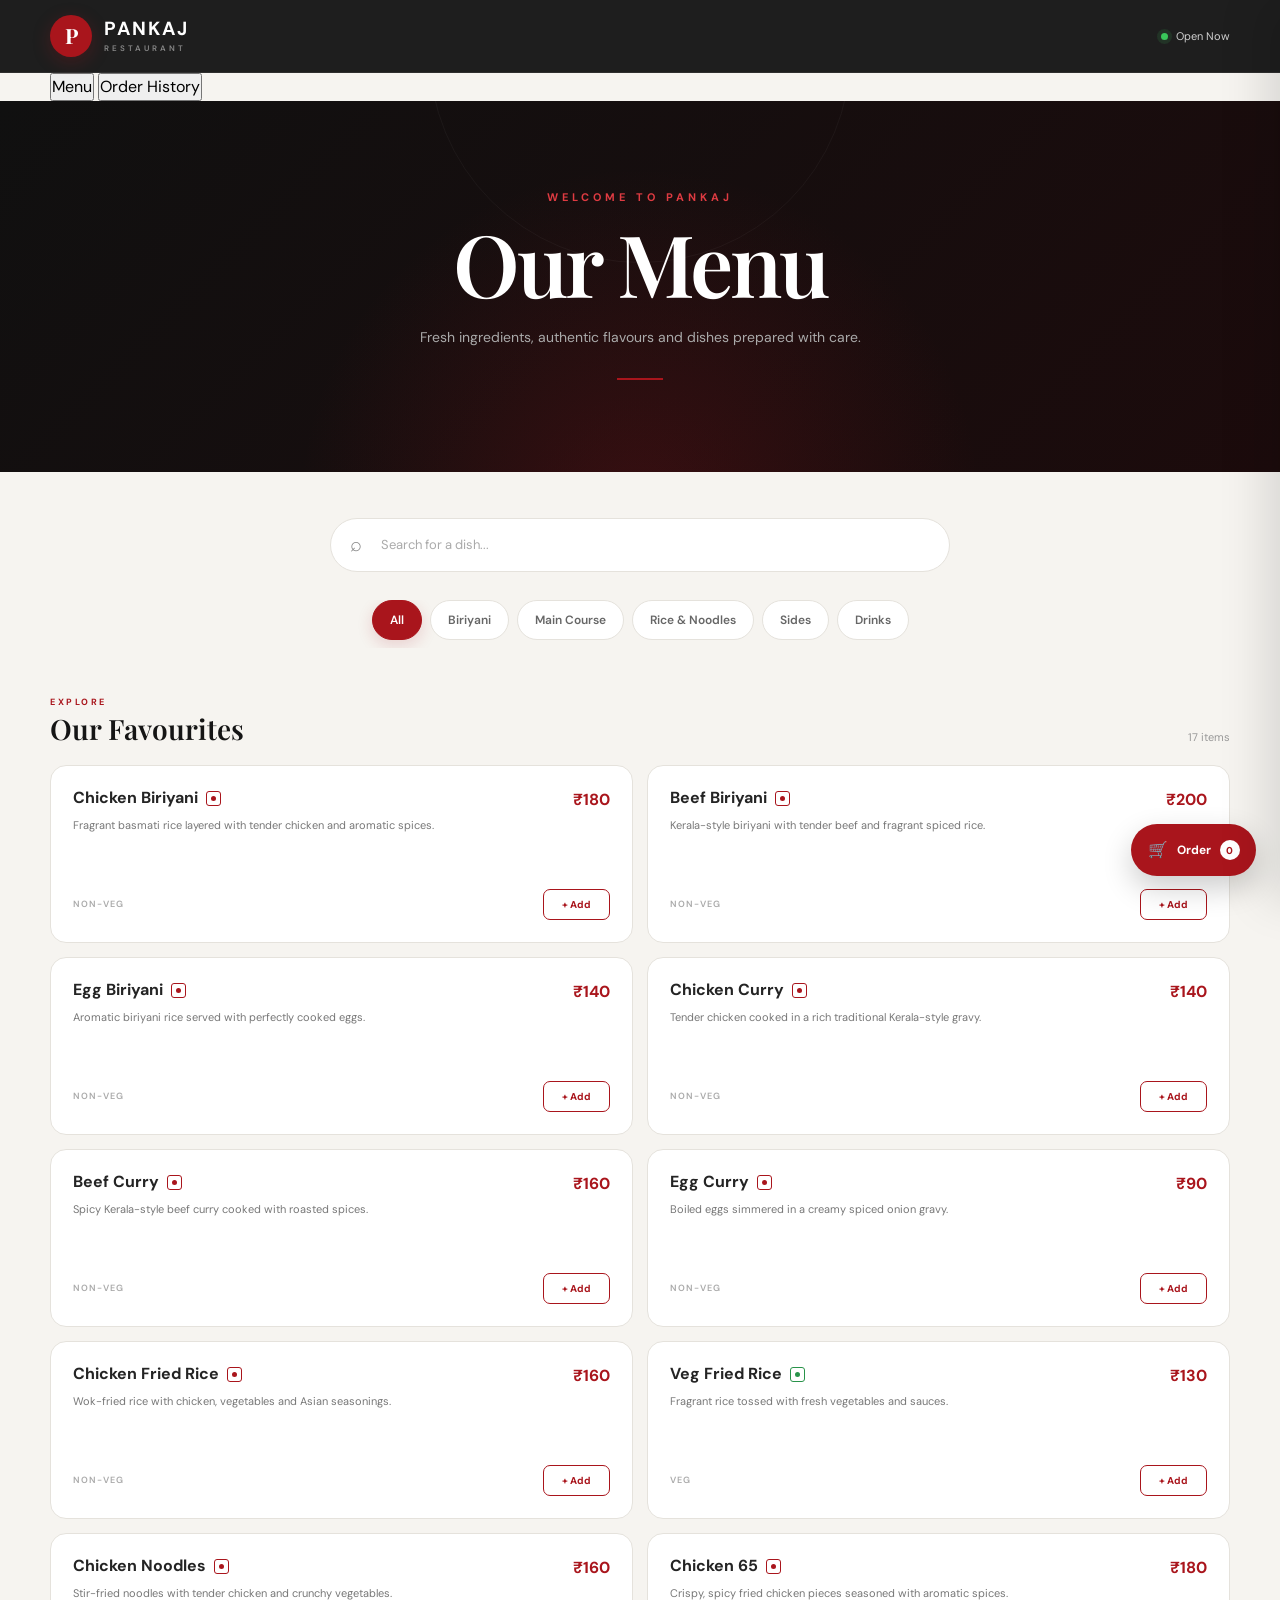
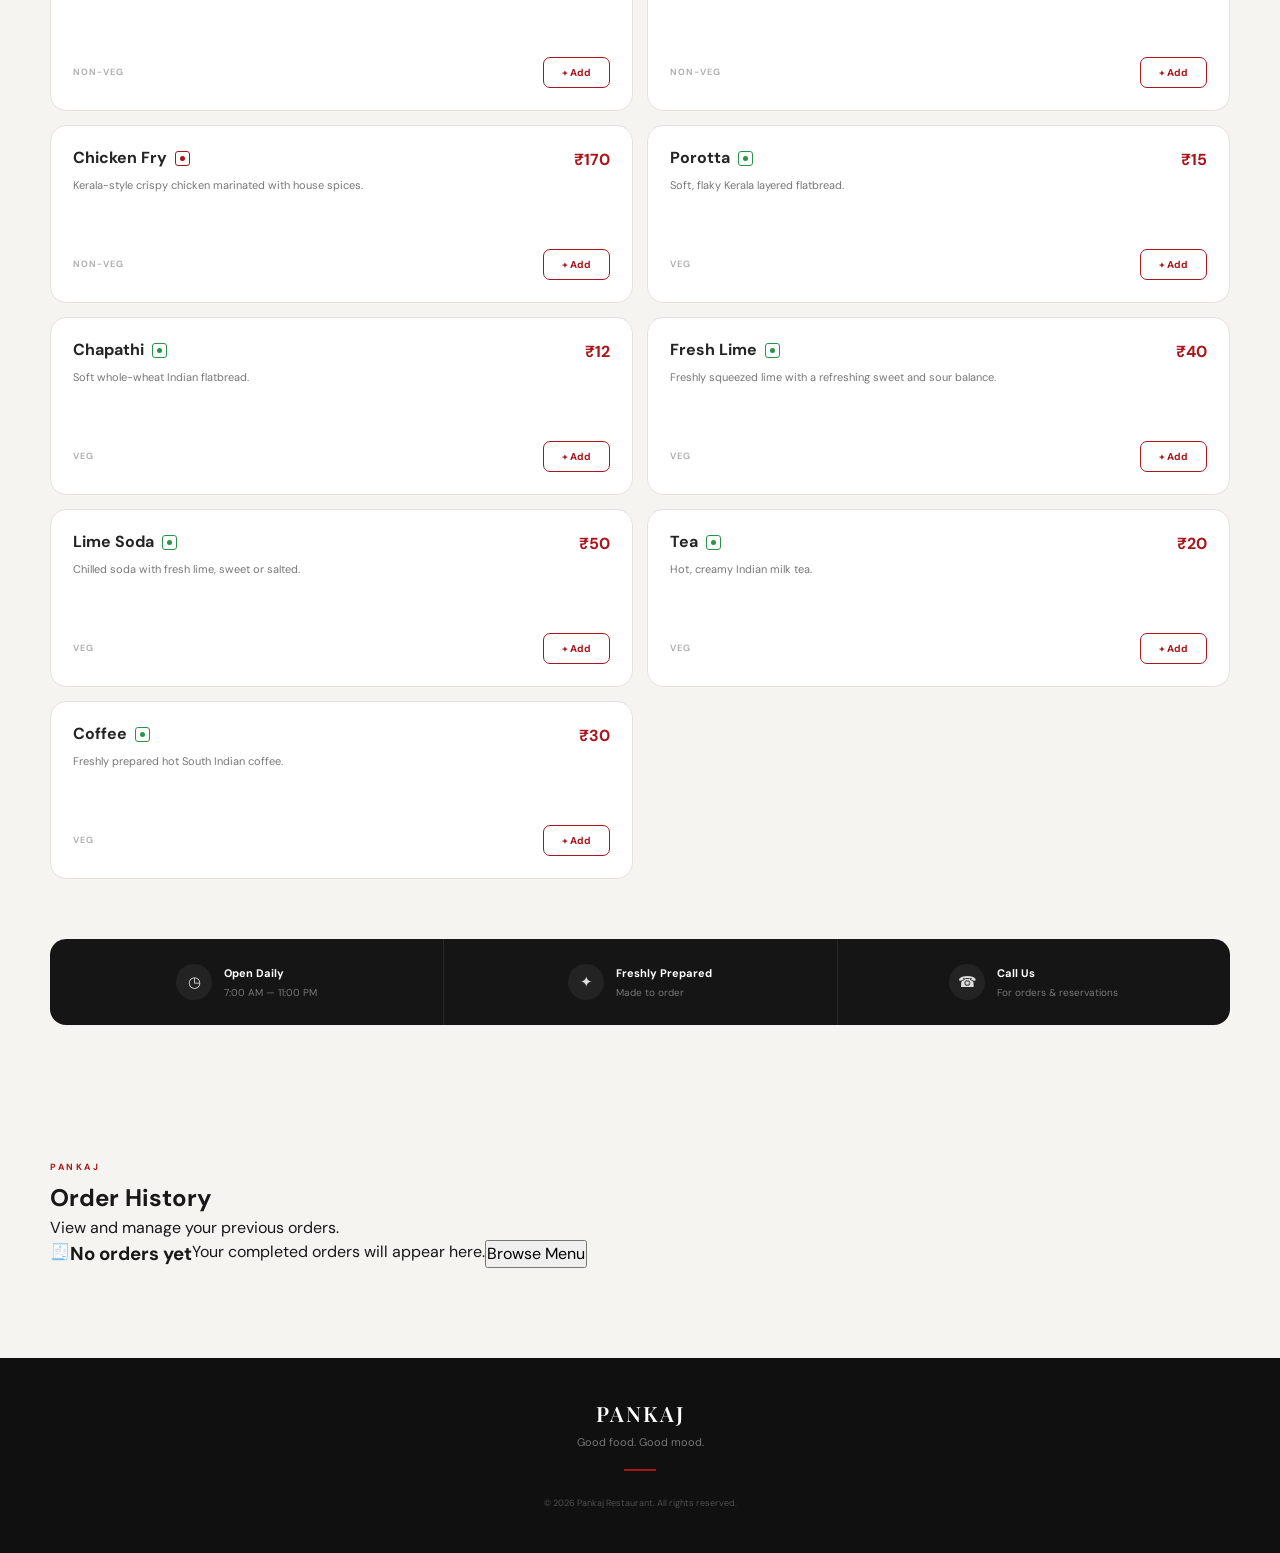
==== commit a30d2dbc: "Update index.html" ====
--- a/index.html
+++ b/index.html
@@ -17,7 +17,7 @@
 
     <meta
         name="description"
-        content="Pankaj Restaurant Menu and Order System"
+        content="Pankaj Restaurant Menu"
     >
 
     <title>Pankaj Restaurant | Menu</title>
@@ -44,7 +44,6 @@
             <a
                 href="#"
                 class="brand"
-                id="brandHome"
             >
 
                 <div class="brand-mark">
@@ -66,30 +65,11 @@
             </a>
 
 
-            <div class="header-actions">
-
-                <button
-                    type="button"
-                    class="history-nav-btn"
-                    id="historyButton"
-                >
-
-                    <span>
-                        ↺
-                    </span>
-
-                    History
-
-                </button>
-
-
-                <div class="open-status">
-
-                    <span class="status-dot"></span>
-
-                    Open Now
-
-                </div>
+            <div class="open-status">
+
+                <span class="status-dot"></span>
+
+                Open Now
 
             </div>
 
@@ -100,10 +80,43 @@
 
 
     <!-- =================================
-         HOME PAGE
+         PAGE NAVIGATION
     ================================== -->
 
-    <div id="homePage">
+    <nav class="page-navigation">
+
+        <div class="container page-nav-inner">
+
+            <button
+                type="button"
+                class="page-tab active"
+                id="menuTab"
+            >
+                Menu
+            </button>
+
+            <button
+                type="button"
+                class="page-tab"
+                id="historyTab"
+            >
+                Order History
+            </button>
+
+        </div>
+
+    </nav>
+
+
+
+    <!-- =================================
+         MENU SECTION
+    ================================== -->
+
+    <section
+        class="page-section active"
+        id="menuSection"
+    >
 
 
         <!-- =================================
@@ -1355,32 +1368,27 @@
 
         </main>
 
-
-    </div>
+    </section>
 
 
 
     <!-- =================================
-         ORDER HISTORY PAGE
+         ORDER HISTORY SECTION
     ================================== -->
 
     <section
-        class="history-page"
-        id="historyPage"
-        hidden
+        class="page-section"
+        id="historySection"
     >
 
-        <div class="container history-container">
-
-
-            <!-- HISTORY HEADER -->
-
-            <div class="history-page-header">
+        <main class="container main history-main">
+
+            <div class="history-heading">
 
                 <div>
 
                     <span class="eyebrow">
-                        PANKAJ RESTAURANT
+                        PANKAJ
                     </span>
 
                     <h2>
@@ -1388,64 +1396,20 @@
                     </h2>
 
                     <p>
-                        Confirmed orders are kept here for reference.
+                        View and manage your previous orders.
                     </p>
 
                 </div>
 
-
-                <button
-                    type="button"
-                    class="back-home-btn"
-                    id="backHomeButton"
-                >
-                    ← Back to Menu
-                </button>
-
             </div>
 
 
-
-            <!-- HISTORY SUMMARY -->
-
-            <div class="history-summary">
-
-                <div class="history-summary-card">
-
-                    <span>
-                        Total Orders
-                    </span>
-
-                    <strong id="historyOrderCount">
-                        0
-                    </strong>
-
-                </div>
-
-
-                <div class="history-summary-card">
-
-                    <span>
-                        Total Sales
-                    </span>
-
-                    <strong id="historySalesTotal">
-                        ₹0
-                    </strong>
-
-                </div>
-
-            </div>
-
-
-
             <!-- HISTORY LIST -->
 
-            <div
+            <section
                 class="history-list"
                 id="historyList"
-            ></div>
-
+            ></section>
 
 
             <!-- EMPTY HISTORY -->
@@ -1456,7 +1420,7 @@
             >
 
                 <div class="history-empty-icon">
-                    ↺
+                    🧾
                 </div>
 
                 <h3>
@@ -1464,20 +1428,20 @@
                 </h3>
 
                 <p>
-                    Confirmed orders will appear here automatically.
+                    Your completed orders will appear here.
                 </p>
 
                 <button
                     type="button"
-                    class="history-empty-btn"
-                    id="historyEmptyButton"
-                >
-                    Start New Order
+                    class="back-menu-btn"
+                    id="backMenuButton"
+                >
+                    Browse Menu
                 </button>
 
             </div>
 
-        </div>
+        </main>
 
     </section>
 
@@ -1617,7 +1581,7 @@
                 id="placeOrder"
                 disabled
             >
-                Confirm Order
+                Place Order
             </button>
 
         </div>
@@ -1635,7 +1599,6 @@
         id="orderModal"
         role="dialog"
         aria-modal="true"
-        aria-labelledby="orderModalTitle"
     >
 
         <div class="order-modal-content">
@@ -1648,26 +1611,14 @@
                 PANKAJ RESTAURANT
             </span>
 
-            <h3 id="orderModalTitle">
+            <h3>
                 Order Confirmed
             </h3>
 
-            <p id="orderModalMessage">
+            <p>
                 The order has been placed successfully.
             </p>
 
-
-            <!-- ORDER ID -->
-
-            <div
-                class="confirmed-order-id"
-                id="confirmedOrderId"
-            >
-                Order #PK-000000
-            </div>
-
-
-            <!-- CONFIRMED ITEMS -->
 
             <div
                 class="confirmed-order"
@@ -1675,8 +1626,6 @@
             ></div>
 
 
-            <!-- TOTAL -->
-
             <div class="confirmed-total">
 
                 <span>
@@ -1690,127 +1639,13 @@
             </div>
 
 
-            <div class="confirmation-actions">
-
-                <button
-                    type="button"
-                    class="new-order-btn"
-                    id="newOrder"
-                >
-                    New Order
-                </button>
-
-
-                <button
-                    type="button"
-                    class="view-history-btn"
-                    id="viewHistoryFromModal"
-                >
-                    View History
-                </button>
-
-            </div>
-
-        </div>
-
-    </div>
-
-
-
-    <!-- =================================
-         EDIT HISTORY ORDER MODAL
-    ================================== -->
-
-    <div
-        class="edit-order-modal"
-        id="editOrderModal"
-        role="dialog"
-        aria-modal="true"
-        aria-labelledby="editOrderTitle"
-    >
-
-        <div class="edit-order-content">
-
-            <div class="edit-order-header">
-
-                <div>
-
-                    <span class="cart-eyebrow">
-                        PANKAJ
-                    </span>
-
-                    <h3 id="editOrderTitle">
-                        Edit Order
-                    </h3>
-
-                </div>
-
-
-                <button
-                    type="button"
-                    class="edit-close"
-                    id="editOrderClose"
-                    aria-label="Close edit order"
-                >
-                    ×
-                </button>
-
-            </div>
-
-
-
-            <p class="edit-order-note">
-                Modify quantities below and save the updated order.
-            </p>
-
-
-
-            <!-- EDIT ITEMS -->
-
-            <div
-                class="edit-order-items"
-                id="editOrderItems"
-            ></div>
-
-
-
-            <!-- EDIT TOTAL -->
-
-            <div class="edit-total-row">
-
-                <span>
-                    Updated Total
-                </span>
-
-                <strong id="editOrderTotal">
-                    ₹0
-                </strong>
-
-            </div>
-
-
-
-            <!-- EDIT ACTIONS -->
-
-            <div class="edit-order-actions">
-
-                <button
-                    type="button"
-                    class="cancel-edit-btn"
-                    id="cancelEditOrder"
-                >
-                    Cancel
-                </button>
-
-                <button
-                    type="button"
-                    class="save-edit-btn"
-                    id="saveEditOrder"
-                >
-                    Save Changes
-                </button>
-
-            </div>
+            <button
+                type="button"
+                class="new-order-btn"
+                id="newOrder"
+            >
+                New Order
+            </button>
 
         </div>
 
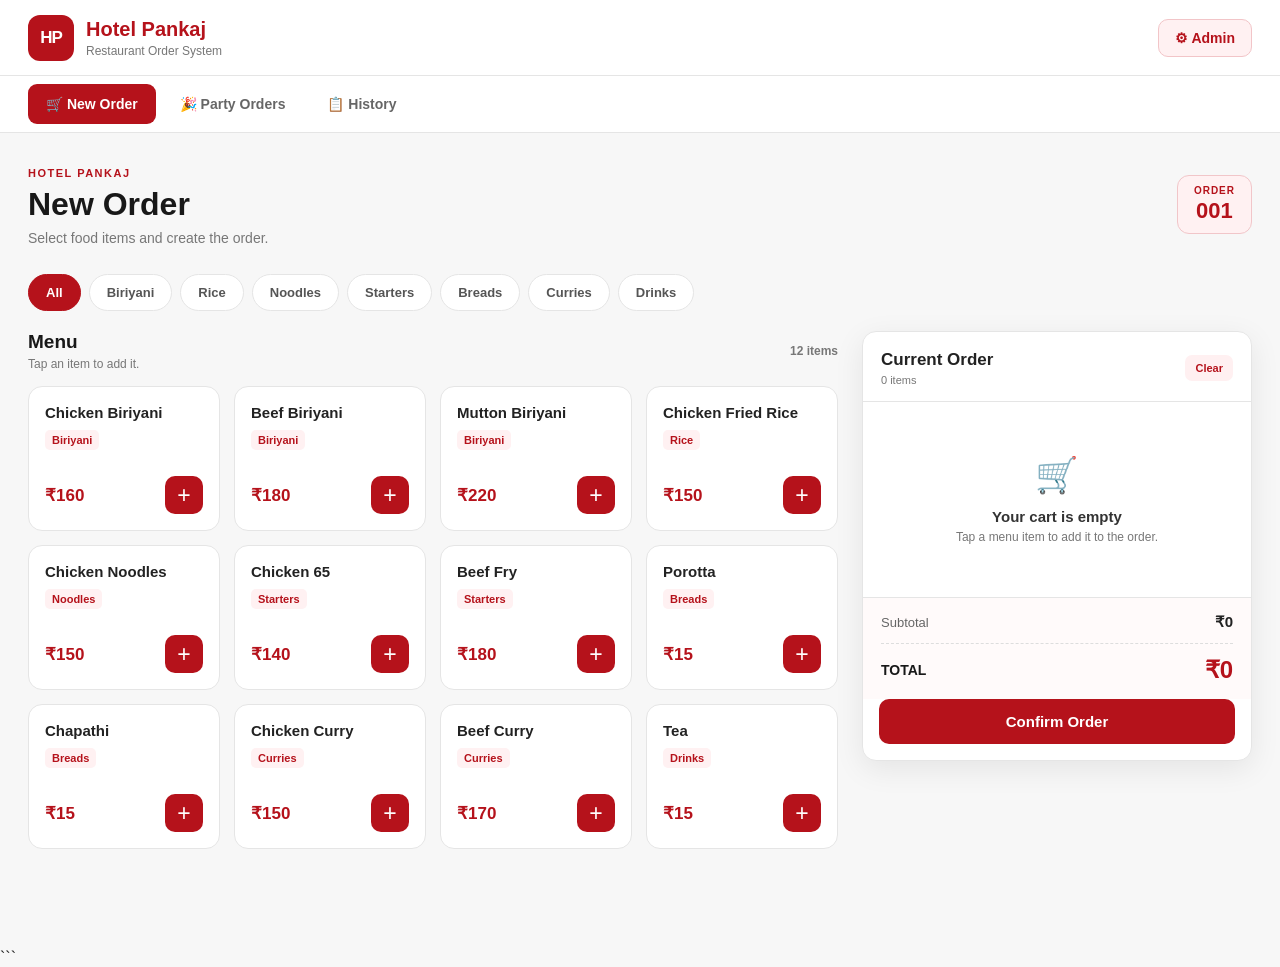
==== commit f7582bd5: "Add files via upload" ====
--- a/index.html
+++ b/index.html
@@ -1,1684 +1,567 @@
-<!DOCTYPE html>
-<html lang="en">
-
-<head>
-
-    <meta charset="UTF-8">
-
-    <meta
-        name="viewport"
-        content="width=device-width, initial-scale=1.0"
-    >
-
-    <meta
-        name="theme-color"
-        content="#a9151c"
-    >
-
-    <meta
-        name="description"
-        content="Pankaj Restaurant Menu"
-    >
-
-    <title>Pankaj Restaurant | Menu</title>
-
-    <link
-        rel="stylesheet"
-        href="style.css"
-    >
-
-</head>
-
-
-<body>
-
-
-    <!-- =================================
-         HEADER
-    ================================== -->
-
-    <header class="header">
-
-        <div class="container nav">
-
-            <a
-                href="#"
-                class="brand"
-            >
-
-                <div class="brand-mark">
-                    P
-                </div>
-
-                <div class="brand-info">
-
-                    <h1>
-                        PANKAJ
-                    </h1>
-
-                    <span>
-                        RESTAURANT
-                    </span>
-
-                </div>
-
-            </a>
-
-
-            <div class="open-status">
-
-                <span class="status-dot"></span>
-
-                Open Now
-
-            </div>
-
-        </div>
-
-    </header>
-
-
-
-    <!-- =================================
-         PAGE NAVIGATION
-    ================================== -->
-
-    <nav class="page-navigation">
-
-        <div class="container page-nav-inner">
-
-            <button
-                type="button"
-                class="page-tab active"
-                id="menuTab"
-            >
-                Menu
-            </button>
-
-            <button
-                type="button"
-                class="page-tab"
-                id="historyTab"
-            >
-                Order History
-            </button>
-
-        </div>
-
-    </nav>
-
-
-
-    <!-- =================================
-         MENU SECTION
-    ================================== -->
-
-    <section
-        class="page-section active"
-        id="menuSection"
-    >
-
-
-        <!-- =================================
-             HERO
-        ================================== -->
-
-        <section class="hero">
-
-            <div class="hero-content">
-
-                <p class="hero-label">
-                    WELCOME TO PANKAJ
-                </p>
-
-                <h2>
-                    Our Menu
-                </h2>
-
-                <p class="hero-description">
-                    Fresh ingredients, authentic flavours
-                    and dishes prepared with care.
-                </p>
-
-                <div class="hero-divider"></div>
-
-            </div>
-
-        </section>
-
-
-
-        <!-- =================================
-             MAIN
-        ================================== -->
-
-        <main class="container main">
-
-
-            <!-- SEARCH -->
-
-            <div class="search-box">
-
-                <span class="search-icon">
-                    ⌕
-                </span>
-
-                <input
-                    type="search"
-                    id="searchInput"
-                    placeholder="Search for a dish..."
-                    autocomplete="off"
-                >
-
-            </div>
-
-
-
-            <!-- CATEGORY FILTER -->
-
-            <nav
-                class="categories"
-                aria-label="Menu categories"
-            >
-
-                <button
-                    type="button"
-                    class="category-btn active"
-                    data-category="all"
-                >
-                    All
-                </button>
-
-                <button
-                    type="button"
-                    class="category-btn"
-                    data-category="biriyani"
-                >
-                    Biriyani
-                </button>
-
-                <button
-                    type="button"
-                    class="category-btn"
-                    data-category="main-course"
-                >
-                    Main Course
-                </button>
-
-                <button
-                    type="button"
-                    class="category-btn"
-                    data-category="rice"
-                >
-                    Rice & Noodles
-                </button>
-
-                <button
-                    type="button"
-                    class="category-btn"
-                    data-category="sides"
-                >
-                    Sides
-                </button>
-
-                <button
-                    type="button"
-                    class="category-btn"
-                    data-category="drinks"
-                >
-                    Drinks
-                </button>
-
-            </nav>
-
-
-
-            <!-- MENU HEADING -->
-
-            <div class="menu-heading">
-
-                <div>
-
-                    <span class="eyebrow">
-                        EXPLORE
-                    </span>
-
-                    <h3>
-                        Our Favourites
-                    </h3>
-
-                </div>
-
-                <span
-                    class="item-count"
-                    id="itemCount"
-                >
-                    15 items
-                </span>
-
-            </div>
-
-
-
-            <!-- =================================
-                 MENU GRID
-            ================================== -->
-
-            <section
-                class="menu-grid"
-                id="menuGrid"
-            >
-
-
-                <!-- CHICKEN BIRIYANI -->
-
-                <article
-                    class="menu-card"
-                    data-category="biriyani"
-                    data-name="chicken biriyani"
-                >
-
-                    <div class="menu-card-top">
-
-                        <div class="menu-info">
-
-                            <div class="item-title-row">
-
-                                <h4>
-                                    Chicken Biriyani
-                                </h4>
-
-                                <span class="food-type nonveg">
-                                    <span></span>
-                                </span>
-
-                            </div>
-
-                            <p>
-                                Fragrant basmati rice layered
-                                with tender chicken and aromatic spices.
-                            </p>
-
-                        </div>
-
-                        <strong class="price">
-                            ₹180
-                        </strong>
-
-                    </div>
-
-
-                    <div class="menu-card-bottom">
-
-                        <span class="item-type">
-                            Non-Veg
-                        </span>
-
-                        <button
-                            type="button"
-                            class="add-cart-btn"
-                            data-name="Chicken Biriyani"
-                            data-price="180"
-                        >
-                            + Add
-                        </button>
-
-                    </div>
-
-                </article>
-
-
-
-                <!-- BEEF BIRIYANI -->
-
-                <article
-                    class="menu-card"
-                    data-category="biriyani"
-                    data-name="beef biriyani"
-                >
-
-                    <div class="menu-card-top">
-
-                        <div class="menu-info">
-
-                            <div class="item-title-row">
-
-                                <h4>
-                                    Beef Biriyani
-                                </h4>
-
-                                <span class="food-type nonveg">
-                                    <span></span>
-                                </span>
-
-                            </div>
-
-                            <p>
-                                Kerala-style biriyani with tender
-                                beef and fragrant spiced rice.
-                            </p>
-
-                        </div>
-
-                        <strong class="price">
-                            ₹200
-                        </strong>
-
-                    </div>
-
-
-                    <div class="menu-card-bottom">
-
-                        <span class="item-type">
-                            Non-Veg
-                        </span>
-
-                        <button
-                            type="button"
-                            class="add-cart-btn"
-                            data-name="Beef Biriyani"
-                            data-price="200"
-                        >
-                            + Add
-                        </button>
-
-                    </div>
-
-                </article>
-
-
-
-                <!-- EGG BIRIYANI -->
-
-                <article
-                    class="menu-card"
-                    data-category="biriyani"
-                    data-name="egg biriyani"
-                >
-
-                    <div class="menu-card-top">
-
-                        <div class="menu-info">
-
-                            <div class="item-title-row">
-
-                                <h4>
-                                    Egg Biriyani
-                                </h4>
-
-                                <span class="food-type nonveg">
-                                    <span></span>
-                                </span>
-
-                            </div>
-
-                            <p>
-                                Aromatic biriyani rice served
-                                with perfectly cooked eggs.
-                            </p>
-
-                        </div>
-
-                        <strong class="price">
-                            ₹140
-                        </strong>
-
-                    </div>
-
-
-                    <div class="menu-card-bottom">
-
-                        <span class="item-type">
-                            Non-Veg
-                        </span>
-
-                        <button
-                            type="button"
-                            class="add-cart-btn"
-                            data-name="Egg Biriyani"
-                            data-price="140"
-                        >
-                            + Add
-                        </button>
-
-                    </div>
-
-                </article>
-
-
-
-                <!-- CHICKEN CURRY -->
-
-                <article
-                    class="menu-card"
-                    data-category="main-course"
-                    data-name="chicken curry"
-                >
-
-                    <div class="menu-card-top">
-
-                        <div class="menu-info">
-
-                            <div class="item-title-row">
-
-                                <h4>
-                                    Chicken Curry
-                                </h4>
-
-                                <span class="food-type nonveg">
-                                    <span></span>
-                                </span>
-
-                            </div>
-
-                            <p>
-                                Tender chicken cooked in a rich
-                                traditional Kerala-style gravy.
-                            </p>
-
-                        </div>
-
-                        <strong class="price">
-                            ₹140
-                        </strong>
-
-                    </div>
-
-
-                    <div class="menu-card-bottom">
-
-                        <span class="item-type">
-                            Non-Veg
-                        </span>
-
-                        <button
-                            type="button"
-                            class="add-cart-btn"
-                            data-name="Chicken Curry"
-                            data-price="140"
-                        >
-                            + Add
-                        </button>
-
-                    </div>
-
-                </article>
-
-
-
-                <!-- BEEF CURRY -->
-
-                <article
-                    class="menu-card"
-                    data-category="main-course"
-                    data-name="beef curry"
-                >
-
-                    <div class="menu-card-top">
-
-                        <div class="menu-info">
-
-                            <div class="item-title-row">
-
-                                <h4>
-                                    Beef Curry
-                                </h4>
-
-                                <span class="food-type nonveg">
-                                    <span></span>
-                                </span>
-
-                            </div>
-
-                            <p>
-                                Spicy Kerala-style beef curry
-                                cooked with roasted spices.
-                            </p>
-
-                        </div>
-
-                        <strong class="price">
-                            ₹160
-                        </strong>
-
-                    </div>
-
-
-                    <div class="menu-card-bottom">
-
-                        <span class="item-type">
-                            Non-Veg
-                        </span>
-
-                        <button
-                            type="button"
-                            class="add-cart-btn"
-                            data-name="Beef Curry"
-                            data-price="160"
-                        >
-                            + Add
-                        </button>
-
-                    </div>
-
-                </article>
-
-
-
-                <!-- EGG CURRY -->
-
-                <article
-                    class="menu-card"
-                    data-category="main-course"
-                    data-name="egg curry"
-                >
-
-                    <div class="menu-card-top">
-
-                        <div class="menu-info">
-
-                            <div class="item-title-row">
-
-                                <h4>
-                                    Egg Curry
-                                </h4>
-
-                                <span class="food-type nonveg">
-                                    <span></span>
-                                </span>
-
-                            </div>
-
-                            <p>
-                                Boiled eggs simmered in a creamy
-                                spiced onion gravy.
-                            </p>
-
-                        </div>
-
-                        <strong class="price">
-                            ₹90
-                        </strong>
-
-                    </div>
-
-
-                    <div class="menu-card-bottom">
-
-                        <span class="item-type">
-                            Non-Veg
-                        </span>
-
-                        <button
-                            type="button"
-                            class="add-cart-btn"
-                            data-name="Egg Curry"
-                            data-price="90"
-                        >
-                            + Add
-                        </button>
-
-                    </div>
-
-                </article>
-
-
-
-                <!-- CHICKEN FRIED RICE -->
-
-                <article
-                    class="menu-card"
-                    data-category="rice"
-                    data-name="chicken fried rice"
-                >
-
-                    <div class="menu-card-top">
-
-                        <div class="menu-info">
-
-                            <div class="item-title-row">
-
-                                <h4>
-                                    Chicken Fried Rice
-                                </h4>
-
-                                <span class="food-type nonveg">
-                                    <span></span>
-                                </span>
-
-                            </div>
-
-                            <p>
-                                Wok-fried rice with chicken,
-                                vegetables and Asian seasonings.
-                            </p>
-
-                        </div>
-
-                        <strong class="price">
-                            ₹160
-                        </strong>
-
-                    </div>
-
-
-                    <div class="menu-card-bottom">
-
-                        <span class="item-type">
-                            Non-Veg
-                        </span>
-
-                        <button
-                            type="button"
-                            class="add-cart-btn"
-                            data-name="Chicken Fried Rice"
-                            data-price="160"
-                        >
-                            + Add
-                        </button>
-
-                    </div>
-
-                </article>
-
-
-
-                <!-- VEG FRIED RICE -->
-
-                <article
-                    class="menu-card"
-                    data-category="rice"
-                    data-name="veg fried rice"
-                >
-
-                    <div class="menu-card-top">
-
-                        <div class="menu-info">
-
-                            <div class="item-title-row">
-
-                                <h4>
-                                    Veg Fried Rice
-                                </h4>
-
-                                <span class="food-type veg">
-                                    <span></span>
-                                </span>
-
-                            </div>
-
-                            <p>
-                                Fragrant rice tossed with fresh
-                                vegetables and sauces.
-                            </p>
-
-                        </div>
-
-                        <strong class="price">
-                            ₹130
-                        </strong>
-
-                    </div>
-
-
-                    <div class="menu-card-bottom">
-
-                        <span class="item-type">
-                            Veg
-                        </span>
-
-                        <button
-                            type="button"
-                            class="add-cart-btn"
-                            data-name="Veg Fried Rice"
-                            data-price="130"
-                        >
-                            + Add
-                        </button>
-
-                    </div>
-
-                </article>
-
-
-
-                <!-- CHICKEN NOODLES -->
-
-                <article
-                    class="menu-card"
-                    data-category="rice"
-                    data-name="chicken noodles"
-                >
-
-                    <div class="menu-card-top">
-
-                        <div class="menu-info">
-
-                            <div class="item-title-row">
-
-                                <h4>
-                                    Chicken Noodles
-                                </h4>
-
-                                <span class="food-type nonveg">
-                                    <span></span>
-                                </span>
-
-                            </div>
-
-                            <p>
-                                Stir-fried noodles with tender
-                                chicken and crunchy vegetables.
-                            </p>
-
-                        </div>
-
-                        <strong class="price">
-                            ₹160
-                        </strong>
-
-                    </div>
-
-
-                    <div class="menu-card-bottom">
-
-                        <span class="item-type">
-                            Non-Veg
-                        </span>
-
-                        <button
-                            type="button"
-                            class="add-cart-btn"
-                            data-name="Chicken Noodles"
-                            data-price="160"
-                        >
-                            + Add
-                        </button>
-
-                    </div>
-
-                </article>
-
-
-
-                <!-- CHICKEN 65 -->
-
-                <article
-                    class="menu-card"
-                    data-category="sides"
-                    data-name="chicken 65"
-                >
-
-                    <div class="menu-card-top">
-
-                        <div class="menu-info">
-
-                            <div class="item-title-row">
-
-                                <h4>
-                                    Chicken 65
-                                </h4>
-
-                                <span class="food-type nonveg">
-                                    <span></span>
-                                </span>
-
-                            </div>
-
-                            <p>
-                                Crispy, spicy fried chicken pieces
-                                seasoned with aromatic spices.
-                            </p>
-
-                        </div>
-
-                        <strong class="price">
-                            ₹180
-                        </strong>
-
-                    </div>
-
-
-                    <div class="menu-card-bottom">
-
-                        <span class="item-type">
-                            Non-Veg
-                        </span>
-
-                        <button
-                            type="button"
-                            class="add-cart-btn"
-                            data-name="Chicken 65"
-                            data-price="180"
-                        >
-                            + Add
-                        </button>
-
-                    </div>
-
-                </article>
-
-
-
-                <!-- CHICKEN FRY -->
-
-                <article
-                    class="menu-card"
-                    data-category="sides"
-                    data-name="chicken fry"
-                >
-
-                    <div class="menu-card-top">
-
-                        <div class="menu-info">
-
-                            <div class="item-title-row">
-
-                                <h4>
-                                    Chicken Fry
-                                </h4>
-
-                                <span class="food-type nonveg">
-                                    <span></span>
-                                </span>
-
-                            </div>
-
-                            <p>
-                                Kerala-style crispy chicken
-                                marinated with house spices.
-                            </p>
-
-                        </div>
-
-                        <strong class="price">
-                            ₹170
-                        </strong>
-
-                    </div>
-
-
-                    <div class="menu-card-bottom">
-
-                        <span class="item-type">
-                            Non-Veg
-                        </span>
-
-                        <button
-                            type="button"
-                            class="add-cart-btn"
-                            data-name="Chicken Fry"
-                            data-price="170"
-                        >
-                            + Add
-                        </button>
-
-                    </div>
-
-                </article>
-
-
-
-                <!-- POROTTA -->
-
-                <article
-                    class="menu-card"
-                    data-category="sides"
-                    data-name="porotta"
-                >
-
-                    <div class="menu-card-top">
-
-                        <div class="menu-info">
-
-                            <div class="item-title-row">
-
-                                <h4>
-                                    Porotta
-                                </h4>
-
-                                <span class="food-type veg">
-                                    <span></span>
-                                </span>
-
-                            </div>
-
-                            <p>
-                                Soft, flaky Kerala layered
-                                flatbread.
-                            </p>
-
-                        </div>
-
-                        <strong class="price">
-                            ₹15
-                        </strong>
-
-                    </div>
-
-
-                    <div class="menu-card-bottom">
-
-                        <span class="item-type">
-                            Veg
-                        </span>
-
-                        <button
-                            type="button"
-                            class="add-cart-btn"
-                            data-name="Porotta"
-                            data-price="15"
-                        >
-                            + Add
-                        </button>
-
-                    </div>
-
-                </article>
-
-
-
-                <!-- CHAPATHI -->
-
-                <article
-                    class="menu-card"
-                    data-category="sides"
-                    data-name="chapathi"
-                >
-
-                    <div class="menu-card-top">
-
-                        <div class="menu-info">
-
-                            <div class="item-title-row">
-
-                                <h4>
-                                    Chapathi
-                                </h4>
-
-                                <span class="food-type veg">
-                                    <span></span>
-                                </span>
-
-                            </div>
-
-                            <p>
-                                Soft whole-wheat Indian
-                                flatbread.
-                            </p>
-
-                        </div>
-
-                        <strong class="price">
-                            ₹12
-                        </strong>
-
-                    </div>
-
-
-                    <div class="menu-card-bottom">
-
-                        <span class="item-type">
-                            Veg
-                        </span>
-
-                        <button
-                            type="button"
-                            class="add-cart-btn"
-                            data-name="Chapathi"
-                            data-price="12"
-                        >
-                            + Add
-                        </button>
-
-                    </div>
-
-                </article>
-
-
-
-                <!-- FRESH LIME -->
-
-                <article
-                    class="menu-card"
-                    data-category="drinks"
-                    data-name="fresh lime"
-                >
-
-                    <div class="menu-card-top">
-
-                        <div class="menu-info">
-
-                            <div class="item-title-row">
-
-                                <h4>
-                                    Fresh Lime
-                                </h4>
-
-                                <span class="food-type veg">
-                                    <span></span>
-                                </span>
-
-                            </div>
-
-                            <p>
-                                Freshly squeezed lime with a
-                                refreshing sweet and sour balance.
-                            </p>
-
-                        </div>
-
-                        <strong class="price">
-                            ₹40
-                        </strong>
-
-                    </div>
-
-
-                    <div class="menu-card-bottom">
-
-                        <span class="item-type">
-                            Veg
-                        </span>
-
-                        <button
-                            type="button"
-                            class="add-cart-btn"
-                            data-name="Fresh Lime"
-                            data-price="40"
-                        >
-                            + Add
-                        </button>
-
-                    </div>
-
-                </article>
-
-
-
-                <!-- LIME SODA -->
-
-                <article
-                    class="menu-card"
-                    data-category="drinks"
-                    data-name="lime soda"
-                >
-
-                    <div class="menu-card-top">
-
-                        <div class="menu-info">
-
-                            <div class="item-title-row">
-
-                                <h4>
-                                    Lime Soda
-                                </h4>
-
-                                <span class="food-type veg">
-                                    <span></span>
-                                </span>
-
-                            </div>
-
-                            <p>
-                                Chilled soda with fresh lime,
-                                sweet or salted.
-                            </p>
-
-                        </div>
-
-                        <strong class="price">
-                            ₹50
-                        </strong>
-
-                    </div>
-
-
-                    <div class="menu-card-bottom">
-
-                        <span class="item-type">
-                            Veg
-                        </span>
-
-                        <button
-                            type="button"
-                            class="add-cart-btn"
-                            data-name="Lime Soda"
-                            data-price="50"
-                        >
-                            + Add
-                        </button>
-
-                    </div>
-
-                </article>
-
-
-
-                <!-- TEA -->
-
-                <article
-                    class="menu-card"
-                    data-category="drinks"
-                    data-name="tea"
-                >
-
-                    <div class="menu-card-top">
-
-                        <div class="menu-info">
-
-                            <div class="item-title-row">
-
-                                <h4>
-                                    Tea
-                                </h4>
-
-                                <span class="food-type veg">
-                                    <span></span>
-                                </span>
-
-                            </div>
-
-                            <p>
-                                Hot, creamy Indian milk tea.
-                            </p>
-
-                        </div>
-
-                        <strong class="price">
-                            ₹20
-                        </strong>
-
-                    </div>
-
-
-                    <div class="menu-card-bottom">
-
-                        <span class="item-type">
-                            Veg
-                        </span>
-
-                        <button
-                            type="button"
-                            class="add-cart-btn"
-                            data-name="Tea"
-                            data-price="20"
-                        >
-                            + Add
-                        </button>
-
-                    </div>
-
-                </article>
-
-
-
-                <!-- COFFEE -->
-
-                <article
-                    class="menu-card"
-                    data-category="drinks"
-                    data-name="coffee"
-                >
-
-                    <div class="menu-card-top">
-
-                        <div class="menu-info">
-
-                            <div class="item-title-row">
-
-                                <h4>
-                                    Coffee
-                                </h4>
-
-                                <span class="food-type veg">
-                                    <span></span>
-                                </span>
-
-                            </div>
-
-                            <p>
-                                Freshly prepared hot
-                                South Indian coffee.
-                            </p>
-
-                        </div>
-
-                        <strong class="price">
-                            ₹30
-                        </strong>
-
-                    </div>
-
-
-                    <div class="menu-card-bottom">
-
-                        <span class="item-type">
-                            Veg
-                        </span>
-
-                        <button
-                            type="button"
-                            class="add-cart-btn"
-                            data-name="Coffee"
-                            data-price="30"
-                        >
-                            + Add
-                        </button>
-
-                    </div>
-
-                </article>
-
-
-            </section>
-
-
-
-            <!-- EMPTY MENU -->
-
-            <div
-                class="empty-state"
-                id="emptyState"
-            >
-
-                <div class="empty-icon">
-                    🍽
-                </div>
-
-                <h4>
-                    No dishes found
-                </h4>
-
-                <p>
-                    Try searching for another dish.
-                </p>
-
-            </div>
-
-
-
-            <!-- RESTAURANT INFO -->
-
-            <section class="restaurant-info">
-
-                <div class="info-item">
-
-                    <span class="info-icon">
-                        ◷
-                    </span>
-
-                    <div>
-
-                        <strong>
-                            Open Daily
-                        </strong>
-
-                        <span>
-                            7:00 AM — 11:00 PM
-                        </span>
-
-                    </div>
-
-                </div>
-
-
-                <div class="info-item">
-
-                    <span class="info-icon">
-                        ✦
-                    </span>
-
-                    <div>
-
-                        <strong>
-                            Freshly Prepared
-                        </strong>
-
-                        <span>
-                            Made to order
-                        </span>
-
-                    </div>
-
-                </div>
-
-
-                <div class="info-item">
-
-                    <span class="info-icon">
-                        ☎
-                    </span>
-
-                    <div>
-
-                        <strong>
-                            Call Us
-                        </strong>
-
-                        <span>
-                            For orders & reservations
-                        </span>
-
-                    </div>
-
-                </div>
-
-            </section>
-
-        </main>
-
-    </section>
-
-
-
-    <!-- =================================
-         ORDER HISTORY SECTION
-    ================================== -->
-
-    <section
-        class="page-section"
-        id="historySection"
-    >
-
-        <main class="container main history-main">
-
-            <div class="history-heading">
-
-                <div>
-
-                    <span class="eyebrow">
-                        PANKAJ
-                    </span>
-
-                    <h2>
-                        Order History
-                    </h2>
-
-                    <p>
-                        View and manage your previous orders.
-                    </p>
-
-                </div>
-
-            </div>
-
-
-            <!-- HISTORY LIST -->
-
-            <section
-                class="history-list"
-                id="historyList"
-            ></section>
-
-
-            <!-- EMPTY HISTORY -->
-
-            <div
-                class="history-empty"
-                id="historyEmpty"
-            >
-
-                <div class="history-empty-icon">
-                    🧾
-                </div>
-
-                <h3>
-                    No orders yet
-                </h3>
-
-                <p>
-                    Your completed orders will appear here.
-                </p>
-
-                <button
-                    type="button"
-                    class="back-menu-btn"
-                    id="backMenuButton"
-                >
-                    Browse Menu
-                </button>
-
-            </div>
-
-        </main>
-
-    </section>
-
-
-
-    <!-- =================================
-         FLOATING CART
-    ================================== -->
-
-    <button
-        type="button"
-        class="cart-floating"
-        id="cartButton"
-        aria-label="Open order cart"
-    >
-
-        <span class="cart-icon">
-            🛒
-        </span>
-
-        <span>
-            Order
-        </span>
-
-        <span
-            class="cart-count"
-            id="cartCount"
-        >
-            0
-        </span>
-
-    </button>
-
-
-
-    <!-- =================================
-         CART OVERLAY
-    ================================== -->
-
-    <div
-        class="cart-overlay"
-        id="cartOverlay"
-    ></div>
-
-
-
-    <!-- =================================
-         CART DRAWER
-    ================================== -->
-
-    <aside
-        class="cart-drawer"
-        id="cartDrawer"
-        aria-label="Current order"
-    >
-
-        <div class="cart-header">
-
-            <div>
-
-                <span class="cart-eyebrow">
-                    PANKAJ
-                </span>
-
-                <h3>
-                    Current Order
-                </h3>
-
-            </div>
-
-
-            <button
-                type="button"
-                class="cart-close"
-                id="cartClose"
-                aria-label="Close cart"
-            >
-                ×
-            </button>
-
-        </div>
-
-
-
-        <!-- CART ITEMS -->
-
-        <div
-            class="cart-items"
-            id="cartItems"
-        ></div>
-
-
-
-        <!-- EMPTY CART -->
-
-        <div
-            class="cart-empty"
-            id="cartEmpty"
-        >
-
-            <div class="cart-empty-icon">
-                🛒
-            </div>
-
-            <h4>
-                Your order is empty
-            </h4>
-
-            <p>
-                Add dishes from the menu to start an order.
-            </p>
-
-        </div>
-
-
-
-        <!-- CART FOOTER -->
-
-        <div class="cart-footer">
-
-            <div class="cart-total-row">
-
-                <span>
-                    Total
-                </span>
-
-                <strong id="cartTotal">
-                    ₹0
-                </strong>
-
-            </div>
-
-
-            <button
-                type="button"
-                class="place-order-btn"
-                id="placeOrder"
-                disabled
-            >
-                Place Order
-            </button>
-
-        </div>
-
-    </aside>
-
-
-
-    <!-- =================================
-         ORDER CONFIRMATION MODAL
-    ================================== -->
-
-    <div
-        class="order-modal"
-        id="orderModal"
-        role="dialog"
-        aria-modal="true"
-    >
-
-        <div class="order-modal-content">
-
-            <div class="success-icon">
-                ✓
-            </div>
-
-            <span class="cart-eyebrow">
-                PANKAJ RESTAURANT
-            </span>
-
-            <h3>
-                Order Confirmed
-            </h3>
-
-            <p>
-                The order has been placed successfully.
-            </p>
-
-
-            <div
-                class="confirmed-order"
-                id="confirmedOrder"
-            ></div>
-
-
-            <div class="confirmed-total">
-
-                <span>
-                    Total
-                </span>
-
-                <strong id="confirmedTotal">
-                    ₹0
-                </strong>
-
-            </div>
-
-
-            <button
-                type="button"
-                class="new-order-btn"
-                id="newOrder"
-            >
-                New Order
-            </button>
-
-        </div>
-
-    </div>
-
-
-
-    <!-- =================================
-         FOOTER
-    ================================== -->
-
-    <footer class="footer">
-
-        <div class="footer-brand">
-            PANKAJ
-        </div>
-
-        <p>
-            Good food. Good mood.
-        </p>
-
-        <div class="footer-divider"></div>
-
-        <small>
-            © 2026 Pankaj Restaurant. All rights reserved.
-        </small>
-
-    </footer>
-
-
-
-    <script src="script.js"></script>
-
-</body>
-
-</html>
+
+<!DOCTYPE html>
+<html lang="en">
+
+<head>
+    <meta charset="UTF-8">
+
+    <meta
+        name="viewport"
+        content="width=device-width, initial-scale=1.0"
+    >
+
+    <meta
+        name="theme-color"
+        content="#b5121b"
+    >
+
+    <meta
+        name="description"
+        content="Hotel Pankaj Restaurant Order System"
+    >
+
+    <title>Hotel Pankaj | Orders</title>
+
+    <link
+        rel="stylesheet"
+        href="style.css"
+    >
+</head>
+
+<body>
+
+<header class="topbar">
+
+    <div class="brand">
+
+        <div class="brand-logo">
+            HP
+        </div>
+
+        <div>
+            <h1>Hotel Pankaj</h1>
+            <p>Restaurant Order System</p>
+        </div>
+
+    </div>
+
+    <a
+        href="admin.html"
+        class="admin-link"
+    >
+        ⚙ Admin
+    </a>
+
+</header>
+
+
+<nav class="nav">
+
+    <button
+        class="nav-btn active"
+        onclick="showPage('orderPage', this)"
+    >
+        🛒 New Order
+    </button>
+
+    <button
+        class="nav-btn"
+        onclick="showPage('partyPage', this)"
+    >
+        🎉 Party Orders
+    </button>
+
+    <button
+        class="nav-btn"
+        onclick="showPage('historyPage', this)"
+    >
+        📋 History
+    </button>
+
+</nav>
+
+
+<main>
+
+
+<!-- =========================
+     NEW ORDER
+========================= -->
+
+<section
+    id="orderPage"
+    class="page active"
+>
+
+    <div class="page-title">
+
+        <div>
+            <span>HOTEL PANKAJ</span>
+
+            <h2>New Order</h2>
+
+            <p>
+                Select food items and create the order.
+            </p>
+        </div>
+
+        <div class="order-number">
+            ORDER
+            <strong id="orderNumber">001</strong>
+        </div>
+
+    </div>
+
+
+    <div
+        id="categories"
+        class="categories"
+    ></div>
+
+
+    <div class="order-layout">
+
+
+        <!-- MENU -->
+
+        <section class="menu-area">
+
+            <div class="section-title">
+
+                <div>
+                    <h3>Menu</h3>
+                    <p>Tap an item to add it.</p>
+                </div>
+
+                <span id="menuCount">
+                    0 items
+                </span>
+
+            </div>
+
+
+            <div
+                id="menuGrid"
+                class="menu-grid"
+            ></div>
+
+        </section>
+
+
+        <!-- CART -->
+
+        <aside
+            id="cartPanel"
+            class="cart-panel"
+        >
+
+            <div class="cart-header">
+
+                <div>
+                    <h3>Current Order</h3>
+
+                    <span id="cartCount">
+                        0 items
+                    </span>
+                </div>
+
+                <button
+                    onclick="clearCart()"
+                    class="clear-btn"
+                >
+                    Clear
+                </button>
+
+            </div>
+
+
+            <div
+                id="cartItems"
+                class="cart-items"
+            ></div>
+
+
+            <div class="cart-total">
+
+                <div>
+                    <span>Subtotal</span>
+
+                    <strong id="subtotal">
+                        ₹0
+                    </strong>
+                </div>
+
+                <div class="grand-total">
+
+                    <span>TOTAL</span>
+
+                    <strong id="total">
+                        ₹0
+                    </strong>
+
+                </div>
+
+            </div>
+
+
+            <button
+                class="confirm-btn"
+                onclick="confirmOrder()"
+            >
+                Confirm Order
+            </button>
+
+        </aside>
+
+    </div>
+
+</section>
+
+
+
+<!-- =========================
+     PARTY ORDERS
+========================= -->
+
+<section
+    id="partyPage"
+    class="page"
+>
+
+    <div class="page-title">
+
+        <div>
+
+            <span>HOTEL PANKAJ</span>
+
+            <h2>Party Orders</h2>
+
+            <p>
+                Manage party and catering orders.
+            </p>
+
+        </div>
+
+        <button
+            class="primary-btn"
+            onclick="openPartyModal()"
+        >
+            + New Party Order
+        </button>
+
+    </div>
+
+
+    <div
+        id="partyOrders"
+        class="party-list"
+    ></div>
+
+</section>
+
+
+
+<!-- =========================
+     HISTORY
+========================= -->
+
+<section
+    id="historyPage"
+    class="page"
+>
+
+    <div class="page-title">
+
+        <div>
+
+            <span>HOTEL PANKAJ</span>
+
+            <h2>Order History</h2>
+
+            <p>
+                Previously confirmed orders.
+            </p>
+
+        </div>
+
+    </div>
+
+
+    <div
+        id="history"
+        class="history-list"
+    ></div>
+
+</section>
+
+</main>
+
+
+
+<!-- MOBILE CART -->
+
+<div
+    id="mobileCart"
+    class="mobile-cart"
+    onclick="toggleMobileCart()"
+>
+
+    <span>
+        🛒
+        <b id="mobileCount">0 items</b>
+    </span>
+
+    <strong id="mobileTotal">
+        ₹0
+    </strong>
+
+    <span>→</span>
+
+</div>
+
+
+
+<!-- =========================
+     PARTY MODAL
+========================= -->
+
+<div
+    id="partyModal"
+    class="modal"
+>
+
+    <div class="modal-box">
+
+        <div class="modal-header">
+
+            <div>
+
+                <span>HOTEL PANKAJ</span>
+
+                <h2>New Party Order</h2>
+
+            </div>
+
+            <button
+                onclick="closePartyModal()"
+                class="close-btn"
+            >
+                ×
+            </button>
+
+        </div>
+
+
+        <div class="form-grid">
+
+            <div class="form-group">
+
+                <label>
+                    Customer / Party Name
+                </label>
+
+                <input
+                    id="partyName"
+                    type="text"
+                    placeholder="Customer name"
+                >
+
+            </div>
+
+
+            <div class="form-group">
+
+                <label>
+                    Phone
+                </label>
+
+                <input
+                    id="partyPhone"
+                    type="tel"
+                    placeholder="Phone number"
+                >
+
+            </div>
+
+
+            <div class="form-group">
+
+                <label>
+                    Event Date
+                </label>
+
+                <input
+                    id="partyDate"
+                    type="date"
+                >
+
+            </div>
+
+
+            <div class="form-group">
+
+                <label>
+                    Number of People
+                </label>
+
+                <input
+                    id="partyPeople"
+                    type="number"
+                    min="1"
+                    placeholder="50"
+                >
+
+            </div>
+
+        </div>
+
+
+        <div class="party-items-header">
+
+            <h3>Items</h3>
+
+            <button
+                class="small-btn"
+                onclick="addPartyItem()"
+            >
+                + Add Item
+            </button>
+
+        </div>
+
+
+        <div
+            id="partyItems"
+            class="party-items"
+        ></div>
+
+
+        <div class="form-group">
+
+            <label>Notes</label>
+
+            <textarea
+                id="partyNotes"
+                placeholder="Special requirements..."
+            ></textarea>
+
+        </div>
+
+
+        <div class="form-group">
+
+            <label>
+                Advance Payment
+            </label>
+
+            <input
+                id="partyAdvance"
+                type="number"
+                min="0"
+                placeholder="₹0"
+                oninput="updatePartyTotal()"
+            >
+
+        </div>
+
+
+        <div class="party-total">
+
+            <span>Total</span>
+
+            <strong id="partyTotal">
+                ₹0
+            </strong>
+
+        </div>
+
+
+        <div class="modal-actions">
+
+            <button
+                class="secondary-btn"
+                onclick="closePartyModal()"
+            >
+                Cancel
+            </button>
+
+            <button
+                class="primary-btn"
+                onclick="savePartyOrder()"
+            >
+                Save Party Order
+            </button>
+
+        </div>
+
+    </div>
+
+</div>
+
+
+
+<!-- =========================
+     BILL MODAL
+========================= -->
+
+<div
+    id="billModal"
+    class="modal"
+>
+
+    <div class="modal-box bill-box">
+
+        <div class="modal-header">
+
+            <div>
+
+                <span>HOTEL PANKAJ</span>
+
+                <h2>Order Bill</h2>
+
+            </div>
+
+            <button
+                onclick="closeBill()"
+                class="close-btn"
+            >
+                ×
+            </button>
+
+        </div>
+
+
+        <div
+            id="billContent"
+            class="bill-content"
+        ></div>
+
+
+        <div class="modal-actions">
+
+            <button
+                class="secondary-btn"
+                onclick="closeBill()"
+            >
+                Close
+            </button>
+
+            <button
+                class="primary-btn"
+                onclick="printBill()"
+            >
+                🖨 Print
+            </button>
+
+        </div>
+
+    </div>
+
+</div>
+
+
+<script src="app.js"></script>
+
+</body>
+</html>
+```
--- a/style.css
+++ b/style.css
@@ -1,2241 +1,1527 @@
-@import url(
-    'https://fonts.googleapis.com/css2?family=DM+Sans:wght@400;500;600;700&family=Playfair+Display:wght@500;600;700&display=swap'
-);
-
-
-/* =========================================
-   RESET
-========================================= */
-
-* {
-    margin: 0;
-    padding: 0;
-    box-sizing: border-box;
-}
-
-html {
-    scroll-behavior: smooth;
-}
-
-body {
-    font-family: "DM Sans", sans-serif;
-
-    background: #f6f4f0;
-
-    color: #181818;
-
-    line-height: 1.5;
-}
-
-body.no-scroll {
-    overflow: hidden;
-}
-
-button,
-input {
-    font: inherit;
-}
-
-button {
-    cursor: pointer;
-}
-
-a {
-    color: inherit;
-    text-decoration: none;
-}
-
-
-/* =========================================
-   VARIABLES
-========================================= */
-
-:root {
-
-    --red: #a9151c;
-    --red-dark: #7f0d13;
-    --red-soft: #fff1f1;
-
-    --black: #151515;
-    --dark: #202020;
-
-    --text: #242424;
-    --muted: #777;
-    --light-text: #999;
-
-    --white: #ffffff;
-
-    --background: #f6f4f0;
-
-    --border: #e5e2dc;
-
-    --green: #29934a;
-
-    --radius: 16px;
-
-    --container: 1180px;
-}
-
-
-/* =========================================
-   CONTAINER
-========================================= */
-
-.container {
-
-    width: min(
-        calc(100% - 48px),
-        var(--container)
-    );
-
-    margin-inline: auto;
-}
-
-
-/* =========================================
-   HEADER
-========================================= */
-
-.header {
-
-    position: sticky;
-
-    top: 0;
-
-    z-index: 100;
-
-    background: rgba(
-        21,
-        21,
-        21,
-        0.96
-    );
-
-    border-bottom:
-        1px solid
-        rgba(
-            255,
-            255,
-            255,
-            0.08
-        );
-
-    backdrop-filter: blur(12px);
-
-    -webkit-backdrop-filter: blur(12px);
-}
-
-
-.nav {
-
-    min-height: 72px;
-
-    display: flex;
-
-    align-items: center;
-
-    justify-content: space-between;
-}
-
-
-.brand {
-
-    display: flex;
-
-    align-items: center;
-
-    gap: 12px;
-}
-
-
-.brand-mark {
-
-    width: 42px;
-    height: 42px;
-
-    display: grid;
-
-    place-items: center;
-
-    background: var(--red);
-
-    color: white;
-
-    border-radius: 50%;
-
-    font-family:
-        "Playfair Display",
-        serif;
-
-    font-size: 21px;
-
-    font-weight: 700;
-
-    box-shadow:
-        0 5px 18px
-        rgba(
-            169,
-            21,
-            28,
-            0.25
-        );
-}
-
-
-.brand-info h1 {
-
-    color: white;
-
-    font-size: 19px;
-
-    font-weight: 700;
-
-    line-height: 1;
-
-    letter-spacing: 2px;
-}
-
-
-.brand-info span {
-
-    display: block;
-
-    margin-top: 4px;
-
-    color: #888;
-
-    font-size: 8px;
-
-    font-weight: 600;
-
-    letter-spacing: 3px;
-}
-
-
-.open-status {
-
-    display: flex;
-
-    align-items: center;
-
-    gap: 8px;
-
-    color: #d2d2d2;
-
-    font-size: 11px;
-}
-
-
-.status-dot {
-
-    width: 7px;
-    height: 7px;
-
-    border-radius: 50%;
-
-    background: #39c75a;
-
-    box-shadow:
-        0 0 0 4px
-        rgba(
-            57,
-            199,
-            90,
-            0.12
-        );
-}
-
-
-/* =========================================
-   HERO
-========================================= */
-
-.hero {
-
-    position: relative;
-
-    overflow: hidden;
-
-    padding:
-        88px 24px
-        92px;
-
-    background:
-        radial-gradient(
-            circle at 50% 110%,
-            rgba(
-                169,
-                21,
-                28,
-                0.22
-            ),
-            transparent 45%
-        ),
-        linear-gradient(
-            135deg,
-            #101010,
-            #1c0b0c
-        );
-
-    color: white;
-
-    text-align: center;
-}
-
-
-.hero::before {
-
-    content: "";
-
-    position: absolute;
-
-    width: 420px;
-    height: 420px;
-
-    top: -260px;
-    left: 50%;
-
-    transform:
-        translateX(-50%);
-
-    border:
-        1px solid
-        rgba(
-            255,
-            255,
-            255,
-            0.04
-        );
-
-    border-radius: 50%;
-}
-
-
-.hero-content {
-
-    position: relative;
-
-    max-width: 760px;
-
-    margin-inline: auto;
-}
-
-
-.hero-label {
-
-    margin-bottom: 16px;
-
-    color: #df3b42;
-
-    font-size: 11px;
-
-    font-weight: 700;
-
-    letter-spacing: 4px;
-
-    text-transform: uppercase;
-}
-
-
-.hero h2 {
-
-    font-family:
-        "Playfair Display",
-        serif;
-
-    font-size:
-        clamp(
-            54px,
-            8vw,
-            86px
-        );
-
-    font-weight: 600;
-
-    line-height: 0.95;
-
-    letter-spacing: -3px;
-}
-
-
-.hero-description {
-
-    max-width: 520px;
-
-    margin:
-        23px auto 0;
-
-    color: #aaa;
-
-    font-size: 14px;
-
-    line-height: 1.7;
-}
-
-
-.hero-divider {
-
-    width: 46px;
-    height: 2px;
-
-    margin:
-        28px auto 0;
-
-    background: var(--red);
-}
-
-
-/* =========================================
-   MAIN
-========================================= */
-
-.main {
-
-    padding-top: 46px;
-
-    padding-bottom: 90px;
-}
-
-
-/* =========================================
-   SEARCH
-========================================= */
-
-.search-box {
-
-    position: relative;
-
-    width: min(
-        100%,
-        620px
-    );
-
-    margin-inline: auto;
-}
-
-
-.search-box input {
-
-    width: 100%;
-
-    height: 54px;
-
-    padding:
-        0 22px
-        0 50px;
-
-    background: white;
-
-    border:
-        1px solid
-        var(--border);
-
-    border-radius: 50px;
-
-    outline: none;
-
-    color: var(--text);
-
-    font-size: 13px;
-
-    transition:
-        border-color 0.2s ease,
-        box-shadow 0.2s ease;
-}
-
-
-.search-box input::placeholder {
-    color: #aaa;
-}
-
-
-.search-box input:focus {
-
-    border-color: var(--red);
-
-    box-shadow:
-        0 0 0 4px
-        rgba(
-            169,
-            21,
-            28,
-            0.07
-        );
-}
-
-
-.search-icon {
-
-    position: absolute;
-
-    left: 20px;
-
-    top: 50%;
-
-    transform:
-        translateY(-52%);
-
-    color: #888;
-
-    font-size: 20px;
-
-    pointer-events: none;
-}
-
-
-/* =========================================
-   CATEGORIES
-========================================= */
-
-.categories {
-
-    display: flex;
-
-    align-items: center;
-
-    justify-content: center;
-
-    gap: 8px;
-
-    margin-top: 28px;
-
-    padding-bottom: 8px;
-
-    overflow-x: auto;
-
-    scrollbar-width: none;
-}
-
-
-.categories::-webkit-scrollbar {
-    display: none;
-}
-
-
-.category-btn {
-
-    flex: 0 0 auto;
-
-    padding:
-        10px 17px;
-
-    background: white;
-
-    border:
-        1px solid
-        var(--border);
-
-    border-radius: 50px;
-
-    color: #666;
-
-    font-size: 12px;
-
-    font-weight: 600;
-
-    transition:
-        background 0.2s ease,
-        border-color 0.2s ease,
-        color 0.2s ease,
-        transform 0.2s ease;
-}
-
-
-.category-btn:hover {
-
-    border-color: var(--red);
-
-    color: var(--red);
-
-    transform:
-        translateY(-1px);
-}
-
-
-.category-btn.active {
-
-    background: var(--red);
-
-    border-color: var(--red);
-
-    color: white;
-
-    box-shadow:
-        0 5px 16px
-        rgba(
-            169,
-            21,
-            28,
-            0.16
-        );
-}
-
-
-/* =========================================
-   MENU HEADING
-========================================= */
-
-.menu-heading {
-
-    display: flex;
-
-    align-items: flex-end;
-
-    justify-content: space-between;
-
-    margin-top: 48px;
-
-    margin-bottom: 20px;
-}
-
-
-.eyebrow {
-
-    display: block;
-
-    margin-bottom: 5px;
-
-    color: var(--red);
-
-    font-size: 9px;
-
-    font-weight: 700;
-
-    letter-spacing: 2.5px;
-}
-
-
-.menu-heading h3 {
-
-    font-family:
-        "Playfair Display",
-        serif;
-
-    color: var(--black);
-
-    font-size: 28px;
-
-    font-weight: 600;
-
-    line-height: 1.1;
-}
-
-
-.item-count {
-
-    color: #999;
-
-    font-size: 11px;
-}
-
-
-/* =========================================
-   MENU GRID
-========================================= */
-
-.menu-grid {
-
-    display: grid;
-
-    grid-template-columns:
-        repeat(
-            2,
-            minmax(0, 1fr)
-        );
-
-    gap: 14px;
-}
-
-
-/* =========================================
-   MENU CARD
-========================================= */
-
-.menu-card {
-
-    min-height: 178px;
-
-    display: flex;
-
-    flex-direction: column;
-
-    justify-content: space-between;
-
-    padding: 22px;
-
-    background: white;
-
-    border:
-        1px solid
-        var(--border);
-
-    border-radius: var(--radius);
-
-    transition:
-        transform 0.25s ease,
-        box-shadow 0.25s ease,
-        border-color 0.25s ease;
-}
-
-
-.menu-card:hover {
-
-    transform:
-        translateY(-3px);
-
-    border-color: #d9d5cf;
-
-    box-shadow:
-        0 14px 35px
-        rgba(
-            0,
-            0,
-            0,
-            0.07
-        );
-}
-
-
-.menu-card-top {
-
-    display: flex;
-
-    align-items: flex-start;
-
-    justify-content: space-between;
-
-    gap: 24px;
-}
-
-
-.menu-info {
-
-    min-width: 0;
-}
-
-
-.item-title-row {
-
-    display: flex;
-
-    align-items: center;
-
-    gap: 8px;
-}
-
-
-.menu-card h4 {
-
-    color: var(--text);
-
-    font-size: 16px;
-
-    font-weight: 700;
-
-    line-height: 1.3;
-}
-
-
-.menu-card p {
-
-    max-width: 470px;
-
-    margin-top: 7px;
-
-    color: var(--muted);
-
-    font-size: 11px;
-
-    line-height: 1.65;
-}
-
-
-.price {
-
-    flex: 0 0 auto;
-
-    color: var(--red);
-
-    font-size: 16px;
-
-    font-weight: 700;
-
-    white-space: nowrap;
-}
-
-
-/* =========================================
-   FOOD TYPE
-========================================= */
-
-.food-type {
-
-    width: 15px;
-    height: 15px;
-
-    display: grid;
-
-    place-items: center;
-
-    border:
-        1px solid;
-
-    border-radius: 3px;
-}
-
-
-.food-type span {
-
-    width: 5px;
-    height: 5px;
-
-    border-radius: 50%;
-}
-
-
-.food-type.veg {
-    border-color: var(--green);
-}
-
-.food-type.veg span {
-    background: var(--green);
-}
-
-
-.food-type.nonveg {
-    border-color: var(--red);
-}
-
-.food-type.nonveg span {
-    background: var(--red);
-}
-
-
-/* =========================================
-   CARD BOTTOM
-========================================= */
-
-.menu-card-bottom {
-
-    display: flex;
-
-    align-items: center;
-
-    justify-content: space-between;
-
-    gap: 15px;
-
-    margin-top: 18px;
-}
-
-
-.item-type {
-
-    color: #aaa;
-
-    font-size: 9px;
-
-    font-weight: 600;
-
-    letter-spacing: 1px;
-
-    text-transform: uppercase;
-}
-
-
-/* =========================================
-   ADD BUTTON
-========================================= */
-
-.add-cart-btn {
-
-    min-width: 67px;
-
-    padding:
-        7px 13px;
-
-    background: white;
-
-    border:
-        1px solid
-        var(--red);
-
-    border-radius: 7px;
-
-    color: var(--red);
-
-    font-size: 10px;
-
-    font-weight: 700;
-
-    transition:
-        background 0.2s ease,
-        color 0.2s ease,
-        transform 0.2s ease;
-}
-
-
-.add-cart-btn:hover {
-
-    background: var(--red);
-
-    color: white;
-
-    transform:
-        translateY(-1px);
-}
-
-
-.add-cart-btn:active {
-
-    transform:
-        scale(0.96);
-}
-
-
-.add-cart-btn.added {
-
-    background: #eaf8ee;
-
-    border-color: #29934a;
-
-    color: #29934a;
-}
-
-
-/* =========================================
-   EMPTY MENU
-========================================= */
-
-.empty-state {
-
-    display: none;
-
-    padding:
-        70px 20px;
-
-    text-align: center;
-}
-
-
-.empty-icon {
-
-    margin-bottom: 10px;
-
-    font-size: 32px;
-}
-
-
-.empty-state h4 {
-
-    color: var(--text);
-
-    font-size: 16px;
-}
-
-
-.empty-state p {
-
-    margin-top: 4px;
-
-    color: #999;
-
-    font-size: 12px;
-}
-
-
-/* =========================================
-   RESTAURANT INFO
-========================================= */
-
-.restaurant-info {
-
-    display: grid;
-
-    grid-template-columns:
-        repeat(
-            3,
-            minmax(0, 1fr)
-        );
-
-    margin-top: 60px;
-
-    overflow: hidden;
-
-    background: var(--black);
-
-    border-radius: var(--radius);
-}
-
-
-.info-item {
-
-    display: flex;
-
-    align-items: center;
-
-    justify-content: center;
-
-    gap: 12px;
-
-    padding:
-        25px 20px;
-}
-
-
-.info-item + .info-item {
-
-    border-left:
-        1px solid
-        rgba(
-            255,
-            255,
-            255,
-            0.08
-        );
-}
-
-
-.info-icon {
-
-    width: 36px;
-    height: 36px;
-
-    display: grid;
-
-    place-items: center;
-
-    border-radius: 50%;
-
-    background:
-        rgba(
-            255,
-            255,
-            255,
-            0.06
-        );
-
-    color: #ddd;
-
-    font-size: 15px;
-}
-
-
-.info-item strong {
-
-    display: block;
-
-    color: white;
-
-    font-size: 11px;
-}
-
-
-.info-item div span {
-
-    display: block;
-
-    margin-top: 3px;
-
-    color: #777;
-
-    font-size: 10px;
-}
-
-
-/* =========================================
-   FLOATING CART
-========================================= */
-
-.cart-floating {
-
-    position: fixed;
-
-    right: 24px;
-
-    bottom: 24px;
-
-    z-index: 120;
-
-    min-width: 125px;
-
-    height: 52px;
-
-    display: flex;
-
-    align-items: center;
-
-    justify-content: center;
-
-    gap: 9px;
-
-    border: none;
-
-    border-radius: 30px;
-
-    background: var(--red);
-
-    color: white;
-
-    box-shadow:
-        0 12px 30px
-        rgba(
-            0,
-            0,
-            0,
-            0.2
-        );
-
-    font-size: 12px;
-
-    font-weight: 700;
-
-    transition:
-        transform 0.2s ease,
-        background 0.2s ease;
-}
-
-
-.cart-floating:hover {
-
-    background:
-        var(--red-dark);
-
-    transform:
-        translateY(-3px);
-}
-
-
-.cart-floating.pulse {
-
-    animation:
-        cartPulse 0.4s ease;
-}
-
-
-@keyframes cartPulse {
-
-    0% {
-        transform: scale(1);
-    }
-
-    50% {
-        transform: scale(1.08);
-    }
-
-    100% {
-        transform: scale(1);
-    }
-
-}
-
-
-.cart-icon {
-    font-size: 16px;
-}
-
-
-.cart-count {
-
-    min-width: 20px;
-
-    height: 20px;
-
-    display: grid;
-
-    place-items: center;
-
-    padding:
-        0 5px;
-
-    border-radius: 50%;
-
-    background: white;
-
-    color: var(--red);
-
-    font-size: 10px;
-}
-
-
-/* =========================================
-   CART OVERLAY
-========================================= */
-
-.cart-overlay {
-
-    position: fixed;
-
-    inset: 0;
-
-    z-index: 150;
-
-    background:
-        rgba(
-            0,
-            0,
-            0,
-            0.45
-        );
-
-    opacity: 0;
-
-    visibility: hidden;
-
-    transition:
-        opacity 0.25s ease,
-        visibility 0.25s ease;
-}
-
-
-.cart-overlay.active {
-
-    opacity: 1;
-
-    visibility: visible;
-}
-
-
-/* =========================================
-   CART DRAWER
-========================================= */
-
-.cart-drawer {
-
-    position: fixed;
-
-    top: 0;
-
-    right: 0;
-
-    z-index: 200;
-
-    width: min(
-        440px,
-        100%
-    );
-
-    height: 100vh;
-
-    height: 100dvh;
-
-    display: flex;
-
-    flex-direction: column;
-
-    background: #f8f7f4;
-
-    transform:
-        translateX(100%);
-
-    transition:
-        transform 0.3s
-        cubic-bezier(
-            0.4,
-            0,
-            0.2,
-            1
-        );
-
-    box-shadow:
-        -15px 0 45px
-        rgba(
-            0,
-            0,
-            0,
-            0.12
-        );
-}
-
-
-.cart-drawer.active {
-
-    transform:
-        translateX(0);
-}
-
-
-/* =========================================
-   CART HEADER
-========================================= */
-
-.cart-header {
-
-    flex: 0 0 auto;
-
-    display: flex;
-
-    align-items: center;
-
-    justify-content: space-between;
-
-    padding: 25px;
-
-    background: white;
-
-    border-bottom:
-        1px solid
-        var(--border);
-}
-
-
-.cart-eyebrow {
-
-    display: block;
-
-    margin-bottom: 4px;
-
-    color: var(--red);
-
-    font-size: 8px;
-
-    font-weight: 700;
-
-    letter-spacing: 2px;
-}
-
-
-.cart-header h3 {
-
-    font-family:
-        "Playfair Display",
-        serif;
-
-    font-size: 25px;
-
-    line-height: 1.1;
-}
-
-
-.cart-close {
-
-    width: 36px;
-
-    height: 36px;
-
-    display: grid;
-
-    place-items: center;
-
-    border: none;
-
-    border-radius: 50%;
-
-    background: #f2f1ee;
-
-    color: #444;
-
-    font-size: 24px;
-}
-
-
-.cart-close:hover {
-
-    background:
-        var(--red-soft);
-
-    color: var(--red);
-}
-
-
-/* =========================================
-   CART ITEMS
-========================================= */
-
-.cart-items {
-
-    flex: 1;
-
-    overflow-y: auto;
-
-    padding:
-        10px 20px 20px;
-}
-
-
-.cart-item {
-
-    display: flex;
-
-    align-items: center;
-
-    justify-content: space-between;
-
-    gap: 15px;
-
-    padding:
-        17px 0;
-
-    border-bottom:
-        1px solid
-        var(--border);
-}
-
-
-.cart-item-info {
-
-    min-width: 0;
-
-    flex: 1;
-}
-
-
-.cart-item-name {
-
-    color: var(--text);
-
-    font-size: 13px;
-
-    font-weight: 700;
-}
-
-
-.cart-item-price {
-
-    margin-top: 4px;
-
-    color: var(--red);
-
-    font-size: 11px;
-
-    font-weight: 600;
-}
-
-
-.cart-item-controls {
-
-    display: flex;
-
-    align-items: center;
-
-    gap: 7px;
-}
-
-
-.quantity-btn {
-
-    width: 28px;
-
-    height: 28px;
-
-    display: grid;
-
-    place-items: center;
-
-    border:
-        1px solid
-        var(--border);
-
-    border-radius: 7px;
-
-    background: white;
-
-    color: #333;
-
-    font-size: 15px;
-
-    font-weight: 600;
-}
-
-
-.quantity-btn:hover {
-
-    border-color:
-        var(--red);
-
-    color: var(--red);
-}
-
-
-.quantity {
-
-    min-width: 18px;
-
-    text-align: center;
-
-    font-size: 12px;
-
-    font-weight: 700;
-}
-
-
-.remove-item {
-
-    border: none;
-
-    background: transparent;
-
-    color: #aaa;
-
-    font-size: 17px;
-
-    padding: 4px;
-
-    line-height: 1;
-}
-
-
-.remove-item:hover {
-
-    color: var(--red);
-}
-
-
-/* =========================================
-   EMPTY CART
-========================================= */
-
-.cart-empty {
-
-    flex: 1;
-
-    display: flex;
-
-    flex-direction: column;
-
-    align-items: center;
-
-    justify-content: center;
-
-    padding: 30px;
-
-    text-align: center;
-}
-
-
-.cart-empty-icon {
-
-    margin-bottom: 12px;
-
-    font-size: 35px;
-
-    opacity: 0.65;
-}
-
-
-.cart-empty h4 {
-
-    font-size: 15px;
-}
-
-
-.cart-empty p {
-
-    max-width: 250px;
-
-    margin-top: 5px;
-
-    color: #999;
-
-    font-size: 11px;
-}
-
-
-/* =========================================
-   CART FOOTER
-========================================= */
-
-.cart-footer {
-
-    flex: 0 0 auto;
-
-    padding:
-        20px 22px 24px;
-
-    background: white;
-
-    border-top:
-        1px solid
-        var(--border);
-}
-
-
-.cart-total-row {
-
-    display: flex;
-
-    align-items: center;
-
-    justify-content: space-between;
-
-    margin-bottom: 15px;
-
-    font-size: 13px;
-}
-
-
-.cart-total-row strong {
-
-    color: var(--red);
-
-    font-size: 20px;
-}
-
-
-.place-order-btn {
-
-    width: 100%;
-
-    height: 50px;
-
-    border: none;
-
-    border-radius: 10px;
-
-    background: var(--red);
-
-    color: white;
-
-    font-size: 12px;
-
-    font-weight: 700;
-
-    transition:
-        background 0.2s ease,
-        transform 0.2s ease;
-}
-
-
-.place-order-btn:hover {
-
-    background:
-        var(--red-dark);
-
-    transform:
-        translateY(-1px);
-}
-
-
-.place-order-btn:disabled {
-
-    background: #d3d0cb;
-
-    color: #999;
-
-    cursor: not-allowed;
-
-    transform: none;
-}
-
-
-/* =========================================
-   ORDER MODAL
-========================================= */
-
-.order-modal {
-
-    position: fixed;
-
-    inset: 0;
-
-    z-index: 300;
-
-    display: flex;
-
-    align-items: center;
-
-    justify-content: center;
-
-    padding: 20px;
-
-    background:
-        rgba(
-            0,
-            0,
-            0,
-            0.55
-        );
-
-    opacity: 0;
-
-    visibility: hidden;
-
-    transition:
-        opacity 0.25s ease,
-        visibility 0.25s ease;
-}
-
-
-.order-modal.active {
-
-    opacity: 1;
-
-    visibility: visible;
-}
-
-
-.order-modal-content {
-
-    width: min(
-        390px,
-        100%
-    );
-
-    max-height: 90vh;
-
-    overflow-y: auto;
-
-    padding:
-        32px 25px;
-
-    background: white;
-
-    border-radius: 18px;
-
-    text-align: center;
-
-    box-shadow:
-        0 25px 70px
-        rgba(
-            0,
-            0,
-            0,
-            0.2
-        );
-
-    transform:
-        translateY(15px)
-        scale(0.98);
-
-    transition:
-        transform 0.25s ease;
-}
-
-
-.order-modal.active
-.order-modal-content {
-
-    transform:
-        translateY(0)
-        scale(1);
-}
-
-
-.success-icon {
-
-    width: 52px;
-
-    height: 52px;
-
-    display: grid;
-
-    place-items: center;
-
-    margin:
-        0 auto 17px;
-
-    border-radius: 50%;
-
-    background: #eaf8ee;
-
-    color: #249343;
-
-    font-size: 24px;
-
-    font-weight: 700;
-}
-
-
-.order-modal-content h3 {
-
-    font-family:
-        "Playfair Display",
-        serif;
-
-    font-size: 28px;
-
-    margin-top: 4px;
-}
-
-
-.order-modal-content > p {
-
-    margin-top: 7px;
-
-    color: #888;
-
-    font-size: 11px;
-}
-
-
-/* =========================================
-   CONFIRMED ORDER
-========================================= */
-
-.confirmed-order {
-
-    margin-top: 22px;
-
-    padding: 15px;
-
-    background: #f8f7f4;
-
-    border-radius: 10px;
-
-    text-align: left;
-}
-
-
-.confirmed-item {
-
-    display: flex;
-
-    justify-content: space-between;
-
-    gap: 15px;
-
-    padding: 8px 0;
-
-    border-bottom:
-        1px solid
-        #e6e3dd;
-
-    font-size: 11px;
-}
-
-
-.confirmed-item:last-child {
-
-    border-bottom: none;
-}
-
-
-.confirmed-item span:first-child {
-
-    color: #555;
-}
-
-
-.confirmed-item span:last-child {
-
-    color: var(--red);
-
-    font-weight: 700;
-
-    white-space: nowrap;
-}
-
-
-.confirmed-total {
-
-    display: flex;
-
-    align-items: center;
-
-    justify-content: space-between;
-
-    margin-top: 15px;
-
-    padding-top: 15px;
-
-    border-top:
-        1px solid
-        var(--border);
-
-    font-size: 13px;
-}
-
-
-.confirmed-total strong {
-
-    color: var(--red);
-
-    font-size: 20px;
-}
-
-
-.new-order-btn {
-
-    width: 100%;
-
-    height: 48px;
-
-    margin-top: 20px;
-
-    border: none;
-
-    border-radius: 9px;
-
-    background: var(--black);
-
-    color: white;
-
-    font-size: 12px;
-
-    font-weight: 700;
-}
-
-
-.new-order-btn:hover {
-
-    background: #000;
-}
-
-
-/* =========================================
-   FOOTER
-========================================= */
-
-.footer {
-
-    padding:
-        40px 20px;
-
-    background: #101010;
-
-    color: white;
-
-    text-align: center;
-}
-
-
-.footer-brand {
-
-    font-family:
-        "Playfair Display",
-        serif;
-
-    font-size: 21px;
-
-    font-weight: 600;
-
-    letter-spacing: 2px;
-}
-
-
-.footer p {
-
-    margin-top: 5px;
-
-    color: #777;
-
-    font-size: 11px;
-}
-
-
-.footer-divider {
-
-    width: 32px;
-
-    height: 2px;
-
-    margin:
-        18px auto;
-
-    background: var(--red);
-}
-
-
-.footer small {
-
-    color: #4f4f4f;
-
-    font-size: 9px;
-}
-
-
-/* =========================================
-   TABLET
-========================================= */
-
-@media (max-width: 850px) {
-
-    .menu-grid {
-
-        grid-template-columns: 1fr;
-    }
-
-}
-
-
-/* =========================================
-   MOBILE
-========================================= */
-
-@media (max-width: 650px) {
-
-    .container {
-
-        width:
-            calc(100% - 30px);
-    }
-
-
-    .nav {
-
-        min-height: 64px;
-    }
-
-
-    .brand-mark {
-
-        width: 37px;
-        height: 37px;
-
-        font-size: 18px;
-    }
-
-
-    .brand-info h1 {
-
-        font-size: 17px;
-    }
-
-
-    .open-status {
-
-        font-size: 10px;
-    }
-
-
-    .hero {
-
-        padding:
-            62px 20px
-            68px;
-    }
-
-
-    .hero h2 {
-
-        font-size: 55px;
-
-        letter-spacing: -2px;
-    }
-
-
-    .hero-description {
-
-        font-size: 12px;
-    }
-
-
-    .main {
-
-        padding-top: 30px;
-
-        padding-bottom: 65px;
-    }
-
-
-    .categories {
-
-        justify-content: flex-start;
-
-        margin-top: 20px;
-    }
-
-
-    .category-btn {
-
-        padding:
-            9px 14px;
-
-        font-size: 11px;
-    }
-
-
-    .menu-heading {
-
-        margin-top: 35px;
-    }
-
-
-    .menu-heading h3 {
-
-        font-size: 24px;
-    }
-
-
-    .menu-card {
-
-        min-height: auto;
-
-        padding: 19px;
-
-        border-radius: 14px;
-    }
-
-
-    .menu-card-top {
-
-        gap: 15px;
-    }
-
-
-    .menu-card h4 {
-
-        font-size: 15px;
-    }
-
-
-    .menu-card p {
-
-        font-size: 10.5px;
-    }
-
-
-    .price {
-
-        font-size: 15px;
-    }
-
-
-    .restaurant-info {
-
-        grid-template-columns: 1fr;
-
-        margin-top: 45px;
-    }
-
-
-    .info-item {
-
-        justify-content: flex-start;
-
-        padding:
-            18px 20px;
-    }
-
-
-    .info-item + .info-item {
-
-        border-left: none;
-
-        border-top:
-            1px solid
-            rgba(
-                255,
-                255,
-                255,
-                0.08
-            );
-    }
-
-
-    .cart-floating {
-
-        right: 16px;
-
-        bottom: 16px;
-
-        height: 50px;
-
-        min-width: 115px;
-    }
-
-
-    .cart-header {
-
-        padding: 20px;
-    }
-
-
-    .cart-items {
-
-        padding:
-            10px 15px 15px;
-    }
-
-
-    .cart-footer {
-
-        padding:
-            17px
-            17px
-            calc(
-                17px +
-                env(
-                    safe-area-inset-bottom
-                )
-            );
-    }
-
-}
-
-
-/* =========================================
-   SMALL MOBILE
-========================================= */
-
-@media (max-width: 400px) {
-
-    .container {
-
-        width:
-            calc(100% - 24px);
-    }
-
-
-    .open-status {
-
-        display: none;
-    }
-
-
-    .hero {
-
-        padding:
-            52px 16px
-            58px;
-    }
-
-
-    .hero h2 {
-
-        font-size: 48px;
-    }
-
-
-    .hero-description {
-
-        max-width: 300px;
-    }
-
-
-    .menu-card-top {
-
-        gap: 10px;
-    }
-
-
-    .menu-card h4 {
-
-        font-size: 14px;
-    }
-
-
-    .price {
-
-        font-size: 14px;
-    }
-
-
-    .cart-floating {
-
-        right: 12px;
-
-        bottom: 12px;
-    }
-
-}
-
-
-/* =========================================
-   REDUCED MOTION
-========================================= */
-
-@media (prefers-reduced-motion: reduce) {
-
-    html {
-        scroll-behavior: auto;
-    }
-
-    *,
-    *::before,
-    *::after {
-        transition: none !important;
-        animation: none !important;
-    }
-
-}
+
+* {
+    margin: 0;
+    padding: 0;
+    box-sizing: border-box;
+}
+
+html {
+    scroll-behavior: smooth;
+}
+
+body {
+    font-family: Arial, Helvetica, sans-serif;
+    background: #f7f7f7;
+    color: #222;
+    min-height: 100vh;
+}
+
+:root {
+    --red: #b5121b;
+    --red-dark: #8f0d14;
+    --red-light: #fff1f2;
+    --white: #ffffff;
+    --black: #181818;
+    --text: #242424;
+    --muted: #777;
+    --border: #e5e5e5;
+    --bg: #f7f7f7;
+    --green: #18864b;
+    --shadow: 0 8px 30px rgba(0, 0, 0, 0.08);
+    --radius: 14px;
+}
+
+/* =========================
+   TOP BAR
+========================= */
+
+.topbar {
+    height: 76px;
+    background: var(--white);
+    border-bottom: 1px solid var(--border);
+    display: flex;
+    align-items: center;
+    justify-content: space-between;
+    padding: 0 28px;
+    position: sticky;
+    top: 0;
+    z-index: 100;
+}
+
+.brand {
+    display: flex;
+    align-items: center;
+    gap: 12px;
+}
+
+.brand-logo {
+    width: 46px;
+    height: 46px;
+    border-radius: 12px;
+    background: var(--red);
+    color: white;
+    display: flex;
+    align-items: center;
+    justify-content: center;
+    font-size: 17px;
+    font-weight: 900;
+    letter-spacing: -1px;
+}
+
+.brand h1 {
+    font-size: 20px;
+    line-height: 1.1;
+    color: var(--red);
+    font-weight: 800;
+}
+
+.brand p {
+    margin-top: 4px;
+    color: var(--muted);
+    font-size: 12px;
+}
+
+.admin-link {
+    text-decoration: none;
+    color: var(--red);
+    background: var(--red-light);
+    border: 1px solid #f2c5c8;
+    padding: 10px 16px;
+    border-radius: 10px;
+    font-weight: 700;
+    font-size: 14px;
+    transition: 0.2s;
+}
+
+.admin-link:hover {
+    background: var(--red);
+    color: white;
+}
+
+/* =========================
+   NAVIGATION
+========================= */
+
+.nav {
+    background: white;
+    border-bottom: 1px solid var(--border);
+    display: flex;
+    gap: 6px;
+    padding: 8px 28px;
+    position: sticky;
+    top: 76px;
+    z-index: 90;
+}
+
+.nav-btn {
+    border: none;
+    background: transparent;
+    color: #666;
+    padding: 12px 18px;
+    border-radius: 9px;
+    font-size: 14px;
+    font-weight: 700;
+    cursor: pointer;
+    transition: 0.2s;
+}
+
+.nav-btn:hover {
+    background: #f7f7f7;
+    color: var(--red);
+}
+
+.nav-btn.active {
+    background: var(--red);
+    color: white;
+}
+
+/* =========================
+   MAIN
+========================= */
+
+main {
+    max-width: 1450px;
+    margin: auto;
+    padding: 30px 28px 100px;
+}
+
+.page {
+    display: none;
+}
+
+.page.active {
+    display: block;
+}
+
+.page-title {
+    display: flex;
+    align-items: center;
+    justify-content: space-between;
+    gap: 20px;
+    margin-bottom: 28px;
+}
+
+.page-title > div:first-child > span {
+    color: var(--red);
+    font-size: 11px;
+    font-weight: 900;
+    letter-spacing: 1.5px;
+}
+
+.page-title h2 {
+    font-size: 32px;
+    margin-top: 5px;
+    color: var(--black);
+}
+
+.page-title p {
+    margin-top: 7px;
+    color: var(--muted);
+    font-size: 14px;
+}
+
+/* =========================
+   ORDER NUMBER
+========================= */
+
+.order-number {
+    background: var(--red-light);
+    border: 1px solid #f1c6c9;
+    color: var(--red);
+    border-radius: 12px;
+    padding: 9px 16px;
+    font-size: 10px;
+    font-weight: 800;
+    letter-spacing: 1px;
+    text-align: center;
+}
+
+.order-number strong {
+    display: block;
+    font-size: 22px;
+    letter-spacing: 0;
+    margin-top: 2px;
+}
+
+/* =========================
+   BUTTONS
+========================= */
+
+.primary-btn {
+    border: none;
+    background: var(--red);
+    color: white;
+    padding: 12px 18px;
+    border-radius: 10px;
+    font-size: 14px;
+    font-weight: 800;
+    cursor: pointer;
+    transition: 0.2s;
+}
+
+.primary-btn:hover {
+    background: var(--red-dark);
+    transform: translateY(-1px);
+}
+
+.secondary-btn {
+    border: 1px solid var(--border);
+    background: white;
+    color: #444;
+    padding: 12px 18px;
+    border-radius: 10px;
+    font-size: 14px;
+    font-weight: 700;
+    cursor: pointer;
+}
+
+.secondary-btn:hover {
+    background: #f5f5f5;
+}
+
+.small-btn {
+    border: none;
+    background: var(--red);
+    color: white;
+    padding: 8px 12px;
+    border-radius: 8px;
+    font-weight: 700;
+    cursor: pointer;
+}
+
+/* =========================
+   CATEGORIES
+========================= */
+
+.categories {
+    display: flex;
+    gap: 8px;
+    overflow-x: auto;
+    padding-bottom: 15px;
+    margin-bottom: 5px;
+    scrollbar-width: none;
+}
+
+.categories::-webkit-scrollbar {
+    display: none;
+}
+
+.category-btn {
+    flex-shrink: 0;
+    border: 1px solid var(--border);
+    background: white;
+    color: #555;
+    padding: 10px 17px;
+    border-radius: 30px;
+    font-size: 13px;
+    font-weight: 700;
+    cursor: pointer;
+    transition: 0.2s;
+}
+
+.category-btn:hover {
+    border-color: var(--red);
+    color: var(--red);
+}
+
+.category-btn.active {
+    background: var(--red);
+    color: white;
+    border-color: var(--red);
+}
+
+/* =========================
+   ORDER LAYOUT
+========================= */
+
+.order-layout {
+    display: grid;
+    grid-template-columns: minmax(0, 1fr) 390px;
+    gap: 24px;
+    align-items: start;
+}
+
+.section-title {
+    display: flex;
+    justify-content: space-between;
+    align-items: center;
+    margin-bottom: 15px;
+}
+
+.section-title h3 {
+    font-size: 19px;
+    color: var(--black);
+}
+
+.section-title p {
+    margin-top: 4px;
+    color: var(--muted);
+    font-size: 12px;
+}
+
+.section-title > span {
+    font-size: 12px;
+    color: var(--muted);
+    font-weight: 700;
+}
+
+/* =========================
+   MENU
+========================= */
+
+.menu-grid {
+    display: grid;
+    grid-template-columns: repeat(auto-fill, minmax(180px, 1fr));
+    gap: 14px;
+}
+
+.menu-card {
+    background: white;
+    border: 1px solid var(--border);
+    border-radius: var(--radius);
+    padding: 16px;
+    min-height: 145px;
+    display: flex;
+    flex-direction: column;
+    justify-content: space-between;
+    transition: transform 0.18s, box-shadow 0.18s, border-color 0.18s;
+}
+
+.menu-card:hover {
+    transform: translateY(-2px);
+    border-color: #e8aeb2;
+    box-shadow: 0 8px 22px rgba(0, 0, 0, 0.07);
+}
+
+.menu-card-info h3 {
+    font-size: 15px;
+    line-height: 1.35;
+    color: #222;
+}
+
+.menu-card-info span {
+    display: inline-block;
+    margin-top: 7px;
+    font-size: 11px;
+    color: var(--red);
+    background: var(--red-light);
+    padding: 4px 7px;
+    border-radius: 5px;
+    font-weight: 700;
+}
+
+.menu-card-bottom {
+    display: flex;
+    align-items: center;
+    justify-content: space-between;
+    margin-top: 15px;
+}
+
+.menu-card-bottom strong {
+    color: var(--red);
+    font-size: 17px;
+}
+
+.add-btn {
+    width: 38px;
+    height: 38px;
+    border: none;
+    border-radius: 10px;
+    background: var(--red);
+    color: white;
+    font-size: 23px;
+    line-height: 1;
+    cursor: pointer;
+    transition: 0.2s;
+}
+
+.add-btn:hover {
+    background: var(--red-dark);
+    transform: scale(1.05);
+}
+
+/* =========================
+   CART
+========================= */
+
+.cart-panel {
+    background: white;
+    border: 1px solid var(--border);
+    border-radius: var(--radius);
+    box-shadow: var(--shadow);
+    position: sticky;
+    top: 135px;
+    overflow: hidden;
+}
+
+.cart-header {
+    padding: 18px 18px 15px;
+    border-bottom: 1px solid var(--border);
+    display: flex;
+    align-items: center;
+    justify-content: space-between;
+}
+
+.cart-header h3 {
+    font-size: 17px;
+}
+
+.cart-header span {
+    display: block;
+    margin-top: 4px;
+    font-size: 11px;
+    color: var(--muted);
+}
+
+.clear-btn {
+    border: none;
+    background: #fff0f1;
+    color: var(--red);
+    padding: 7px 10px;
+    border-radius: 7px;
+    font-size: 11px;
+    font-weight: 800;
+    cursor: pointer;
+}
+
+.cart-items {
+    max-height: 440px;
+    overflow-y: auto;
+    padding: 8px 16px;
+}
+
+.cart-item {
+    display: flex;
+    justify-content: space-between;
+    gap: 10px;
+    padding: 14px 0;
+    border-bottom: 1px solid #f0f0f0;
+}
+
+.cart-item:last-child {
+    border-bottom: none;
+}
+
+.cart-item-info {
+    min-width: 0;
+}
+
+.cart-item-info h4 {
+    font-size: 14px;
+    white-space: nowrap;
+    overflow: hidden;
+    text-overflow: ellipsis;
+}
+
+.cart-item-info small {
+    display: block;
+    color: var(--muted);
+    font-size: 11px;
+    margin-top: 4px;
+}
+
+.cart-item > strong {
+    color: var(--red);
+    font-size: 14px;
+    white-space: nowrap;
+}
+
+.quantity-control {
+    display: flex;
+    align-items: center;
+    gap: 8px;
+    margin-top: 9px;
+}
+
+.quantity-control button {
+    width: 25px;
+    height: 25px;
+    border: 1px solid #ddd;
+    background: white;
+    border-radius: 6px;
+    cursor: pointer;
+    font-size: 16px;
+    color: var(--red);
+    font-weight: 800;
+}
+
+.quantity-control span {
+    min-width: 18px;
+    text-align: center;
+    font-size: 13px;
+    font-weight: 800;
+}
+
+.cart-total {
+    padding: 15px 18px;
+    border-top: 1px solid var(--border);
+    background: #fffafa;
+}
+
+.cart-total > div {
+    display: flex;
+    justify-content: space-between;
+    align-items: center;
+}
+
+.cart-total span {
+    color: #666;
+    font-size: 13px;
+}
+
+.cart-total strong {
+    font-size: 15px;
+}
+
+.grand-total {
+    margin-top: 12px;
+    padding-top: 12px;
+    border-top: 1px dashed #ddd;
+}
+
+.grand-total span {
+    color: var(--black);
+    font-size: 14px;
+    font-weight: 900;
+}
+
+.grand-total strong {
+    color: var(--red);
+    font-size: 24px;
+}
+
+.confirm-btn {
+    width: calc(100% - 32px);
+    margin: 0 16px 16px;
+    border: none;
+    background: var(--red);
+    color: white;
+    padding: 14px;
+    border-radius: 10px;
+    font-size: 15px;
+    font-weight: 900;
+    cursor: pointer;
+    transition: 0.2s;
+}
+
+.confirm-btn:hover {
+    background: var(--red-dark);
+}
+
+/* =========================
+   EMPTY STATES
+========================= */
+
+.empty-cart,
+.empty-state {
+    text-align: center;
+    padding: 45px 20px;
+    color: var(--muted);
+}
+
+.empty-icon {
+    font-size: 35px;
+    margin-bottom: 12px;
+}
+
+.empty-cart h3,
+.empty-state h3 {
+    color: #333;
+    font-size: 15px;
+    margin-bottom: 5px;
+}
+
+.empty-cart p,
+.empty-state p {
+    font-size: 12px;
+}
+
+/* =========================
+   MOBILE CART
+========================= */
+
+.mobile-cart {
+    display: none;
+    position: fixed;
+    bottom: 15px;
+    left: 15px;
+    right: 15px;
+    z-index: 200;
+    background: var(--red);
+    color: white;
+    padding: 14px 17px;
+    border-radius: 13px;
+    box-shadow: 0 8px 25px rgba(0, 0, 0, 0.25);
+    align-items: center;
+    justify-content: space-between;
+    cursor: pointer;
+}
+
+.mobile-cart span {
+    display: flex;
+    align-items: center;
+    gap: 7px;
+    font-size: 14px;
+}
+
+.mobile-cart b {
+    font-size: 13px;
+}
+
+.mobile-cart strong {
+    font-size: 17px;
+}
+
+/* =========================
+   PARTY ORDERS
+========================= */
+
+.party-list {
+    display: grid;
+    gap: 14px;
+}
+
+.party-card {
+    background: white;
+    border: 1px solid var(--border);
+    border-radius: var(--radius);
+    padding: 18px;
+    display: flex;
+    justify-content: space-between;
+    gap: 20px;
+}
+
+.party-card-main h3 {
+    font-size: 17px;
+    margin-bottom: 8px;
+}
+
+.party-card-main p {
+    font-size: 12px;
+    color: var(--muted);
+    margin-top: 5px;
+}
+
+.party-card-money {
+    min-width: 130px;
+    text-align: right;
+    display: flex;
+    flex-direction: column;
+    gap: 4px;
+}
+
+.party-card-money span {
+    color: var(--muted);
+    font-size: 11px;
+}
+
+.party-card-money strong {
+    color: var(--red);
+    font-size: 21px;
+}
+
+.party-card-money small {
+    font-size: 11px;
+    color: #666;
+}
+
+/* =========================
+   MODAL
+========================= */
+
+.modal {
+    display: none;
+    position: fixed;
+    inset: 0;
+    background: rgba(0, 0, 0, 0.55);
+    z-index: 500;
+    padding: 20px;
+    overflow-y: auto;
+    align-items: center;
+    justify-content: center;
+}
+
+.modal.active {
+    display: flex;
+}
+
+.modal-box {
+    width: 100%;
+    max-width: 650px;
+    background: white;
+    border-radius: 17px;
+    box-shadow: 0 25px 70px rgba(0, 0, 0, 0.25);
+    padding: 24px;
+    max-height: 90vh;
+    overflow-y: auto;
+}
+
+.bill-box {
+    max-width: 520px;
+}
+
+.modal-header {
+    display: flex;
+    justify-content: space-between;
+    align-items: flex-start;
+    gap: 20px;
+    margin-bottom: 25px;
+}
+
+.modal-header span {
+    color: var(--red);
+    font-size: 10px;
+    font-weight: 900;
+    letter-spacing: 1.5px;
+}
+
+.modal-header h2 {
+    font-size: 23px;
+    margin-top: 4px;
+}
+
+.modal-header p {
+    margin-top: 5px;
+    font-size: 12px;
+    color: var(--muted);
+}
+
+.close-btn {
+    border: none;
+    background: #f5f5f5;
+    width: 34px;
+    height: 34px;
+    border-radius: 8px;
+    font-size: 22px;
+    cursor: pointer;
+    color: #555;
+}
+
+.close-btn:hover {
+    background: #ffe9ea;
+    color: var(--red);
+}
+
+/* =========================
+   FORMS
+========================= */
+
+.form-grid {
+    display: grid;
+    grid-template-columns: repeat(2, 1fr);
+    gap: 16px;
+    margin-bottom: 22px;
+}
+
+.form-group {
+    margin-bottom: 17px;
+}
+
+.form-group label {
+    display: block;
+    font-size: 12px;
+    font-weight: 800;
+    color: #444;
+    margin-bottom: 7px;
+}
+
+.form-group input,
+.form-group textarea,
+.party-item-select,
+.party-item-qty {
+    width: 100%;
+    border: 1px solid #ddd;
+    background: white;
+    border-radius: 9px;
+    padding: 11px 12px;
+    font-family: inherit;
+    font-size: 13px;
+    outline: none;
+    transition: 0.2s;
+}
+
+.form-group textarea {
+    resize: vertical;
+    min-height: 80px;
+}
+
+.form-group input:focus,
+.form-group textarea:focus,
+.party-item-select:focus,
+.party-item-qty:focus {
+    border-color: var(--red);
+    box-shadow: 0 0 0 3px rgba(181, 18, 27, 0.08);
+}
+
+/* =========================
+   PARTY ITEMS
+========================= */
+
+.party-items-header {
+    display: flex;
+    align-items: center;
+    justify-content: space-between;
+    margin-bottom: 12px;
+}
+
+.party-items-header h3 {
+    font-size: 16px;
+}
+
+.party-items {
+    margin-bottom: 22px;
+}
+
+.party-item-row {
+    display: grid;
+    grid-template-columns: minmax(0, 1fr) 80px 38px;
+    gap: 8px;
+    margin-bottom: 9px;
+    align-items: center;
+}
+
+.remove-party-btn {
+    width: 36px;
+    height: 38px;
+    border: none;
+    background: #fff0f1;
+    color: var(--red);
+    border-radius: 8px;
+    font-size: 20px;
+    cursor: pointer;
+}
+
+.party-total {
+    display: flex;
+    justify-content: space-between;
+    align-items: center;
+    background: var(--red-light);
+    border: 1px solid #f2c6c9;
+    padding: 15px 17px;
+    border-radius: 10px;
+    margin-bottom: 20px;
+}
+
+.party-total span {
+    font-weight: 800;
+    font-size: 14px;
+}
+
+.party-total strong {
+    color: var(--red);
+    font-size: 23px;
+}
+
+.modal-actions {
+    display: flex;
+    justify-content: flex-end;
+    gap: 10px;
+    padding-top: 5px;
+}
+
+/* =========================
+   BILL
+========================= */
+
+.bill-content {
+    border: 1px solid #eee;
+    padding: 22px;
+    border-radius: 10px;
+    background: white;
+}
+
+.bill-heading {
+    text-align: center;
+    margin-bottom: 18px;
+}
+
+.bill-heading h2 {
+    color: var(--red);
+    font-size: 23px;
+}
+
+.bill-heading p {
+    color: var(--muted);
+    font-size: 12px;
+    margin-top: 4px;
+}
+
+.bill-divider {
+    border-top: 1px dashed #ccc;
+    margin: 14px 0;
+}
+
+.bill-row {
+    display: flex;
+    justify-content: space-between;
+    gap: 15px;
+    padding: 7px 0;
+    font-size: 13px;
+}
+
+.bill-row span {
+    color: #555;
+}
+
+.bill-row strong {
+    color: #222;
+    text-align: right;
+}
+
+.bill-total {
+    display: flex;
+    justify-content: space-between;
+    align-items: center;
+    padding-top: 6px;
+}
+
+.bill-total span {
+    font-weight: 900;
+    font-size: 14px;
+}
+
+.bill-total strong {
+    color: var(--red);
+    font-size: 24px;
+}
+
+/* =========================
+   HISTORY
+========================= */
+
+.history-list {
+    display: grid;
+    gap: 10px;
+}
+
+.history-card {
+    background: white;
+    border: 1px solid var(--border);
+    border-radius: 12px;
+    padding: 15px 18px;
+    display: flex;
+    justify-content: space-between;
+    align-items: center;
+    gap: 15px;
+    cursor: pointer;
+    transition: 0.2s;
+}
+
+.history-card:hover {
+    border-color: #e4a8ac;
+    transform: translateX(2px);
+}
+
+/*
+   If app.js wraps the clickable
+   history information inside
+   .history-card-main
+*/
+
+.history-card-main {
+    flex: 1;
+    min-width: 0;
+}
+
+.history-card h3 {
+    font-size: 15px;
+    color: #222;
+}
+
+.history-card p {
+    margin-top: 5px;
+    color: var(--muted);
+    font-size: 11px;
+}
+
+.history-card > strong {
+    color: var(--red);
+    font-size: 18px;
+    white-space: nowrap;
+}
+
+/* =========================
+   HISTORY DELETE BUTTON
+========================= */
+
+.history-delete-btn {
+    flex-shrink: 0;
+    width: 36px;
+    height: 36px;
+
+    display: flex;
+    align-items: center;
+    justify-content: center;
+
+    border: 1px solid #f2c5c8;
+    border-radius: 9px;
+
+    background: #fff1f2;
+    color: var(--red);
+
+    font-size: 16px;
+    font-weight: 800;
+
+    cursor: pointer;
+
+    transition:
+        background 0.2s ease,
+        color 0.2s ease,
+        border-color 0.2s ease,
+        transform 0.2s ease;
+}
+
+.history-delete-btn:hover {
+    background: var(--red);
+    color: white;
+    border-color: var(--red);
+    transform: scale(1.05);
+}
+
+.history-delete-btn:active {
+    transform: scale(0.94);
+}
+
+/*
+   Prevent delete button from
+   looking like the history card
+   itself when clicked.
+*/
+
+.history-delete-btn:focus {
+    outline: none;
+}
+
+.history-delete-btn:focus-visible {
+    outline: 3px solid rgba(181, 18, 27, 0.2);
+    outline-offset: 2px;
+}
+
+/* =========================
+   SCROLLBAR
+========================= */
+
+::-webkit-scrollbar {
+    width: 7px;
+    height: 7px;
+}
+
+::-webkit-scrollbar-track {
+    background: #f5f5f5;
+}
+
+::-webkit-scrollbar-thumb {
+    background: #ccc;
+    border-radius: 20px;
+}
+
+::-webkit-scrollbar-thumb:hover {
+    background: #aaa;
+}
+
+/* =========================
+   TABLET
+========================= */
+
+@media (max-width: 1050px) {
+
+    .order-layout {
+        grid-template-columns: minmax(0, 1fr) 330px;
+        gap: 16px;
+    }
+
+    .menu-grid {
+        grid-template-columns: repeat(auto-fill, minmax(160px, 1fr));
+    }
+
+    main {
+        padding-left: 18px;
+        padding-right: 18px;
+    }
+
+    .topbar {
+        padding-left: 18px;
+        padding-right: 18px;
+    }
+
+    .nav {
+        padding-left: 18px;
+        padding-right: 18px;
+    }
+}
+
+/* =========================
+   MOBILE
+========================= */
+
+@media (max-width: 760px) {
+
+    body {
+        padding-bottom: 75px;
+    }
+
+    .topbar {
+        height: 66px;
+        padding: 0 14px;
+    }
+
+    .brand-logo {
+        width: 40px;
+        height: 40px;
+        border-radius: 10px;
+        font-size: 15px;
+    }
+
+    .brand h1 {
+        font-size: 17px;
+    }
+
+    .brand p {
+        font-size: 10px;
+    }
+
+    .admin-link {
+        padding: 8px 11px;
+        font-size: 12px;
+    }
+
+    .nav {
+        top: 66px;
+        padding: 6px 8px;
+        gap: 3px;
+        overflow-x: auto;
+        scrollbar-width: none;
+    }
+
+    .nav::-webkit-scrollbar {
+        display: none;
+    }
+
+    .nav-btn {
+        flex: 1;
+        min-width: 100px;
+        padding: 10px 8px;
+        font-size: 12px;
+    }
+
+    main {
+        padding: 20px 13px 30px;
+    }
+
+    .page-title {
+        align-items: flex-start;
+        flex-direction: column;
+        margin-bottom: 20px;
+        gap: 14px;
+    }
+
+    .page-title h2 {
+        font-size: 27px;
+    }
+
+    .order-number {
+        align-self: stretch;
+        display: flex;
+        justify-content: space-between;
+        align-items: center;
+        text-align: left;
+        padding: 10px 14px;
+    }
+
+    .order-number strong {
+        display: inline;
+        margin: 0;
+        font-size: 18px;
+    }
+
+    .order-layout {
+        display: block;
+    }
+
+    .menu-grid {
+        grid-template-columns: repeat(2, minmax(0, 1fr));
+        gap: 10px;
+    }
+
+    .menu-card {
+        min-height: 140px;
+        padding: 13px;
+        border-radius: 12px;
+    }
+
+    .menu-card-info h3 {
+        font-size: 13px;
+    }
+
+    .menu-card-bottom strong {
+        font-size: 15px;
+    }
+
+    .add-btn {
+        width: 34px;
+        height: 34px;
+        font-size: 20px;
+    }
+
+    .cart-panel {
+        display: none;
+        position: fixed;
+        inset: auto 0 0 0;
+        z-index: 300;
+        border-radius: 18px 18px 0 0;
+        max-height: 85vh;
+        overflow-y: auto;
+        box-shadow: 0 -10px 35px rgba(0, 0, 0, 0.2);
+    }
+
+    .cart-panel.mobile-open {
+        display: block;
+    }
+
+    .mobile-cart {
+        display: flex;
+    }
+
+    .cart-items {
+        max-height: 38vh;
+    }
+
+    .party-card {
+        flex-direction: column;
+        gap: 15px;
+    }
+
+    .party-card-money {
+        text-align: left;
+        min-width: auto;
+    }
+
+    .form-grid {
+        grid-template-columns: 1fr;
+        gap: 0;
+    }
+
+    .modal {
+        padding: 10px;
+        align-items: flex-end;
+    }
+
+    .modal-box {
+        max-height: 94vh;
+        padding: 18px;
+        border-radius: 16px 16px 10px 10px;
+    }
+
+    .modal-header h2 {
+        font-size: 20px;
+    }
+
+    .party-item-row {
+        grid-template-columns: minmax(0, 1fr) 65px 35px;
+    }
+
+    .modal-actions {
+        flex-direction: column-reverse;
+    }
+
+    .modal-actions button {
+        width: 100%;
+    }
+
+    /* HISTORY MOBILE */
+
+    .history-card {
+        padding: 13px;
+        gap: 10px;
+    }
+
+    .history-card > strong {
+        font-size: 15px;
+    }
+
+    .history-delete-btn {
+        width: 34px;
+        height: 34px;
+        border-radius: 8px;
+        font-size: 15px;
+    }
+}
+
+/* =========================
+   SMALL MOBILE
+========================= */
+
+@media (max-width: 420px) {
+
+    .brand p {
+        display: none;
+    }
+
+    .admin-link {
+        font-size: 0;
+        width: 38px;
+        height: 38px;
+        padding: 0;
+        display: flex;
+        align-items: center;
+        justify-content: center;
+    }
+
+    .admin-link::before {
+        content: "⚙";
+        font-size: 17px;
+    }
+
+    .menu-grid {
+        grid-template-columns: repeat(2, minmax(0, 1fr));
+        gap: 8px;
+    }
+
+    .menu-card {
+        padding: 11px;
+        min-height: 132px;
+    }
+
+    .menu-card-info h3 {
+        font-size: 12px;
+    }
+
+    .menu-card-info span {
+        font-size: 9px;
+        padding: 3px 5px;
+    }
+
+    .menu-card-bottom {
+        margin-top: 10px;
+    }
+
+    .menu-card-bottom strong {
+        font-size: 14px;
+    }
+
+    .add-btn {
+        width: 32px;
+        height: 32px;
+    }
+
+    .page-title h2 {
+        font-size: 24px;
+    }
+
+    .history-delete-btn {
+        width: 32px;
+        height: 32px;
+        font-size: 14px;
+    }
+}
+
+/* =========================
+   PRINT
+========================= */
+
+@media print {
+
+    body * {
+        visibility: hidden;
+    }
+
+    #billModal,
+    #billModal * {
+        visibility: visible;
+    }
+
+    #billModal {
+        position: absolute;
+        inset: 0;
+        background: white;
+        display: block;
+    }
+
+    #billModal .modal-box {
+        max-width: 100%;
+        box-shadow: none;
+        max-height: none;
+        border-radius: 0;
+    }
+
+    #billModal .modal-actions {
+        display: none;
+    }
+}
+
+/* =========================
+   TOUCH DEVICES
+========================= */
+
+@media (hover: none) {
+
+    .menu-card:hover {
+        transform: none;
+        box-shadow: none;
+    }
+
+    .primary-btn:hover {
+        transform: none;
+    }
+
+    .history-card:hover {
+        transform: none;
+    }
+
+    .history-delete-btn:hover {
+        transform: none;
+    }
+}
+
+/* =========================
+   ACCESSIBILITY
+========================= */
+
+button:focus-visible,
+a:focus-visible,
+input:focus-visible,
+textarea:focus-visible,
+select:focus-visible {
+    outline: 3px solid rgba(181, 18, 27, 0.25);
+    outline-offset: 2px;
+}
+/* =========================
+   HISTORY DELETE BUTTON
+========================= */
+
+.history-card {
+    gap: 16px;
+}
+
+.history-card > div:last-child {
+    display: flex;
+    align-items: center;
+    gap: 10px;
+}
+
+.history-card button {
+    border: 1px solid #f2c5c8;
+    background: #fff1f2;
+    color: var(--red);
+    padding: 7px 11px;
+    border-radius: 7px;
+    font-family: inherit;
+    font-size: 11px;
+    font-weight: 800;
+    cursor: pointer;
+    transition: 0.2s ease;
+}
+
+.history-card button:hover {
+    background: var(--red);
+    color: white;
+    border-color: var(--red);
+}
+
+.history-card button:active {
+    transform: scale(0.96);
+}
+
+/* Keep amount + delete button aligned */
+.history-card > strong {
+    margin-left: auto;
+}
+
+/* =========================
+   MOBILE HISTORY
+========================= */
+
+@media (max-width: 760px) {
+
+    .history-card {
+        align-items: flex-start;
+    }
+
+    .history-card > div:last-child {
+        flex-shrink: 0;
+        gap: 7px;
+    }
+
+    .history-card button {
+        padding: 7px 9px;
+        font-size: 10px;
+    }
+
+}
+
+@media (max-width: 420px) {
+
+    .history-card {
+        gap: 10px;
+    }
+
+    .history-card > div:last-child {
+        gap: 5px;
+    }
+
+    .history-card button {
+        padding: 6px 8px;
+        font-size: 10px;
+    }
+
+}
